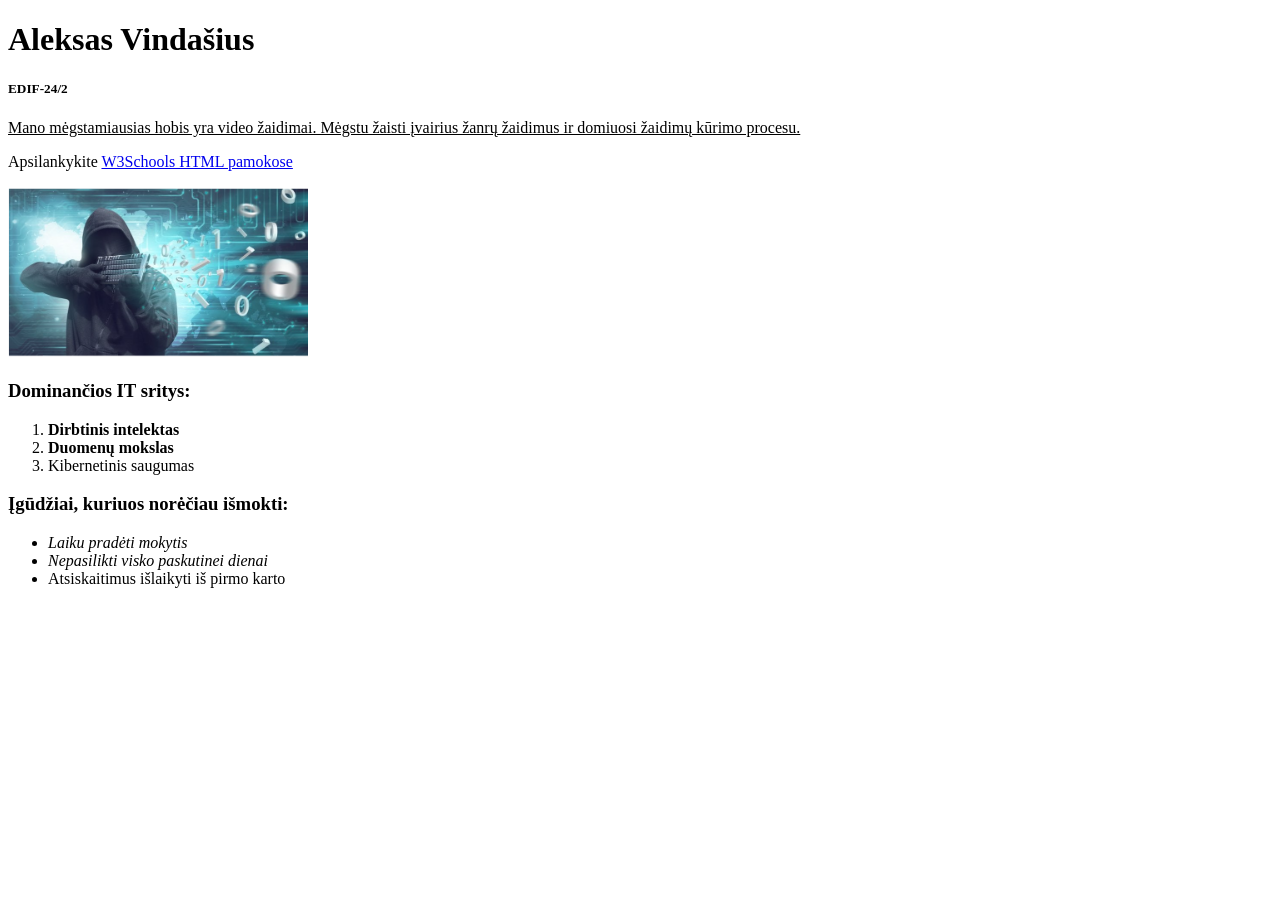
==== index.html @ 66d12e13 "lab 7" ====
<!DOCTYPE html>
<!-- Aleksas Vindašius EDIF-24/2 -->
<html lang="lt">
<head>
    <meta charset="UTF-8">
    <meta name="viewport" content="width=device-width, initial-scale=1.0">
    <title>Mano puslapis</title>
</head>
<body>
    <!-- a. Antraštės -->
    <h1>Aleksas Vindašius</h1>
    <h5>EDIF-24/2</h5>
    
    <!-- b. Pastraipa su pabraukimu -->
    <!-- u žymė vizualiai pabraukia tekstą, bet gali būti klaidinanti, nes naršyklės -->
    <!-- dažnai pabraukimą asocijuoja su nuorodomis -->
    <p><u>Mano mėgstamiausias hobis yra video žaidimai. Mėgstu žaisti įvairius žanrų žaidimus ir domiuosi žaidimų kūrimo procesu.</u></p>
    
    <!-- c. Nuoroda -->
    <p>Apsilankykite <a href="https://www.w3schools.com/html/">W3Schools HTML pamokose</a></p>
    
    <!-- d. Paveikslėlis -->
    <img src="images/Screenshot 2025-11-03 124601.png" alt="Programuotojas dirbantis prie kompiuterio" width="300">
    
    <!-- e. Sąrašai -->
    <h3>Dominančios IT sritys:</h3>
    <ol>
        <!-- strong žymė suteikia semantinę svarbos reikšmę, o b žymė tik vizualiai paryškina -->
        <li><strong>Dirbtinis intelektas</strong></li>
        <li><b>Duomenų mokslas</b></li>
        <li>Kibernetinis saugumas</li>
    </ol>
    
    <h3>Įgūdžiai, kuriuos norėčiau išmokti:</h3>
    <ul>
        <!-- em žymė suteikia semantinę pabrėžimo reikšmę, o i žymė tik vizualiai pasvėria -->
        <li><em>Laiku pradėti mokytis</em></li>
        <li><i>Nepasilikti visko paskutinei dienai</i></li>
        <li>Atsiskaitimus išlaikyti iš pirmo karto</li>
    </ul>
</body>
</html>

<!-- 
Pagrindinių HTML žymių paskirtis:

<!DOCTYPE html> - nurodo, kad tai HTML5 dokumentas
<html> - pagrindinė dokumento šaknis, apgaubia visą HTML turinį
<head> - talpina metaduomenis (pavadinimą, kodavimą, stilius, skriptus)
<meta> - pateikia papildomą informaciją apie dokumentą (kodavimą, peržiūros parametrus)
<title> - nustato puslapio pavadinimą, rodomą naršyklės skirtuke
<body> - talpina visą vartotojui matomą puslapio turinį

Žymių skirtumai:

<strong> vs <b>:
- <strong> - semantinė žymė, nurodo teksto svarbą (naršyklės, skaitytuvai pripažįsta)
- <b> - tik vizualus paryškinimas, be semantinės reikšmės

<em> vs <i>:
- <em> - semantinė žymė, nurodo teksto pabrėžimą (intonacijos pakeitimą)
- <i> - tik vizualus pasvirimas, be semantinės reikšmės

<u> - pabraukimas:
- Vizualiai pabraukia tekstą, bet gali klaidinti vartotojus
- Naršyklės dažnai pabraukimą asocijuoja su nuorodomis
- Geriau naudoti CSS text-decoration vietoj u žymės

Div konteineris - universalus konteineris elementų grupavimui ir struktūrizavimui
Live Server papildinys leidžia matyti pakeitimus realiu laiku naršyklėje.
-->
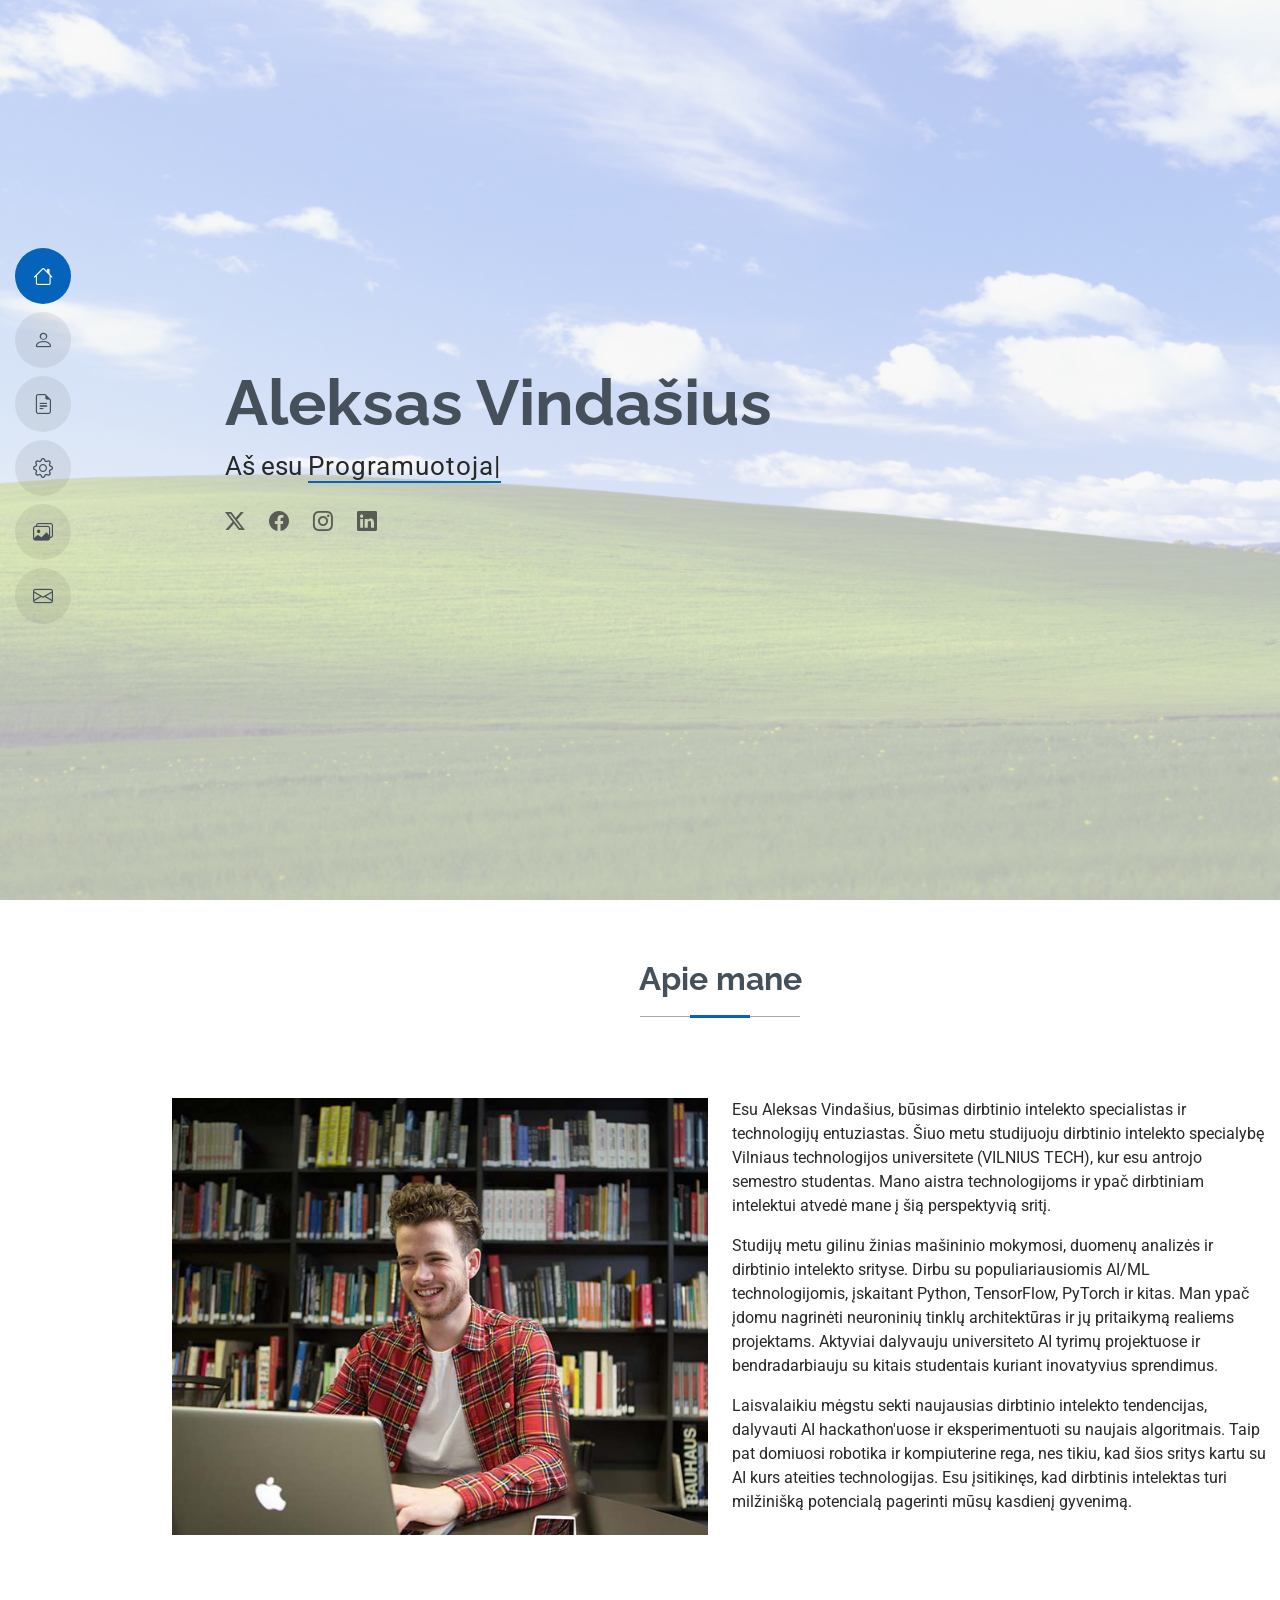
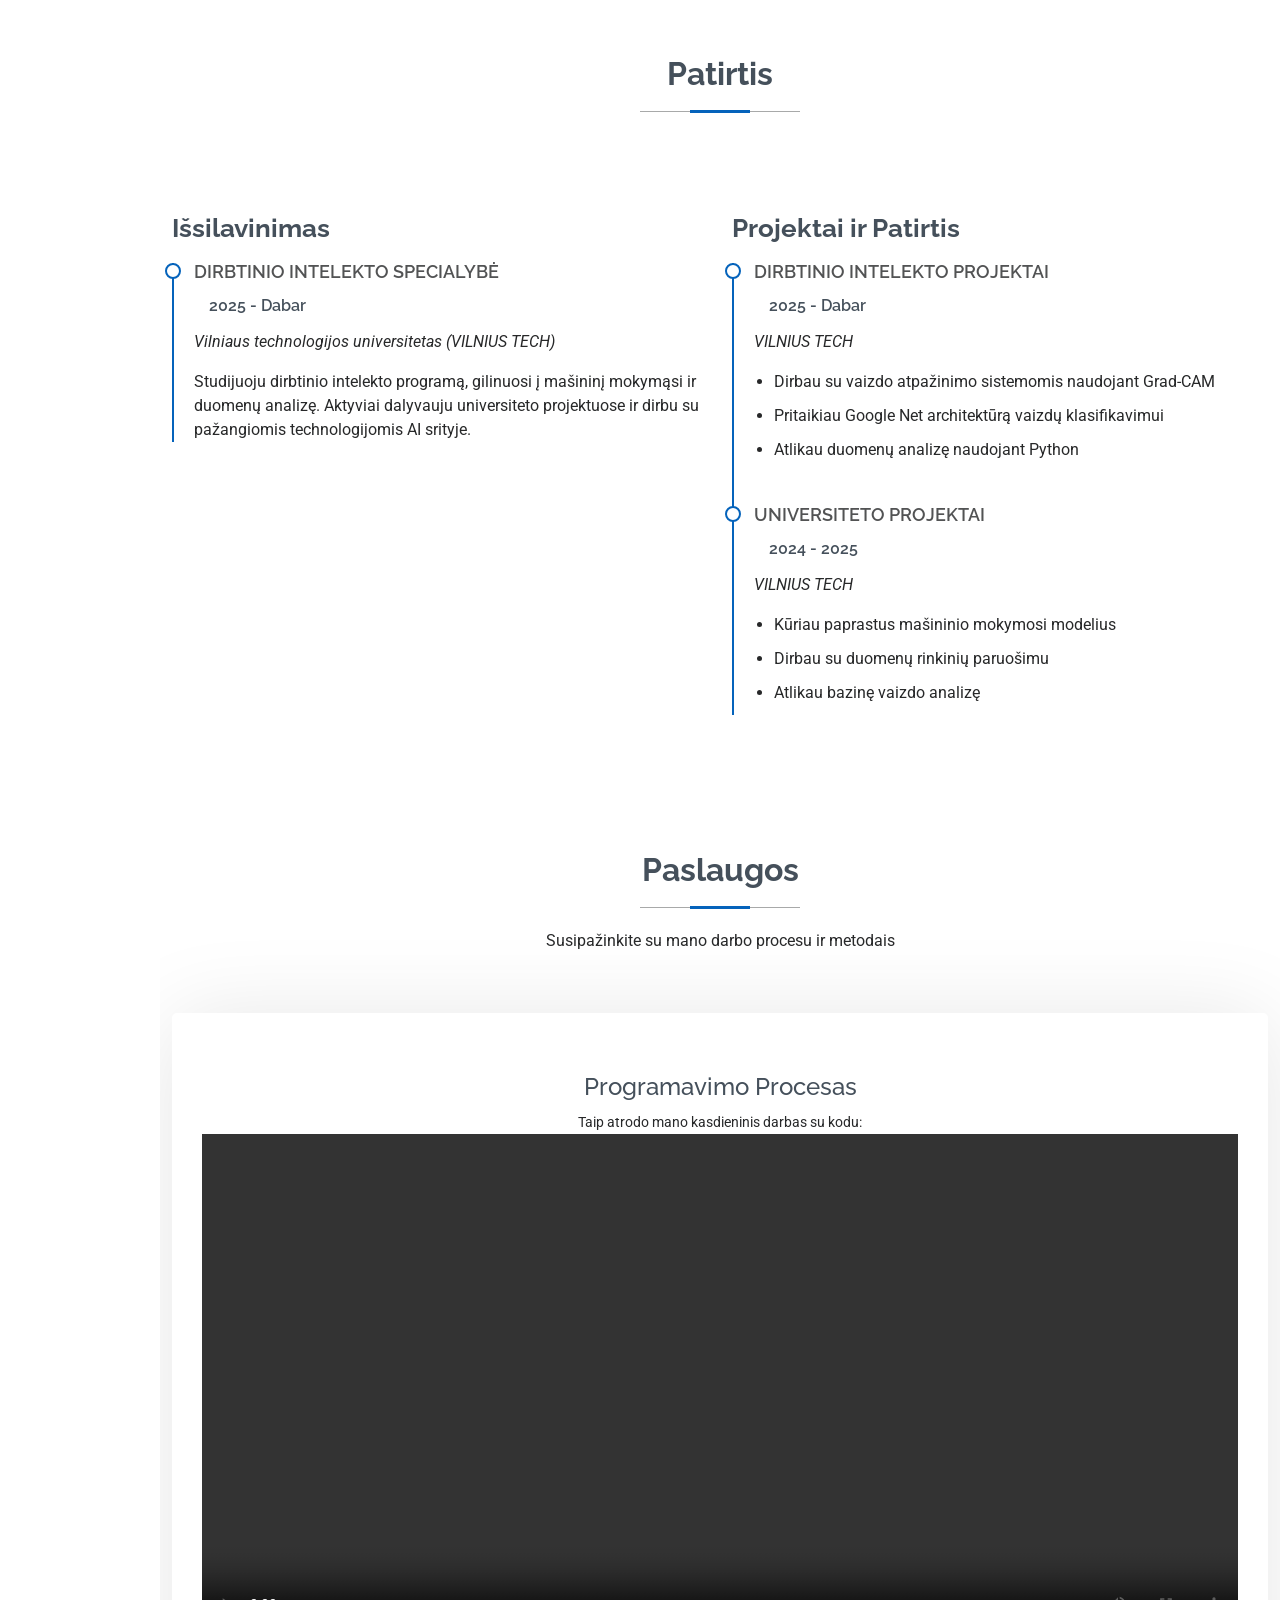
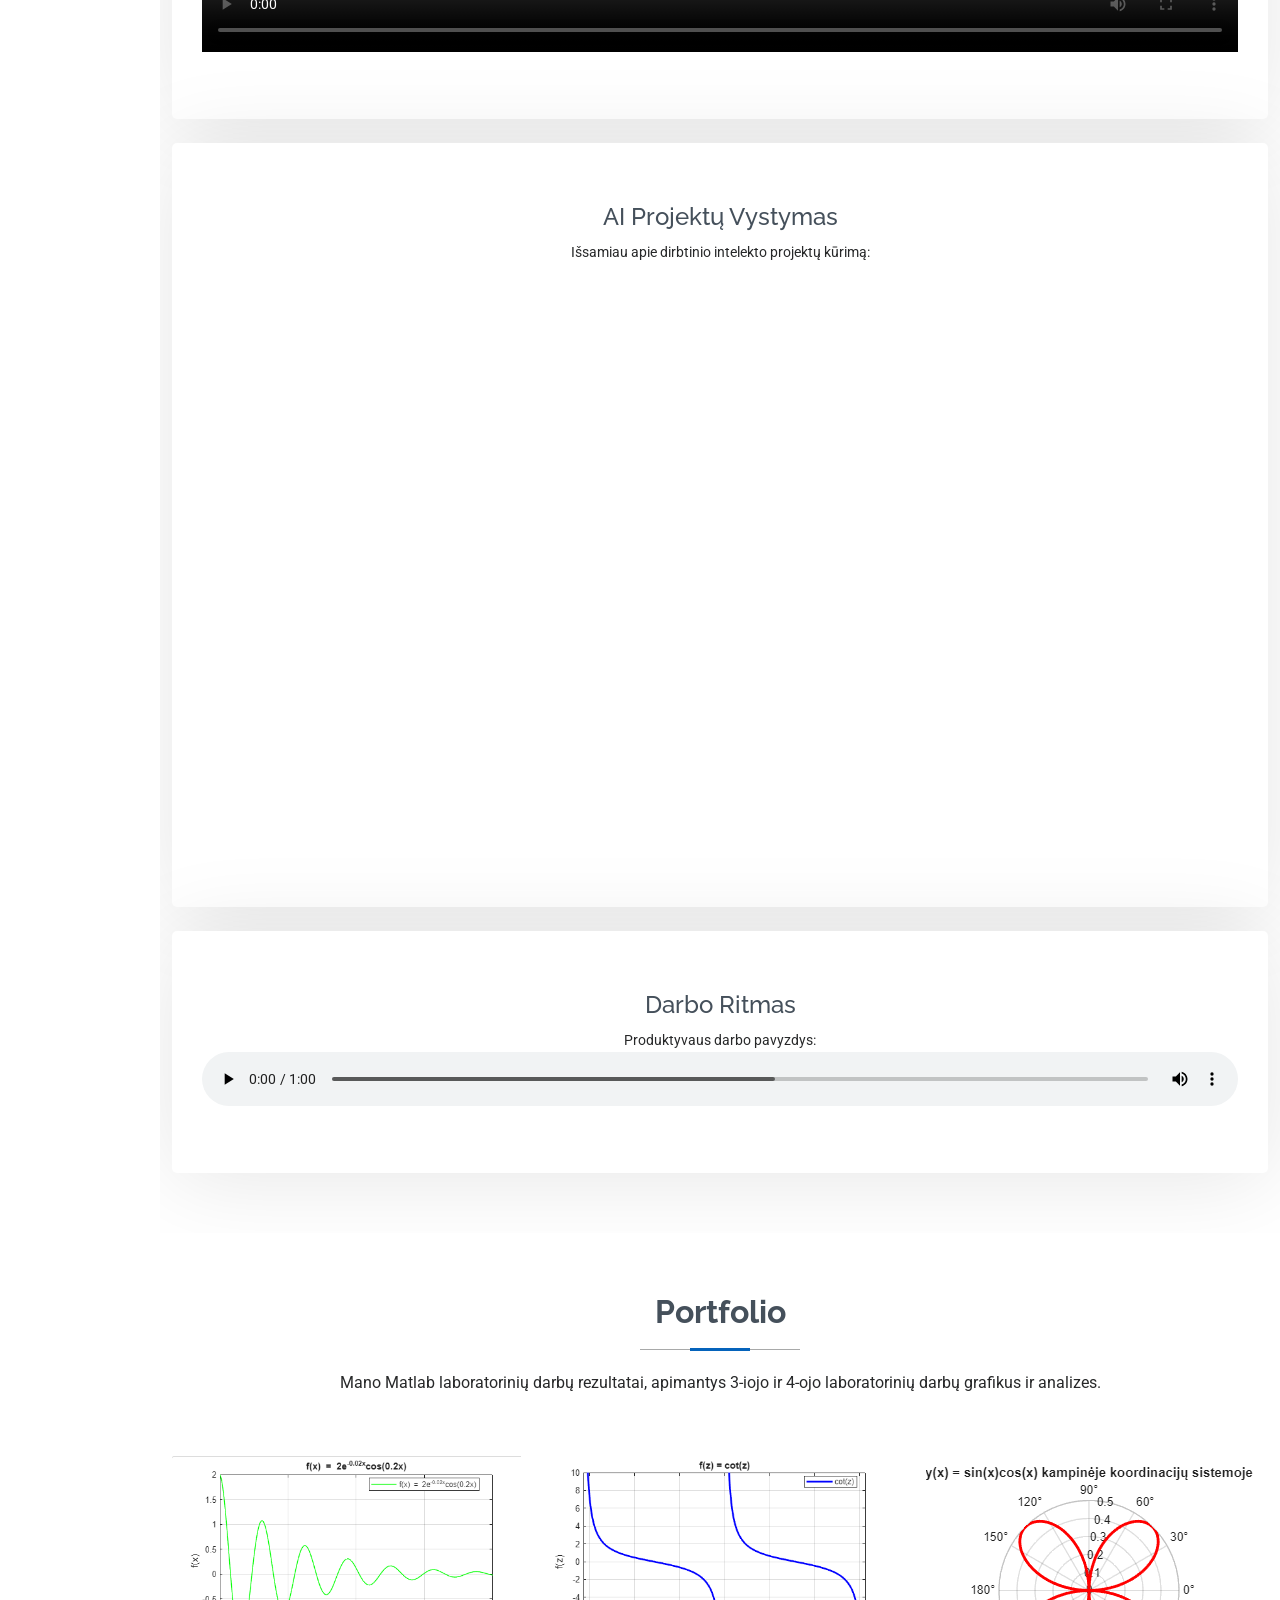
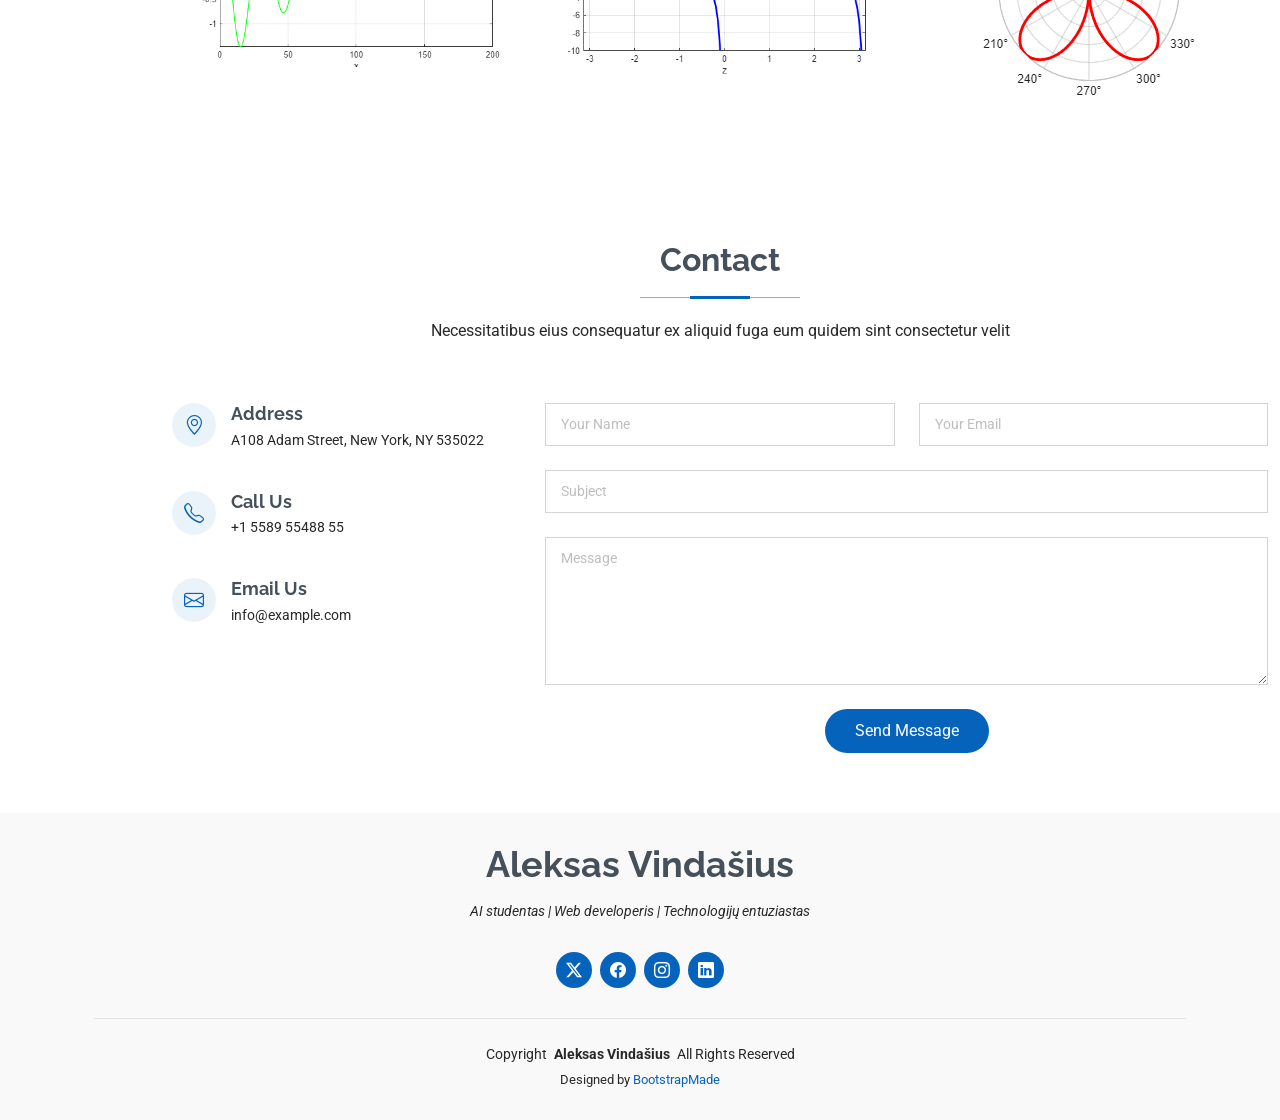
==== commit fe24f6f4: "." ====
--- a/index.html
+++ b/index.html
@@ -1,71 +1,395 @@
-<!DOCTYPE html>
-<!-- Aleksas Vindašius EDIF-24/2 -->
-<html lang="lt">
-<head>
-    <meta charset="UTF-8">
-    <meta name="viewport" content="width=device-width, initial-scale=1.0">
-    <title>Mano puslapis</title>
-</head>
-<body>
-    <!-- a. Antraštės -->
-    <h1>Aleksas Vindašius</h1>
-    <h5>EDIF-24/2</h5>
-    
-    <!-- b. Pastraipa su pabraukimu -->
-    <!-- u žymė vizualiai pabraukia tekstą, bet gali būti klaidinanti, nes naršyklės -->
-    <!-- dažnai pabraukimą asocijuoja su nuorodomis -->
-    <p><u>Mano mėgstamiausias hobis yra video žaidimai. Mėgstu žaisti įvairius žanrų žaidimus ir domiuosi žaidimų kūrimo procesu.</u></p>
-    
-    <!-- c. Nuoroda -->
-    <p>Apsilankykite <a href="https://www.w3schools.com/html/">W3Schools HTML pamokose</a></p>
-    
-    <!-- d. Paveikslėlis -->
-    <img src="images/Screenshot 2025-11-03 124601.png" alt="Programuotojas dirbantis prie kompiuterio" width="300">
-    
-    <!-- e. Sąrašai -->
-    <h3>Dominančios IT sritys:</h3>
-    <ol>
-        <!-- strong žymė suteikia semantinę svarbos reikšmę, o b žymė tik vizualiai paryškina -->
-        <li><strong>Dirbtinis intelektas</strong></li>
-        <li><b>Duomenų mokslas</b></li>
-        <li>Kibernetinis saugumas</li>
-    </ol>
-    
-    <h3>Įgūdžiai, kuriuos norėčiau išmokti:</h3>
-    <ul>
-        <!-- em žymė suteikia semantinę pabrėžimo reikšmę, o i žymė tik vizualiai pasvėria -->
-        <li><em>Laiku pradėti mokytis</em></li>
-        <li><i>Nepasilikti visko paskutinei dienai</i></li>
-        <li>Atsiskaitimus išlaikyti iš pirmo karto</li>
-    </ul>
-</body>
-</html>
-
-<!-- 
-Pagrindinių HTML žymių paskirtis:
-
-<!DOCTYPE html> - nurodo, kad tai HTML5 dokumentas
-<html> - pagrindinė dokumento šaknis, apgaubia visą HTML turinį
-<head> - talpina metaduomenis (pavadinimą, kodavimą, stilius, skriptus)
-<meta> - pateikia papildomą informaciją apie dokumentą (kodavimą, peržiūros parametrus)
-<title> - nustato puslapio pavadinimą, rodomą naršyklės skirtuke
-<body> - talpina visą vartotojui matomą puslapio turinį
-
-Žymių skirtumai:
-
-<strong> vs <b>:
-- <strong> - semantinė žymė, nurodo teksto svarbą (naršyklės, skaitytuvai pripažįsta)
-- <b> - tik vizualus paryškinimas, be semantinės reikšmės
-
-<em> vs <i>:
-- <em> - semantinė žymė, nurodo teksto pabrėžimą (intonacijos pakeitimą)
-- <i> - tik vizualus pasvirimas, be semantinės reikšmės
-
-<u> - pabraukimas:
-- Vizualiai pabraukia tekstą, bet gali klaidinti vartotojus
-- Naršyklės dažnai pabraukimą asocijuoja su nuorodomis
-- Geriau naudoti CSS text-decoration vietoj u žymės
-
-Div konteineris - universalus konteineris elementų grupavimui ir struktūrizavimui
-Live Server papildinys leidžia matyti pakeitimus realiu laiku naršyklėje.
--->+<!DOCTYPE html>
+<!-- Aleksas Vindašius EDIF-24/2 -->
+<html lang="lt">
+
+<head>
+  <meta charset="UTF-8">
+  <meta name="viewport" content="width=device-width, initial-scale=1.0">
+  <title>Mano CV</title>
+  <meta name="author" content="Aleksas Vindašius">
+  <meta name="description" content="Aleksas Vindašius CV puslapis">
+  <meta name="keywords" content="CV, Portfolio, AI, Dirbtinis intelektas, VILNIUS TECH">
+
+  <!-- Favicons -->
+  <link href="assets/img/favicon.png" rel="icon">
+  <link href="assets/img/apple-touch-icon.png" rel="apple-touch-icon">
+
+  <!-- Fonts -->
+  <link href="https://fonts.googleapis.com" rel="preconnect">
+  <link href="https://fonts.gstatic.com" rel="preconnect" crossorigin>
+  <link href="https://fonts.googleapis.com/css2?family=Roboto:ital,wght@0,100;0,300;0,400;0,500;0,700;0,900;1,100;1,300;1,400;1,500;1,700;1,900&family=Poppins:ital,wght@0,100;0,200;0,300;0,400;0,500;0,600;0,700;0,800;0,900;1,100;1,200;1,300;1,400;1,500;1,600;1,700;1,800;1,900&family=Raleway:ital,wght@0,100;0,200;0,300;0,400;0,500;0,600;0,700;0,800;0,900;1,100;1,200;1,300;1,400;1,500;1,600;1,700;1,800;1,900&display=swap" rel="stylesheet">
+
+  <!-- Vendor CSS Files -->
+  <link href="assets/vendor/bootstrap/css/bootstrap.min.css" rel="stylesheet">
+  <link href="assets/vendor/bootstrap-icons/bootstrap-icons.css" rel="stylesheet">
+  <link href="assets/vendor/aos/aos.css" rel="stylesheet">
+  <link href="assets/vendor/glightbox/css/glightbox.min.css" rel="stylesheet">
+  <link href="assets/vendor/swiper/swiper-bundle.min.css" rel="stylesheet">
+
+  <!-- Main CSS File -->
+  <link href="assets/css/main.css" rel="stylesheet">
+
+  <!-- =======================================================
+  * Template Name: MyResume
+  * Template URL: https://bootstrapmade.com/free-html-bootstrap-template-my-resume/
+  * Updated: Jun 29 2024 with Bootstrap v5.3.3
+  * Author: BootstrapMade.com
+  * License: https://bootstrapmade.com/license/
+  ======================================================== -->
+</head>
+
+<body class="index-page">
+
+  <header id="header" class="header d-flex flex-column justify-content-center">
+
+    <i class="header-toggle d-xl-none bi bi-list"></i>
+
+    <nav id="navmenu" class="navmenu">
+      <ul>
+        <li><a href="#hero" class="active"><i class="bi bi-house navicon"></i><span>Home</span></a></li>
+        <li><a href="#about"><i class="bi bi-person navicon"></i><span>About</span></a></li>
+        <li><a href="#resume"><i class="bi bi-file-earmark-text navicon"></i><span>Resume</span></a></li>
+        <li><a href="#services"><i class="bi bi-gear navicon"></i><span>Paslaugos</span></a></li>
+        <li><a href="#portfolio"><i class="bi bi-images navicon"></i><span>Portfolio</span></a></li>
+        <li><a href="#contact"><i class="bi bi-envelope navicon"></i><span>Contact</span></a></li>
+      </ul>
+    </nav>
+
+  </header>
+
+  <main class="main">
+
+    <!-- Hero Section -->
+    <section id="hero" class="hero section light-background">
+
+      <img src="assets/img/hero-bg1.png" alt="Hero Background Image - Personal Portfolio Background">
+
+      <div class="container" data-aos="zoom-out">
+        <div class="row justify-content-center">
+          <div class="col-lg-9">
+            <h2>Aleksas Vindašius</h2>
+            <p>Aš esu <span class="typed" data-typed-items="Programuotojas, Web Developeris, Studentas">Programuotojas</span><span class="typed-cursor typed-cursor--blink" aria-hidden="true"></span></p>
+            <div class="social-links">
+              <a href="#" aria-label="Twitter"><i class="bi bi-twitter-x"></i></a>
+              <a href="#" aria-label="Facebook"><i class="bi bi-facebook"></i></a>
+              <a href="#" aria-label="Instagram"><i class="bi bi-instagram"></i></a>
+              <a href="#" aria-label="LinkedIn"><i class="bi bi-linkedin"></i></a>
+            </div>
+          </div>
+        </div>
+      </div>
+
+    </section><!-- /Hero Section -->
+
+    <!-- About Section -->
+    <section id="about" class="about section">
+      <div class="container">
+
+        <div class="section-title" data-aos="fade-up">
+          <h2>Apie mane</h2>
+        </div>
+
+        <div class="row content" data-aos="fade-up">
+          <div class="col-lg-6">
+            <img src="assets/img/profile-img1.png" class="img-fluid" alt="Aleksas Vindašius - AI Student Profile Photo">
+          </div>
+          <div class="col-lg-6 pt-4 pt-lg-0">
+            <p>
+              Esu Aleksas Vindašius, būsimas dirbtinio intelekto specialistas ir technologijų entuziastas. Šiuo metu studijuoju 
+              dirbtinio intelekto specialybę Vilniaus technologijos universitete (VILNIUS TECH), kur esu antrojo semestro studentas. 
+              Mano aistra technologijoms ir ypač dirbtiniam intelektui atvedė mane į šią perspektyvią sritį.
+            </p>
+            <p>
+              Studijų metu gilinu žinias mašininio mokymosi, duomenų analizės ir dirbtinio intelekto srityse. Dirbu su 
+              populiariausiomis AI/ML technologijomis, įskaitant Python, TensorFlow, PyTorch ir kitas. Man ypač įdomu 
+              nagrinėti neuroninių tinklų architektūras ir jų pritaikymą realiems projektams. Aktyviai dalyvauju 
+              universiteto AI tyrimų projektuose ir bendradarbiauju su kitais studentais kuriant inovatyvius sprendimus.
+            </p>
+            <p>
+              Laisvalaikiu mėgstu sekti naujausias dirbtinio intelekto tendencijas, dalyvauti AI hackathon'uose ir 
+              eksperimentuoti su naujais algoritmais. Taip pat domiuosi robotika ir kompiuterine rega, nes tikiu, kad 
+              šios sritys kartu su AI kurs ateities technologijas. Esu įsitikinęs, kad dirbtinis intelektas turi milžinišką 
+              potencialą pagerinti mūsų kasdienį gyvenimą.
+            </p>
+          </div>
+        </div>
+
+      </div>
+    </section><!-- /About Section -->
+
+    <!-- Resume Section -->
+    <section id="resume" class="resume section">
+      <div class="container">
+
+        <div class="section-title" data-aos="fade-up">
+          <h2>Patirtis</h2>
+        </div>
+
+        <div class="row" data-aos="fade-up">
+          <div class="col-lg-6">
+            <h3 class="resume-title">Išsilavinimas</h3>
+            <div class="resume-item">
+              <h4>Dirbtinio Intelekto specialybė</h4>
+              <h5>2025 - Dabar</h5>
+              <p><em>Vilniaus technologijos universitetas (VILNIUS TECH)</em></p>
+              <p>Studijuoju dirbtinio intelekto programą, gilinuosi į mašininį mokymąsi ir duomenų analizę. Aktyviai dalyvauju universiteto projektuose ir dirbu su pažangiomis technologijomis AI srityje.</p>
+            </div>
+          </div>
+          <div class="col-lg-6">
+            <h3 class="resume-title">Projektai ir Patirtis</h3>
+            <div class="resume-item">
+              <h4>Dirbtinio intelekto projektai</h4>
+              <h5>2025 - Dabar</h5>
+              <p><em>VILNIUS TECH</em></p>
+              <ul>
+                <li>Dirbau su vaizdo atpažinimo sistemomis naudojant Grad-CAM</li>
+                <li>Pritaikiau Google Net architektūrą vaizdų klasifikavimui</li>
+                <li>Atlikau duomenų analizę naudojant Python</li>
+              </ul>
+            </div>
+            <div class="resume-item">
+              <h4>Universiteto projektai</h4>
+              <h5>2024 - 2025</h5>
+              <p><em>VILNIUS TECH</em></p>
+              <ul>
+                <li>Kūriau paprastus mašininio mokymosi modelius</li>
+                <li>Dirbau su duomenų rinkinių paruošimu</li>
+                <li>Atlikau bazinę vaizdo analizę</li>
+              </ul>
+            </div>
+          </div>
+        </div>
+
+      </div>
+    </section><!-- /Resume Section -->
+
+    <!-- Services Section -->
+    <section id="services" class="services section">
+      <div class="container" data-aos="fade-up">
+
+        <div class="section-title">
+          <h2>Paslaugos</h2>
+          <p>Susipažinkite su mano darbo procesu ir metodais</p>
+        </div>
+
+        <div class="row">
+          <div class="col-lg-12 mb-4">
+            <div class="service-item">
+              <h4>Programavimo Procesas</h4>
+              <p>Taip atrodo mano kasdieninis darbas su kodu:</p>
+              <video class="img-fluid w-100" controls>
+                <source src="assets/media/vidio.mp4" type="video/mp4">
+                Jūsų naršyklė nepalaiko vaizdo įrašų atkūrimo.
+              </video>
+            </div>
+          </div>
+
+          <div class="col-lg-12 mb-4">
+            <div class="service-item">
+              <h4>AI Projektų Vystymas</h4>
+              <p>Išsamiau apie dirbtinio intelekto projektų kūrimą:</p>
+              <div class="ratio ratio-16x9">
+                <iframe src="https://www.youtube.com/embed/BoUVIhtqjAw" 
+                        title="AI Projektų Vystymas" 
+                        allow="accelerometer; autoplay; clipboard-write; encrypted-media; gyroscope; picture-in-picture" 
+                        allowfullscreen>
+                </iframe>
+              </div>
+            </div>
+          </div>
+
+          <div class="col-lg-12">
+            <div class="service-item">
+              <h4>Darbo Ritmas</h4>
+              <p>Produktyvaus darbo pavyzdys:</p>
+              <audio controls class="w-100">
+                <source src="assets/media/audio.mp3" type="audio/mpeg">
+                Jūsų naršyklė nepalaiko garso įrašų atkūrimo.
+              </audio>
+            </div>
+          </div>
+        </div>
+
+      </div>
+    </section><!-- End Services Section -->
+
+    <!-- Portfolio Section -->
+    <section id="portfolio" class="portfolio section">
+
+      <!-- Section Title -->
+      <div class="container section-title" data-aos="fade-up">
+        <h2>Portfolio</h2>
+        <p>Mano Matlab laboratorinių darbų rezultatai, apimantys 3-iojo ir 4-ojo laboratorinių darbų grafikus ir analizes.</p>
+      </div><!-- End Section Title -->
+
+      <div class="container">
+        <div class="row gy-4 isotope-container" data-aos="fade-up" data-aos-delay="200">
+
+          <div class="col-lg-4 col-md-6 portfolio-item">
+            <img src="assets/img/portfolio/foto1.png" class="img-fluid" alt="Matlab Lab Work 1">
+            <div class="portfolio-info">
+              <h4>Matlab Laboratorinis 3</h4>
+              <p>Signalų analizės rezultatai</p>
+              <a href="assets/img/portfolio/foto1.png" title="Matlab Lab 3" data-gallery="portfolio-gallery" class="glightbox preview-link"><i class="bi bi-zoom-in"></i></a>
+            </div>
+          </div><!-- End Portfolio Item -->
+
+          <div class="col-lg-4 col-md-6 portfolio-item">
+            <img src="assets/img/portfolio/foto2.png" class="img-fluid" alt="Matlab Lab Work 2">
+            <div class="portfolio-info">
+              <h4>Matlab Laboratorinis 3</h4>
+              <p>Duomenų vizualizacija</p>
+              <a href="assets/img/portfolio/foto2.png" title="Matlab Lab 3" data-gallery="portfolio-gallery" class="glightbox preview-link"><i class="bi bi-zoom-in"></i></a>
+            </div>
+          </div><!-- End Portfolio Item -->
+
+          <div class="col-lg-4 col-md-6 portfolio-item">
+            <img src="assets/img/portfolio/foto3.png" class="img-fluid" alt="Matlab Lab Work 3">
+            <div class="portfolio-info">
+              <h4>Matlab Laboratorinis 4</h4>
+              <p>Signalų apdorojimo rezultatai</p>
+              <a href="assets/img/portfolio/foto3.png" title="Matlab Lab 4" data-gallery="portfolio-gallery" class="glightbox preview-link"><i class="bi bi-zoom-in"></i></a>
+            </div>
+          </div><!-- End Portfolio Item -->
+
+        </div>
+
+      </div>
+
+    </section><!-- /Portfolio Section -->
+
+
+
+    <!-- Contact Section -->
+    <section id="contact" class="contact section">
+
+      <!-- Section Title -->
+      <div class="container section-title" data-aos="fade-up">
+        <h2>Contact</h2>
+        <p>Necessitatibus eius consequatur ex aliquid fuga eum quidem sint consectetur velit</p>
+      </div><!-- End Section Title -->
+
+      <div class="container" data-aos="fade" data-aos-delay="100">
+
+        <div class="row gy-4">
+
+          <div class="col-lg-4">
+            <div class="info-item d-flex" data-aos="fade-up" data-aos-delay="200">
+              <i class="bi bi-geo-alt flex-shrink-0"></i>
+              <div>
+                <h3>Address</h3>
+                <p>A108 Adam Street, New York, NY 535022</p>
+              </div>
+            </div><!-- End Info Item -->
+
+            <div class="info-item d-flex" data-aos="fade-up" data-aos-delay="300">
+              <i class="bi bi-telephone flex-shrink-0"></i>
+              <div>
+                <h3>Call Us</h3>
+                <p>+1 5589 55488 55</p>
+              </div>
+            </div><!-- End Info Item -->
+
+            <div class="info-item d-flex" data-aos="fade-up" data-aos-delay="400">
+              <i class="bi bi-envelope flex-shrink-0"></i>
+              <div>
+                <h3>Email Us</h3>
+                <p>info@example.com</p>
+              </div>
+            </div><!-- End Info Item -->
+
+          </div>
+
+          <div class="col-lg-8">
+            <form action="forms/contact.php" method="post" class="php-email-form" data-aos="fade-up" data-aos-delay="200">
+              <div class="row gy-4">
+
+                <div class="col-md-6">
+                  <label for="name" class="visually-hidden">Your Name</label>
+                  <input type="text" id="name" name="name" class="form-control" placeholder="Your Name" required>
+                </div>
+
+                <div class="col-md-6">
+                  <label for="email" class="visually-hidden">Your Email</label>
+                  <input type="email" id="email" class="form-control" name="email" placeholder="Your Email" required>
+                </div>
+
+                <div class="col-md-12">
+                  <label for="subject" class="visually-hidden">Subject</label>
+                  <input type="text" id="subject" class="form-control" name="subject" placeholder="Subject" required>
+                </div>
+
+                <div class="col-md-12">
+                  <label for="message" class="visually-hidden">Message</label>
+                  <textarea id="message" class="form-control" name="message" rows="6" placeholder="Message" required></textarea>
+                </div>
+
+                <div class="col-md-12 text-center">
+                  <div class="loading">Loading</div>
+                  <div class="error-message"></div>
+                  <div class="sent-message">Your message has been sent. Thank you!</div>
+
+                  <button type="submit">Send Message</button>
+                </div>
+
+              </div>
+            </form>
+          </div><!-- End Contact Form -->
+
+        </div>
+
+      </div>
+
+    </section><!-- /Contact Section -->
+
+  </main>
+
+  <footer id="footer" class="footer position-relative light-background">
+    <div class="container">
+      <h3 class="sitename">Aleksas Vindašius</h3>
+      <p>AI studentas | Web developeris | Technologijų entuziastas</p>
+      <div class="social-links d-flex justify-content-center">
+        <a href="#" aria-label="Twitter"><i class="bi bi-twitter-x"></i></a>
+        <a href="#" aria-label="Facebook"><i class="bi bi-facebook"></i></a>
+        <a href="#" aria-label="Instagram"><i class="bi bi-instagram"></i></a>
+        <a href="#" aria-label="LinkedIn"><i class="bi bi-linkedin"></i></a>
+      </div>
+      <div class="container">
+        <div class="copyright">
+          <span>Copyright</span> <strong class="px-1 sitename">Aleksas Vindašius</strong> <span>All Rights Reserved</span>
+        </div>
+        <div class="credits">
+          <!-- All the links in the footer should remain intact. -->
+          <!-- You can delete the links only if you've purchased the pro version. -->
+          <!-- Licensing information: https://bootstrapmade.com/license/ -->
+          <!-- Purchase the pro version with working PHP/AJAX contact form: [buy-url] -->
+          Designed by <a href="https://bootstrapmade.com/">BootstrapMade</a>
+        </div>
+      </div>
+    </div>
+  </footer>
+
+  <!-- Scroll Top -->
+  <a href="#" id="scroll-top" class="scroll-top d-flex align-items-center justify-content-center"><i class="bi bi-arrow-up-short"></i></a>
+
+  <!-- Preloader -->
+  <div id="preloader"></div>
+
+  <!-- Vendor JS Files -->
+  <script src="assets/vendor/bootstrap/js/bootstrap.bundle.min.js"></script>
+  <script src="assets/vendor/php-email-form/validate.js"></script>
+  <script src="assets/vendor/aos/aos.js"></script>
+  <script src="assets/vendor/typed.js/typed.umd.js"></script>
+  <script src="assets/vendor/purecounter/purecounter_vanilla.js"></script>
+  <script src="assets/vendor/waypoints/noframework.waypoints.js"></script>
+  <script src="assets/vendor/glightbox/js/glightbox.min.js"></script>
+  <script src="assets/vendor/imagesloaded/imagesloaded.pkgd.min.js"></script>
+  <script src="assets/vendor/isotope-layout/isotope.pkgd.min.js"></script>
+  <script src="assets/vendor/swiper/swiper-bundle.min.js"></script>
+
+  <!-- Main JS File -->
+  <script src="assets/js/main.js"></script>
+
+</body>
+
+</html>
--- a/assets/css/main.css
+++ b/assets/css/main.css
@@ -0,0 +1,1460 @@
+/**
+* Template Name: MyResume
+* Template URL: https://bootstrapmade.com/free-html-bootstrap-template-my-resume/
+* Updated: Jun 29 2024 with Bootstrap v5.3.3
+* Author: BootstrapMade.com
+* License: https://bootstrapmade.com/license/
+*/
+
+/*--------------------------------------------------------------
+# Font & Color Variables
+# Help: https://bootstrapmade.com/color-system/
+--------------------------------------------------------------*/
+/* Fonts */
+:root {
+  --default-font: "Roboto",  system-ui, -apple-system, "Segoe UI", Roboto, "Helvetica Neue", Arial, "Noto Sans", "Liberation Sans", sans-serif, "Apple Color Emoji", "Segoe UI Emoji", "Segoe UI Symbol", "Noto Color Emoji";
+  --heading-font: "Raleway",  sans-serif;
+  --nav-font: "Poppins",  sans-serif;
+}
+
+/* Global Colors - The following color variables are used throughout the website. Updating them here will change the color scheme of the entire website */
+:root { 
+  --background-color: #ffffff; /* Background color for the entire website, including individual sections */
+  --default-color: #272829; /* Default color used for the majority of the text content across the entire website */
+  --heading-color: #45505b; /* Color for headings, subheadings and title throughout the website */
+  --accent-color: #0563bb; /* Accent color that represents your brand on the website. It's used for buttons, links, and other elements that need to stand out */
+  --surface-color: #ffffff; /* The surface color is used as a background of boxed elements within sections, such as cards, icon boxes, or other elements that require a visual separation from the global background. */
+  --contrast-color: #ffffff; /* Contrast color for text, ensuring readability against backgrounds of accent, heading, or default colors. */
+}
+
+/* Nav Menu Colors - The following color variables are used specifically for the navigation menu. They are separate from the global colors to allow for more customization options */
+:root {
+  --nav-color: #45505b;  /* The default color of the main navmenu links */
+  --nav-hover-color: #0563bb; /* Applied to main navmenu links when they are hovered over or active */
+  --nav-mobile-background-color: #ffffff; /* Used as the background color for mobile navigation menu */
+  --nav-dropdown-background-color: #ffffff; /* Used as the background color for dropdown items that appear when hovering over primary navigation items */
+  --nav-dropdown-color: #212529; /* Used for navigation links of the dropdown items in the navigation menu. */
+  --nav-dropdown-hover-color: #0563bb; /* Similar to --nav-hover-color, this color is applied to dropdown navigation links when they are hovered over. */
+}
+
+/* Color Presets - These classes override global colors when applied to any section or element, providing reuse of the sam color scheme. */
+
+.light-background {
+  --background-color: #f9f9f9;
+  --surface-color: #ffffff;
+}
+
+.dark-background {
+  --background-color: #060606;
+  --default-color: #ffffff;
+  --heading-color: #ffffff;
+  --surface-color: #252525;
+  --contrast-color: #ffffff;
+}
+
+/* Smooth scroll */
+:root {
+  scroll-behavior: smooth;
+}
+
+/*--------------------------------------------------------------
+# General Styling & Shared Classes
+--------------------------------------------------------------*/
+body {
+  color: var(--default-color);
+  background-color: var(--background-color);
+  font-family: var(--default-font);
+}
+
+a {
+  color: var(--accent-color);
+  text-decoration: none;
+  transition: 0.3s;
+}
+
+a:hover {
+  color: color-mix(in srgb, var(--accent-color), transparent 25%);
+  text-decoration: none;
+}
+
+h1,
+h2,
+h3,
+h4,
+h5,
+h6 {
+  color: var(--heading-color);
+  font-family: var(--heading-font);
+}
+
+/* PHP Email Form Messages
+------------------------------*/
+.php-email-form .error-message {
+  display: none;
+  background: #df1529;
+  color: #ffffff;
+  text-align: left;
+  padding: 15px;
+  margin-bottom: 24px;
+  font-weight: 600;
+}
+
+.php-email-form .sent-message {
+  display: none;
+  color: #ffffff;
+  background: #059652;
+  text-align: center;
+  padding: 15px;
+  margin-bottom: 24px;
+  font-weight: 600;
+}
+
+.php-email-form .loading {
+  display: none;
+  background: var(--surface-color);
+  text-align: center;
+  padding: 15px;
+  margin-bottom: 24px;
+}
+
+.php-email-form .loading:before {
+  content: "";
+  display: inline-block;
+  border-radius: 50%;
+  width: 24px;
+  height: 24px;
+  margin: 0 10px -6px 0;
+  border: 3px solid var(--accent-color);
+  border-top-color: var(--surface-color);
+  animation: php-email-form-loading 1s linear infinite;
+}
+
+@keyframes php-email-form-loading {
+  0% {
+    transform: rotate(0deg);
+  }
+
+  100% {
+    transform: rotate(360deg);
+  }
+}
+
+/*--------------------------------------------------------------
+# Global Header
+--------------------------------------------------------------*/
+.header {
+  color: var(--default-color);
+  position: fixed;
+  top: 0;
+  left: 0;
+  bottom: 0;
+  padding: 0 15px;
+  transition: all ease-in-out 0.3s;
+  overflow-y: auto;
+  z-index: 997;
+  min-width: 200px;
+}
+
+@media (max-width: 1199px) {
+  .header {
+    background-color: var(--background-color);
+    border-right: 1px solid color-mix(in srgb, var(--default-color), transparent 90%);
+    width: 300px;
+    left: -100%;
+  }
+}
+
+@media (min-width: 1200px) and (max-width: 1600px) {
+  .header~main {
+    margin-left: 160px;
+  }
+
+  .header~main .hero {
+    margin-left: -160px;
+    width: 100vw;
+  }
+}
+
+.header.header-show {
+  left: 0;
+}
+
+.header .header-toggle {
+  color: var(--contrast-color);
+  background-color: var(--accent-color);
+  font-size: 22px;
+  display: flex;
+  align-items: center;
+  justify-content: center;
+  width: 40px;
+  height: 40px;
+  border-radius: 50%;
+  cursor: pointer;
+  position: fixed;
+  top: 15px;
+  right: 15px;
+  z-index: 9999;
+  transition: background-color 0.3s;
+}
+
+.header .header-toggle:hover {
+  color: var(--contrast-color);
+  background-color: color-mix(in srgb, var(--accent-color) 90%, white 15%);
+}
+
+/*--------------------------------------------------------------
+# Navigation Menu
+--------------------------------------------------------------*/
+.navmenu {
+  padding: 0;
+  z-index: 9997;
+}
+
+.navmenu ul {
+  list-style: none;
+  padding: 0 0 20px 0;
+  margin: 0;
+  width: 140px;
+}
+
+.navmenu a,
+.navmenu a:focus {
+  color: var(--nav-color);
+  font-family: var(--nav-font);
+  display: flex;
+  align-items: center;
+  padding: 10px 18px;
+  margin-bottom: 8px;
+  font-size: 15px;
+  border-radius: 50px;
+  background: color-mix(in srgb, var(--default-color), transparent 92%);
+  height: 56px;
+  width: 100%;
+  overflow: hidden;
+  transition: 0.3s;
+}
+
+.navmenu a i,
+.navmenu a:focus i {
+  font-size: 20px;
+}
+
+.navmenu a span,
+.navmenu a:focus span {
+  padding: 0 5px 0 7px;
+}
+
+@media (min-width: 992px) {
+
+  .navmenu a,
+  .navmenu a:focus {
+    max-width: 56px;
+  }
+
+  .navmenu a span,
+  .navmenu a:focus span {
+    display: none;
+  }
+}
+
+.navmenu a:hover,
+.navmenu .active,
+.navmenu .active:focus,
+.navmenu li:hover>a {
+  color: var(--contrast-color);
+  background: var(--nav-hover-color);
+}
+
+.navmenu a:hover,
+.navmenu li:hover>a {
+  max-width: 100%;
+  color: var(--contrast-color);
+}
+
+.navmenu a:hover span,
+.navmenu li:hover>a span {
+  display: block;
+}
+
+/*--------------------------------------------------------------
+# Global Footer
+--------------------------------------------------------------*/
+.footer {
+  color: var(--default-color);
+  background-color: var(--background-color);
+  font-size: 14px;
+  text-align: center;
+  padding: 30px 0;
+  position: relative;
+}
+
+.footer h3 {
+  font-size: 36px;
+  font-weight: 700;
+  position: relative;
+  padding: 0;
+  margin: 0 0 15px 0;
+}
+
+.footer p {
+  font-size: 15;
+  font-style: italic;
+  padding: 0;
+  margin: 0 0 30px 0;
+}
+
+.footer .social-links {
+  margin: 0 0 30px 0;
+}
+
+.footer .social-links a {
+  font-size: 16px;
+  display: flex;
+  align-items: center;
+  justify-content: center;
+  background: var(--accent-color);
+  color: var(--contrast-color);
+  line-height: 1;
+  margin: 0 4px;
+  border-radius: 50%;
+  text-align: center;
+  width: 36px;
+  height: 36px;
+  transition: 0.3s;
+}
+
+.footer .social-links a:hover {
+  background: color-mix(in srgb, var(--accent-color), transparent 20%);
+  text-decoration: none;
+}
+
+.footer .copyright {
+  padding-top: 25px;
+  border-top: 1px solid color-mix(in srgb, var(--default-color), transparent 90%);
+}
+
+.footer .credits {
+  font-size: 13px;
+  padding-top: 5px;
+}
+
+/*--------------------------------------------------------------
+# Preloader
+--------------------------------------------------------------*/
+#preloader {
+  position: fixed;
+  inset: 0;
+  z-index: 999999;
+  overflow: hidden;
+  background: var(--background-color);
+  transition: all 0.6s ease-out;
+}
+
+#preloader:before {
+  content: "";
+  position: fixed;
+  top: calc(50% - 30px);
+  left: calc(50% - 30px);
+  border: 6px solid #ffffff;
+  border-color: var(--accent-color) transparent var(--accent-color) transparent;
+  border-radius: 50%;
+  width: 60px;
+  height: 60px;
+  animation: animate-preloader 1.5s linear infinite;
+}
+
+@keyframes animate-preloader {
+  0% {
+    transform: rotate(0deg);
+  }
+
+  100% {
+    transform: rotate(360deg);
+  }
+}
+
+/*--------------------------------------------------------------
+# Scroll Top Button
+--------------------------------------------------------------*/
+.scroll-top {
+  position: fixed;
+  visibility: hidden;
+  opacity: 0;
+  right: 15px;
+  bottom: -15px;
+  z-index: 99999;
+  background-color: var(--accent-color);
+  width: 44px;
+  height: 44px;
+  border-radius: 50px;
+  transition: all 0.4s;
+}
+
+.scroll-top i {
+  font-size: 24px;
+  color: var(--contrast-color);
+  line-height: 0;
+}
+
+.scroll-top:hover {
+  background-color: color-mix(in srgb, var(--accent-color), transparent 20%);
+  color: var(--contrast-color);
+}
+
+.scroll-top.active {
+  visibility: visible;
+  opacity: 1;
+  bottom: 15px;
+}
+
+/*--------------------------------------------------------------
+# Disable aos animation delay on mobile devices
+--------------------------------------------------------------*/
+@media screen and (max-width: 768px) {
+  [data-aos-delay] {
+    transition-delay: 0 !important;
+  }
+}
+
+/*--------------------------------------------------------------
+# Global Page Titles & Breadcrumbs
+--------------------------------------------------------------*/
+.page-title {
+  --background-color: color-mix(in srgb, var(--default-color), transparent 96%);
+  color: var(--default-color);
+  background-color: var(--background-color);
+  padding: 20px 0;
+  position: relative;
+}
+
+.page-title h1 {
+  font-size: 28px;
+  font-weight: 700;
+  margin: 0;
+}
+
+.page-title .breadcrumbs ol {
+  display: flex;
+  flex-wrap: wrap;
+  list-style: none;
+  padding: 0 0 10px 0;
+  margin: 0;
+  font-size: 14px;
+  font-weight: 400;
+}
+
+.page-title .breadcrumbs ol li+li {
+  padding-left: 10px;
+}
+
+.page-title .breadcrumbs ol li+li::before {
+  content: "/";
+  display: inline-block;
+  padding-right: 10px;
+  color: color-mix(in srgb, var(--default-color), transparent 70%);
+}
+
+/*--------------------------------------------------------------
+# Global Sections
+--------------------------------------------------------------*/
+section,
+.section {
+  color: var(--default-color);
+  background-color: var(--background-color);
+  padding: 60px 0;
+  overflow: clip;
+}
+
+/*--------------------------------------------------------------
+# Global Section Titles
+--------------------------------------------------------------*/
+.section-title {
+  text-align: center;
+  padding-bottom: 60px;
+  position: relative;
+}
+
+.section-title h2 {
+  font-size: 32px;
+  font-weight: 700;
+  margin-bottom: 20px;
+  padding-bottom: 20px;
+  position: relative;
+}
+
+.section-title h2:before {
+  content: "";
+  position: absolute;
+  display: block;
+  width: 160px;
+  height: 1px;
+  background: color-mix(in srgb, var(--default-color), transparent 60%);
+  left: 0;
+  right: 0;
+  bottom: 1px;
+  margin: auto;
+}
+
+.section-title h2::after {
+  content: "";
+  position: absolute;
+  display: block;
+  width: 60px;
+  height: 3px;
+  background: var(--accent-color);
+  left: 0;
+  right: 0;
+  bottom: 0;
+  margin: auto;
+}
+
+.section-title p {
+  margin-bottom: 0;
+}
+
+/*--------------------------------------------------------------
+# Hero Section
+--------------------------------------------------------------*/
+.hero {
+  width: 100%;
+  min-height: 100vh;
+  position: relative;
+  padding: 80px 0;
+  display: flex;
+  align-items: center;
+  justify-content: center;
+}
+
+.hero img {
+  position: absolute;
+  inset: 0;
+  display: block;
+  width: 100%;
+  height: 100%;
+  object-fit: cover;
+  z-index: 1;
+}
+
+.hero:before {
+  content: "";
+  background: color-mix(in srgb, var(--background-color), transparent 30%);
+  position: absolute;
+  inset: 0;
+  z-index: 2;
+}
+
+.hero .container {
+  position: relative;
+  z-index: 3;
+}
+
+.hero h2 {
+  margin: 0;
+  font-size: 64px;
+  font-weight: 700;
+}
+
+.hero p {
+  margin: 5px 0 0 0;
+  font-size: 26px;
+}
+
+.hero p span {
+  letter-spacing: 1px;
+  border-bottom: 2px solid var(--accent-color);
+}
+
+.hero .social-links {
+  margin-top: 25px;
+}
+
+.hero .social-links a {
+  font-size: 20px;
+  display: inline-block;
+  color: color-mix(in srgb, var(--default-color), transparent 30%);
+  line-height: 1;
+  margin-right: 20px;
+  transition: 0.3s;
+}
+
+.hero .social-links a:hover {
+  color: var(--accent-color);
+}
+
+@media (max-width: 768px) {
+  .hero h2 {
+    font-size: 32px;
+  }
+
+  .hero p {
+    font-size: 20px;
+  }
+}
+
+/*--------------------------------------------------------------
+# About Section
+--------------------------------------------------------------*/
+.about .content h2 {
+  font-weight: 700;
+  font-size: 24px;
+}
+
+.about .content ul {
+  list-style: none;
+  padding: 0;
+}
+
+.about .content ul li {
+  margin-bottom: 20px;
+  display: flex;
+  align-items: center;
+}
+
+.about .content ul strong {
+  margin-right: 10px;
+}
+
+.about .content ul i {
+  font-size: 16px;
+  margin-right: 5px;
+  color: var(--accent-color);
+  line-height: 0;
+}
+
+/*--------------------------------------------------------------
+# Stats Section
+--------------------------------------------------------------*/
+.stats i {
+  background-color: var(--accent-color);
+  color: var(--contrast-color);
+  width: 54px;
+  height: 54px;
+  font-size: 24px;
+  border-radius: 50px;
+  display: inline-flex;
+  align-items: center;
+  justify-content: center;
+  position: relative;
+  z-index: 1;
+}
+
+.stats .stats-item {
+  margin-top: 10px;
+  width: 100%;
+  position: relative;
+  text-align: center;
+  z-index: 0;
+}
+
+.stats .stats-item span {
+  font-size: 36px;
+  display: block;
+  font-weight: 700;
+  color: color-mix(in srgb, var(--default-color), transparent 20%);
+}
+
+.stats .stats-item p {
+  padding: 0;
+  margin: 0;
+  color: color-mix(in srgb, var(--default-color), transparent 50%);
+  font-size: 16px;
+}
+
+/*--------------------------------------------------------------
+# Skills Section
+--------------------------------------------------------------*/
+.skills .progress {
+  height: 60px;
+  display: block;
+  background: none;
+  border-radius: 0;
+}
+
+.skills .progress .skill {
+  color: var(--heading-color);
+  padding: 0;
+  margin: 0 0 6px 0;
+  text-transform: uppercase;
+  display: block;
+  font-weight: 600;
+  font-family: var(--heading-font);
+}
+
+.skills .progress .skill .val {
+  float: right;
+  font-style: normal;
+}
+
+.skills .progress-bar-wrap {
+  background: color-mix(in srgb, var(--default-color), transparent 90%);
+  height: 10px;
+}
+
+.skills .progress-bar {
+  width: 1px;
+  height: 10px;
+  transition: 0.9s;
+  background-color: var(--accent-color);
+}
+
+/*--------------------------------------------------------------
+# Resume Section
+--------------------------------------------------------------*/
+.resume .resume-title {
+  color: var(--heading-color);
+  font-size: 26px;
+  font-weight: 700;
+  margin-top: 20px;
+  margin-bottom: 20px;
+}
+
+.resume .resume-item {
+  padding: 0 0 20px 20px;
+  margin-top: -2px;
+  border-left: 2px solid var(--accent-color);
+  position: relative;
+}
+
+.resume .resume-item h4 {
+  line-height: 18px;
+  font-size: 18px;
+  font-weight: 600;
+  text-transform: uppercase;
+  color: color-mix(in srgb, var(--default-color), transparent 20%);
+  margin-bottom: 10px;
+}
+
+.resume .resume-item h5 {
+  font-size: 16px;
+  padding: 5px 15px;
+  display: inline-block;
+  font-weight: 600;
+  margin-bottom: 10px;
+}
+
+.resume .resume-item ul {
+  padding-left: 20px;
+}
+
+.resume .resume-item ul li {
+  padding-bottom: 10px;
+}
+
+.resume .resume-item:last-child {
+  padding-bottom: 0;
+}
+
+.resume .resume-item::before {
+  content: "";
+  position: absolute;
+  width: 16px;
+  height: 16px;
+  border-radius: 50px;
+  left: -9px;
+  top: 0;
+  background: var(--background-color);
+  border: 2px solid var(--accent-color);
+}
+
+/*--------------------------------------------------------------
+# Portfolio Section
+--------------------------------------------------------------*/
+.portfolio .portfolio-filters {
+  padding: 0;
+  margin: 0 auto 20px auto;
+  list-style: none;
+  text-align: center;
+}
+
+.portfolio .portfolio-filters li {
+  cursor: pointer;
+  display: inline-block;
+  padding: 8px 20px 10px 20px;
+  margin: 0;
+  font-size: 15px;
+  font-weight: 500;
+  line-height: 1;
+  margin-bottom: 5px;
+  border-radius: 50px;
+  transition: all 0.3s ease-in-out;
+  font-family: var(--heading-font);
+}
+
+.portfolio .portfolio-filters li:hover,
+.portfolio .portfolio-filters li.filter-active {
+  color: var(--contrast-color);
+  background-color: var(--accent-color);
+}
+
+.portfolio .portfolio-filters li:first-child {
+  margin-left: 0;
+}
+
+.portfolio .portfolio-filters li:last-child {
+  margin-right: 0;
+}
+
+@media (max-width: 575px) {
+  .portfolio .portfolio-filters li {
+    font-size: 14px;
+    margin: 0 0 10px 0;
+  }
+}
+
+.portfolio .portfolio-item {
+  position: relative;
+  overflow: hidden;
+}
+
+.portfolio .portfolio-item .portfolio-info {
+  opacity: 0;
+  position: absolute;
+  left: 12px;
+  right: 12px;
+  bottom: -100%;
+  z-index: 3;
+  transition: all ease-in-out 0.5s;
+  background: color-mix(in srgb, var(--background-color), transparent 10%);
+  padding: 15px;
+}
+
+.portfolio .portfolio-item .portfolio-info h4 {
+  font-size: 18px;
+  font-weight: 600;
+  padding-right: 50px;
+}
+
+.portfolio .portfolio-item .portfolio-info p {
+  color: color-mix(in srgb, var(--default-color), transparent 30%);
+  font-size: 14px;
+  margin-bottom: 0;
+  padding-right: 50px;
+}
+
+.portfolio .portfolio-item .portfolio-info .preview-link,
+.portfolio .portfolio-item .portfolio-info .details-link {
+  position: absolute;
+  right: 50px;
+  font-size: 24px;
+  top: calc(50% - 14px);
+  color: color-mix(in srgb, var(--default-color), transparent 30%);
+  transition: 0.3s;
+  line-height: 0;
+}
+
+.portfolio .portfolio-item .portfolio-info .preview-link:hover,
+.portfolio .portfolio-item .portfolio-info .details-link:hover {
+  color: var(--accent-color);
+}
+
+.portfolio .portfolio-item .portfolio-info .details-link {
+  right: 14px;
+  font-size: 28px;
+}
+
+.portfolio .portfolio-item:hover .portfolio-info {
+  opacity: 1;
+  bottom: 0;
+}
+
+/*--------------------------------------------------------------
+# Services Section
+--------------------------------------------------------------*/
+.services .service-item {
+  background-color: var(--surface-color);
+  box-shadow: 0px 5px 90px 0px rgba(0, 0, 0, 0.1);
+  height: 100%;
+  padding: 60px 30px;
+  text-align: center;
+  transition: 0.3s;
+  border-radius: 5px;
+}
+
+.services .service-item .icon {
+  margin: 0 auto;
+  width: 100px;
+  height: 100px;
+  display: flex;
+  align-items: center;
+  justify-content: center;
+  transition: ease-in-out 0.3s;
+  position: relative;
+}
+
+.services .service-item .icon i {
+  font-size: 36px;
+  transition: 0.5s;
+  position: relative;
+}
+
+.services .service-item .icon svg {
+  position: absolute;
+  top: 0;
+  left: 0;
+}
+
+.services .service-item .icon svg path {
+  transition: 0.5s;
+  fill: color-mix(in srgb, var(--default-color), transparent 95%);
+}
+
+.services .service-item h3 {
+  font-weight: 700;
+  margin: 10px 0 15px 0;
+  font-size: 22px;
+}
+
+.services .service-item p {
+  line-height: 24px;
+  font-size: 14px;
+  margin-bottom: 0;
+}
+
+.services .service-item:hover {
+  box-shadow: 0px 5px 35px 0px rgba(0, 0, 0, 0.1);
+}
+
+.services .service-item.item-cyan i {
+  color: #0dcaf0;
+}
+
+.services .service-item.item-cyan:hover .icon i {
+  color: #fff;
+}
+
+.services .service-item.item-cyan:hover .icon path {
+  fill: #0dcaf0;
+}
+
+.services .service-item.item-orange i {
+  color: #fd7e14;
+}
+
+.services .service-item.item-orange:hover .icon i {
+  color: #fff;
+}
+
+.services .service-item.item-orange:hover .icon path {
+  fill: #fd7e14;
+}
+
+.services .service-item.item-teal i {
+  color: #20c997;
+}
+
+.services .service-item.item-teal:hover .icon i {
+  color: #fff;
+}
+
+.services .service-item.item-teal:hover .icon path {
+  fill: #20c997;
+}
+
+.services .service-item.item-red i {
+  color: #df1529;
+}
+
+.services .service-item.item-red:hover .icon i {
+  color: #fff;
+}
+
+.services .service-item.item-red:hover .icon path {
+  fill: #df1529;
+}
+
+.services .service-item.item-indigo i {
+  color: #6610f2;
+}
+
+.services .service-item.item-indigo:hover .icon i {
+  color: #fff;
+}
+
+.services .service-item.item-indigo:hover .icon path {
+  fill: #6610f2;
+}
+
+.services .service-item.item-pink i {
+  color: #f3268c;
+}
+
+.services .service-item.item-pink:hover .icon i {
+  color: #fff;
+}
+
+.services .service-item.item-pink:hover .icon path {
+  fill: #f3268c;
+}
+
+/*--------------------------------------------------------------
+# Testimonials Section
+--------------------------------------------------------------*/
+.testimonials .testimonials-carousel,
+.testimonials .testimonials-slider {
+  overflow: hidden;
+}
+
+.testimonials .testimonial-item .testimonial-content {
+  border-left: 3px solid var(--accent-color);
+  padding-left: 30px;
+}
+
+.testimonials .testimonial-item .testimonial-img {
+  border-radius: 50%;
+  border: 4px solid var(--background-color);
+  margin: 0 auto;
+}
+
+.testimonials .testimonial-item h3 {
+  font-size: 20px;
+  font-weight: bold;
+  margin: 10px 0 5px 0;
+}
+
+.testimonials .testimonial-item h4 {
+  font-size: 14px;
+  color: color-mix(in srgb, var(--default-color), transparent 40%);
+  margin: 0 0 10px 0;
+}
+
+.testimonials .testimonial-item .stars i {
+  color: #ffc107;
+  margin: 0 1px;
+}
+
+.testimonials .testimonial-item .quote-icon-left,
+.testimonials .testimonial-item .quote-icon-right {
+  color: color-mix(in srgb, var(--accent-color), transparent 50%);
+  font-size: 26px;
+  line-height: 0;
+}
+
+.testimonials .testimonial-item .quote-icon-left {
+  display: inline-block;
+  left: -5px;
+  position: relative;
+}
+
+.testimonials .testimonial-item .quote-icon-right {
+  display: inline-block;
+  right: -5px;
+  position: relative;
+  top: 10px;
+  transform: scale(-1, -1);
+}
+
+.testimonials .testimonial-item p {
+  font-style: italic;
+}
+
+.testimonials .swiper-wrapper {
+  height: auto;
+}
+
+.testimonials .swiper-pagination {
+  margin-top: 30px;
+  position: relative;
+}
+
+.testimonials .swiper-pagination .swiper-pagination-bullet {
+  width: 12px;
+  height: 12px;
+  background-color: color-mix(in srgb, var(--default-color), transparent 85%);
+  opacity: 1;
+}
+
+.testimonials .swiper-pagination .swiper-pagination-bullet-active {
+  background-color: var(--accent-color);
+}
+
+/*--------------------------------------------------------------
+# Contact Section
+--------------------------------------------------------------*/
+.contact .info-item+.info-item {
+  margin-top: 40px;
+}
+
+.contact .info-item i {
+  color: var(--accent-color);
+  background: color-mix(in srgb, var(--accent-color), transparent 92%);
+  font-size: 20px;
+  width: 44px;
+  height: 44px;
+  display: flex;
+  justify-content: center;
+  align-items: center;
+  border-radius: 50px;
+  transition: all 0.3s ease-in-out;
+  margin-right: 15px;
+}
+
+.contact .info-item h3 {
+  padding: 0;
+  font-size: 18px;
+  font-weight: 700;
+  margin-bottom: 5px;
+}
+
+.contact .info-item p {
+  padding: 0;
+  margin-bottom: 0;
+  font-size: 14px;
+}
+
+.contact .info-item:hover i {
+  background: var(--accent-color);
+  color: var(--contrast-color);
+}
+
+.contact .php-email-form {
+  height: 100%;
+}
+
+.contact .php-email-form input[type=text],
+.contact .php-email-form input[type=email],
+.contact .php-email-form textarea {
+  font-size: 14px;
+  padding: 10px 15px;
+  box-shadow: none;
+  border-radius: 0;
+  color: var(--default-color);
+  background-color: color-mix(in srgb, var(--background-color), transparent 50%);
+  border-color: color-mix(in srgb, var(--default-color), transparent 80%);
+}
+
+.contact .php-email-form input[type=text]:focus,
+.contact .php-email-form input[type=email]:focus,
+.contact .php-email-form textarea:focus {
+  border-color: var(--accent-color);
+}
+
+.contact .php-email-form input[type=text]::placeholder,
+.contact .php-email-form input[type=email]::placeholder,
+.contact .php-email-form textarea::placeholder {
+  color: color-mix(in srgb, var(--default-color), transparent 70%);
+}
+
+.contact .php-email-form button[type=submit] {
+  color: var(--contrast-color);
+  background: var(--accent-color);
+  border: 0;
+  padding: 10px 30px;
+  transition: 0.4s;
+  border-radius: 50px;
+}
+
+.contact .php-email-form button[type=submit]:hover {
+  background: color-mix(in srgb, var(--accent-color), transparent 25%);
+}
+
+/*--------------------------------------------------------------
+# Portfolio Details Section
+--------------------------------------------------------------*/
+.portfolio-details .portfolio-details-slider img {
+  width: 100%;
+}
+
+.portfolio-details .swiper-wrapper {
+  height: auto;
+}
+
+.portfolio-details .swiper-button-prev,
+.portfolio-details .swiper-button-next {
+  width: 48px;
+  height: 48px;
+}
+
+.portfolio-details .swiper-button-prev:after,
+.portfolio-details .swiper-button-next:after {
+  color: rgba(255, 255, 255, 0.8);
+  background-color: rgba(0, 0, 0, 0.15);
+  font-size: 24px;
+  border-radius: 50%;
+  width: 48px;
+  height: 48px;
+  display: flex;
+  align-items: center;
+  justify-content: center;
+  transition: 0.3s;
+}
+
+.portfolio-details .swiper-button-prev:hover:after,
+.portfolio-details .swiper-button-next:hover:after {
+  background-color: rgba(0, 0, 0, 0.3);
+}
+
+@media (max-width: 575px) {
+
+  .portfolio-details .swiper-button-prev,
+  .portfolio-details .swiper-button-next {
+    display: none;
+  }
+}
+
+.portfolio-details .swiper-pagination {
+  margin-top: 20px;
+  position: relative;
+}
+
+.portfolio-details .swiper-pagination .swiper-pagination-bullet {
+  width: 10px;
+  height: 10px;
+  background-color: color-mix(in srgb, var(--default-color), transparent 85%);
+  opacity: 1;
+}
+
+.portfolio-details .swiper-pagination .swiper-pagination-bullet-active {
+  background-color: var(--accent-color);
+}
+
+.portfolio-details .portfolio-info h3 {
+  font-size: 22px;
+  font-weight: 700;
+  margin-bottom: 20px;
+  padding-bottom: 20px;
+  position: relative;
+}
+
+.portfolio-details .portfolio-info h3:after {
+  content: "";
+  position: absolute;
+  display: block;
+  width: 50px;
+  height: 3px;
+  background: var(--accent-color);
+  left: 0;
+  bottom: 0;
+}
+
+.portfolio-details .portfolio-info ul {
+  list-style: none;
+  padding: 0;
+  font-size: 15px;
+}
+
+.portfolio-details .portfolio-info ul li {
+  display: flex;
+  flex-direction: column;
+  padding-bottom: 15px;
+}
+
+.portfolio-details .portfolio-info ul strong {
+  text-transform: uppercase;
+  font-weight: 400;
+  color: color-mix(in srgb, var(--default-color), transparent 50%);
+  font-size: 14px;
+}
+
+.portfolio-details .portfolio-info .btn-visit {
+  padding: 8px 40px;
+  background: var(--accent-color);
+  color: var(--contrast-color);
+  border-radius: 50px;
+  transition: 0.3s;
+}
+
+.portfolio-details .portfolio-info .btn-visit:hover {
+  background: color-mix(in srgb, var(--accent-color), transparent 20%);
+}
+
+.portfolio-details .portfolio-description h2 {
+  font-size: 26px;
+  font-weight: 700;
+  margin-bottom: 20px;
+}
+
+.portfolio-details .portfolio-description p {
+  padding: 0;
+}
+
+.portfolio-details .portfolio-description .testimonial-item {
+  padding: 30px 30px 0 30px;
+  position: relative;
+  background: color-mix(in srgb, var(--default-color), transparent 97%);
+  margin-bottom: 50px;
+}
+
+.portfolio-details .portfolio-description .testimonial-item .testimonial-img {
+  width: 90px;
+  border-radius: 50px;
+  border: 6px solid var(--background-color);
+  float: left;
+  margin: 0 10px 0 0;
+}
+
+.portfolio-details .portfolio-description .testimonial-item h3 {
+  font-size: 18px;
+  font-weight: bold;
+  margin: 15px 0 5px 0;
+  padding-top: 20px;
+}
+
+.portfolio-details .portfolio-description .testimonial-item h4 {
+  font-size: 14px;
+  color: #6c757d;
+  margin: 0;
+}
+
+.portfolio-details .portfolio-description .testimonial-item .quote-icon-left,
+.portfolio-details .portfolio-description .testimonial-item .quote-icon-right {
+  color: color-mix(in srgb, var(--accent-color), transparent 50%);
+  font-size: 26px;
+  line-height: 0;
+}
+
+.portfolio-details .portfolio-description .testimonial-item .quote-icon-left {
+  display: inline-block;
+  left: -5px;
+  position: relative;
+}
+
+.portfolio-details .portfolio-description .testimonial-item .quote-icon-right {
+  display: inline-block;
+  right: -5px;
+  position: relative;
+  top: 10px;
+  transform: scale(-1, -1);
+}
+
+.portfolio-details .portfolio-description .testimonial-item p {
+  font-style: italic;
+  margin: 0 0 15px 0 0 0;
+  padding: 0;
+}
+
+/*--------------------------------------------------------------
+# Service Details Section
+--------------------------------------------------------------*/
+.service-details .service-box {
+  padding: 20px;
+  box-shadow: 0px 2px 20px rgba(0, 0, 0, 0.1);
+}
+
+.service-details .service-box+.service-box {
+  margin-top: 30px;
+}
+
+.service-details .service-box h4 {
+  font-size: 20px;
+  font-weight: 700;
+  border-bottom: 2px solid color-mix(in srgb, var(--default-color), transparent 92%);
+  padding-bottom: 15px;
+  margin-bottom: 15px;
+}
+
+.service-details .services-list a {
+  color: color-mix(in srgb, var(--default-color), transparent 20%);
+  background-color: color-mix(in srgb, var(--default-color), transparent 96%);
+  display: flex;
+  align-items: center;
+  padding: 12px 15px;
+  margin-top: 15px;
+  transition: 0.3s;
+}
+
+.service-details .services-list a:first-child {
+  margin-top: 0;
+}
+
+.service-details .services-list a i {
+  font-size: 16px;
+  margin-right: 8px;
+  color: var(--accent-color);
+}
+
+.service-details .services-list a.active {
+  color: var(--contrast-color);
+  background-color: var(--accent-color);
+}
+
+.service-details .services-list a.active i {
+  color: var(--contrast-color);
+}
+
+.service-details .services-list a:hover {
+  background-color: color-mix(in srgb, var(--accent-color), transparent 95%);
+  color: var(--accent-color);
+}
+
+.service-details .download-catalog a {
+  color: var(--default-color);
+  display: flex;
+  align-items: center;
+  padding: 10px 0;
+  transition: 0.3s;
+  border-top: 1px solid color-mix(in srgb, var(--default-color), transparent 90%);
+}
+
+.service-details .download-catalog a:first-child {
+  border-top: 0;
+  padding-top: 0;
+}
+
+.service-details .download-catalog a:last-child {
+  padding-bottom: 0;
+}
+
+.service-details .download-catalog a i {
+  font-size: 24px;
+  margin-right: 8px;
+  color: var(--accent-color);
+}
+
+.service-details .download-catalog a:hover {
+  color: var(--accent-color);
+}
+
+.service-details .help-box {
+  background-color: var(--accent-color);
+  color: var(--contrast-color);
+  margin-top: 30px;
+  padding: 30px 15px;
+}
+
+.service-details .help-box .help-icon {
+  font-size: 48px;
+}
+
+.service-details .help-box h4,
+.service-details .help-box a {
+  color: var(--contrast-color);
+}
+
+.service-details .services-img {
+  margin-bottom: 20px;
+}
+
+.service-details h3 {
+  font-size: 26px;
+  font-weight: 700;
+}
+
+.service-details p {
+  font-size: 15px;
+}
+
+.service-details ul {
+  list-style: none;
+  padding: 0;
+  font-size: 15px;
+}
+
+.service-details ul li {
+  padding: 5px 0;
+  display: flex;
+  align-items: center;
+}
+
+.service-details ul i {
+  font-size: 20px;
+  margin-right: 8px;
+  color: var(--accent-color);
+}
+
+/*--------------------------------------------------------------
+# Starter Section Section
+--------------------------------------------------------------*/
+.starter-section {
+  /* Add your styles here */
+}
+
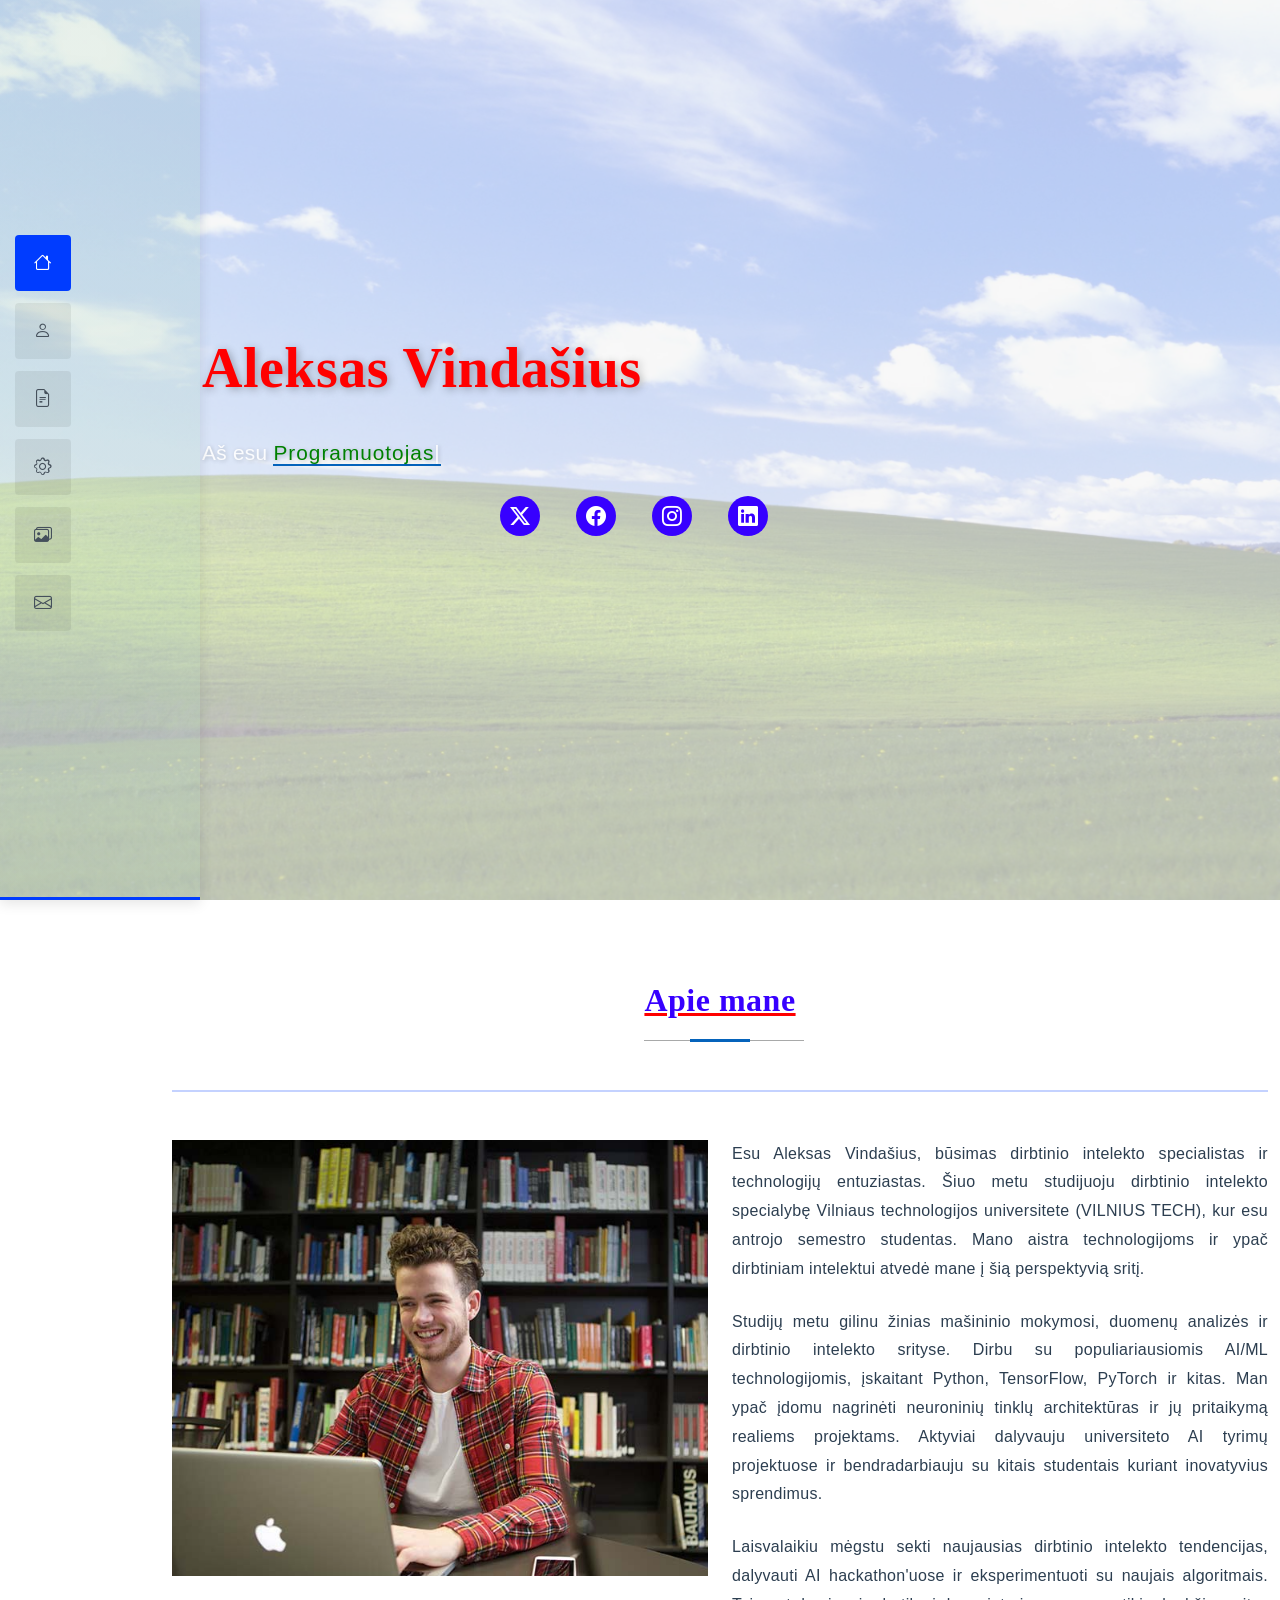
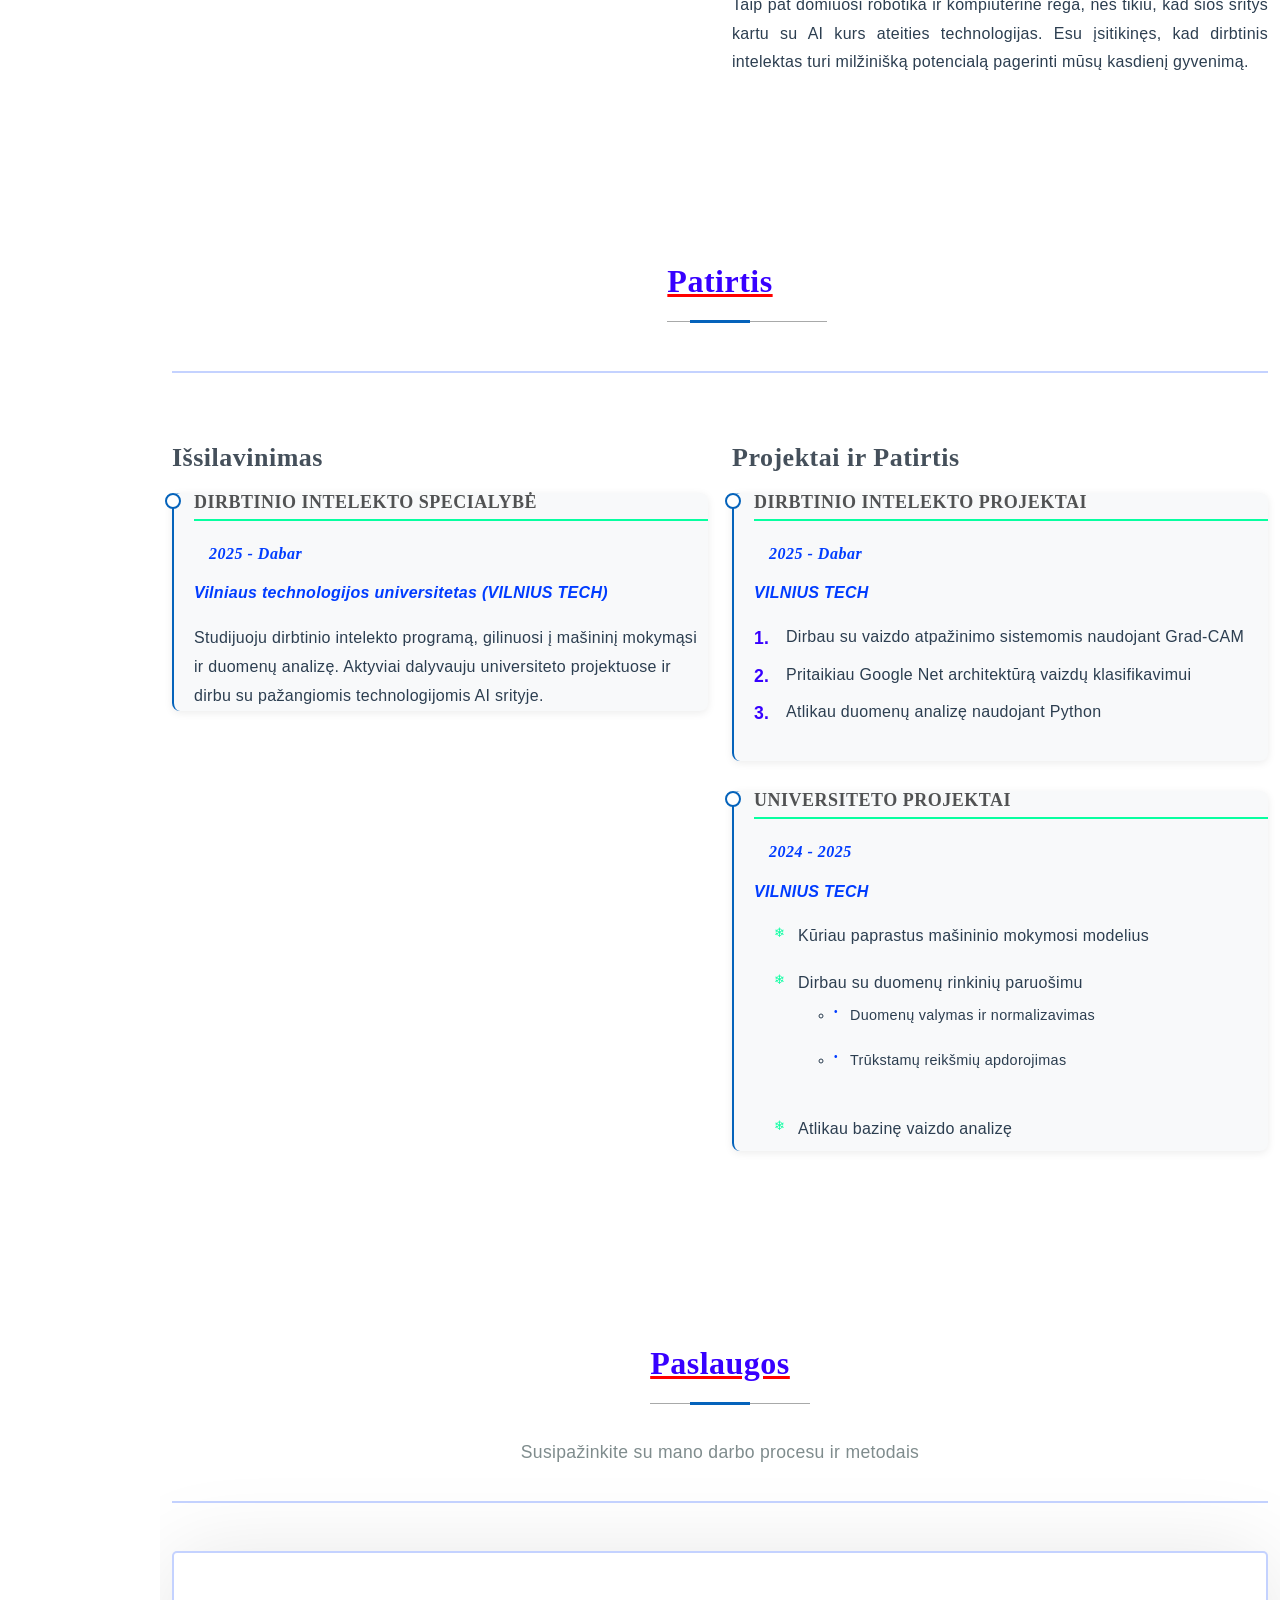
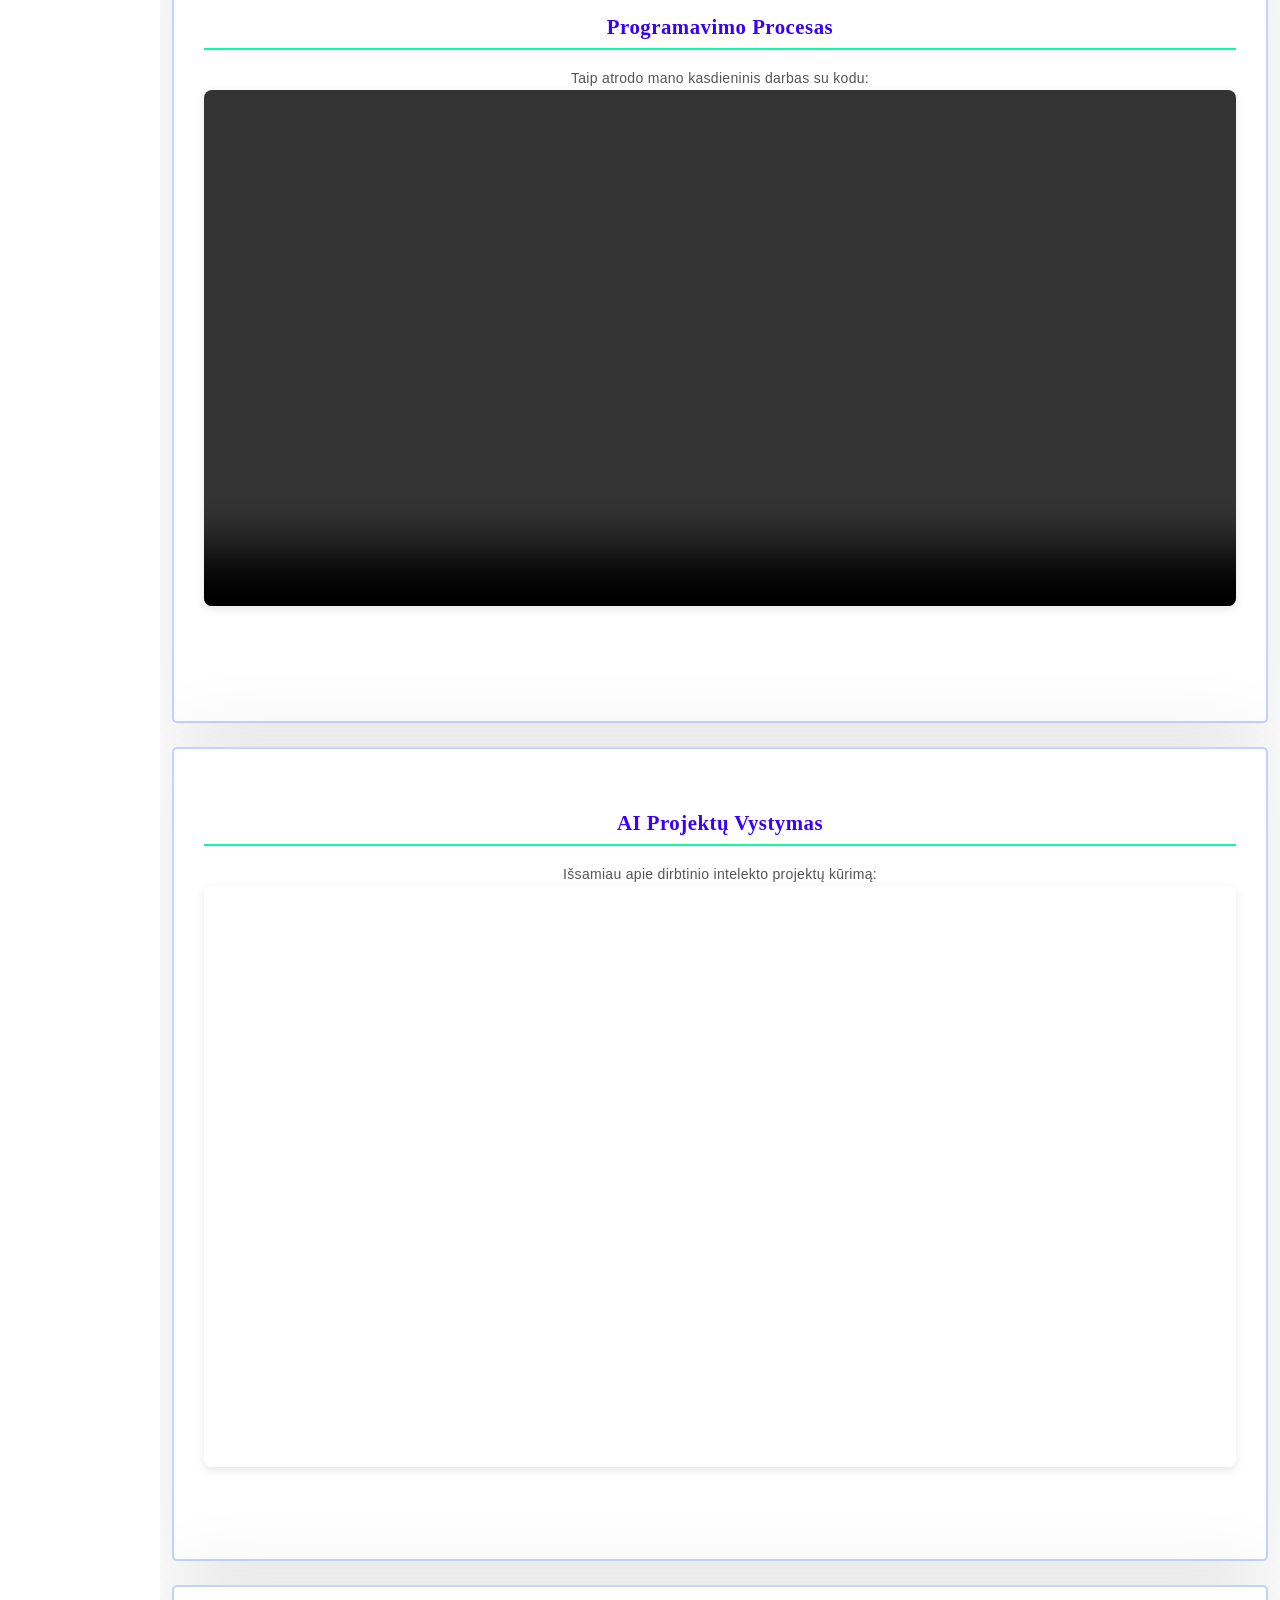
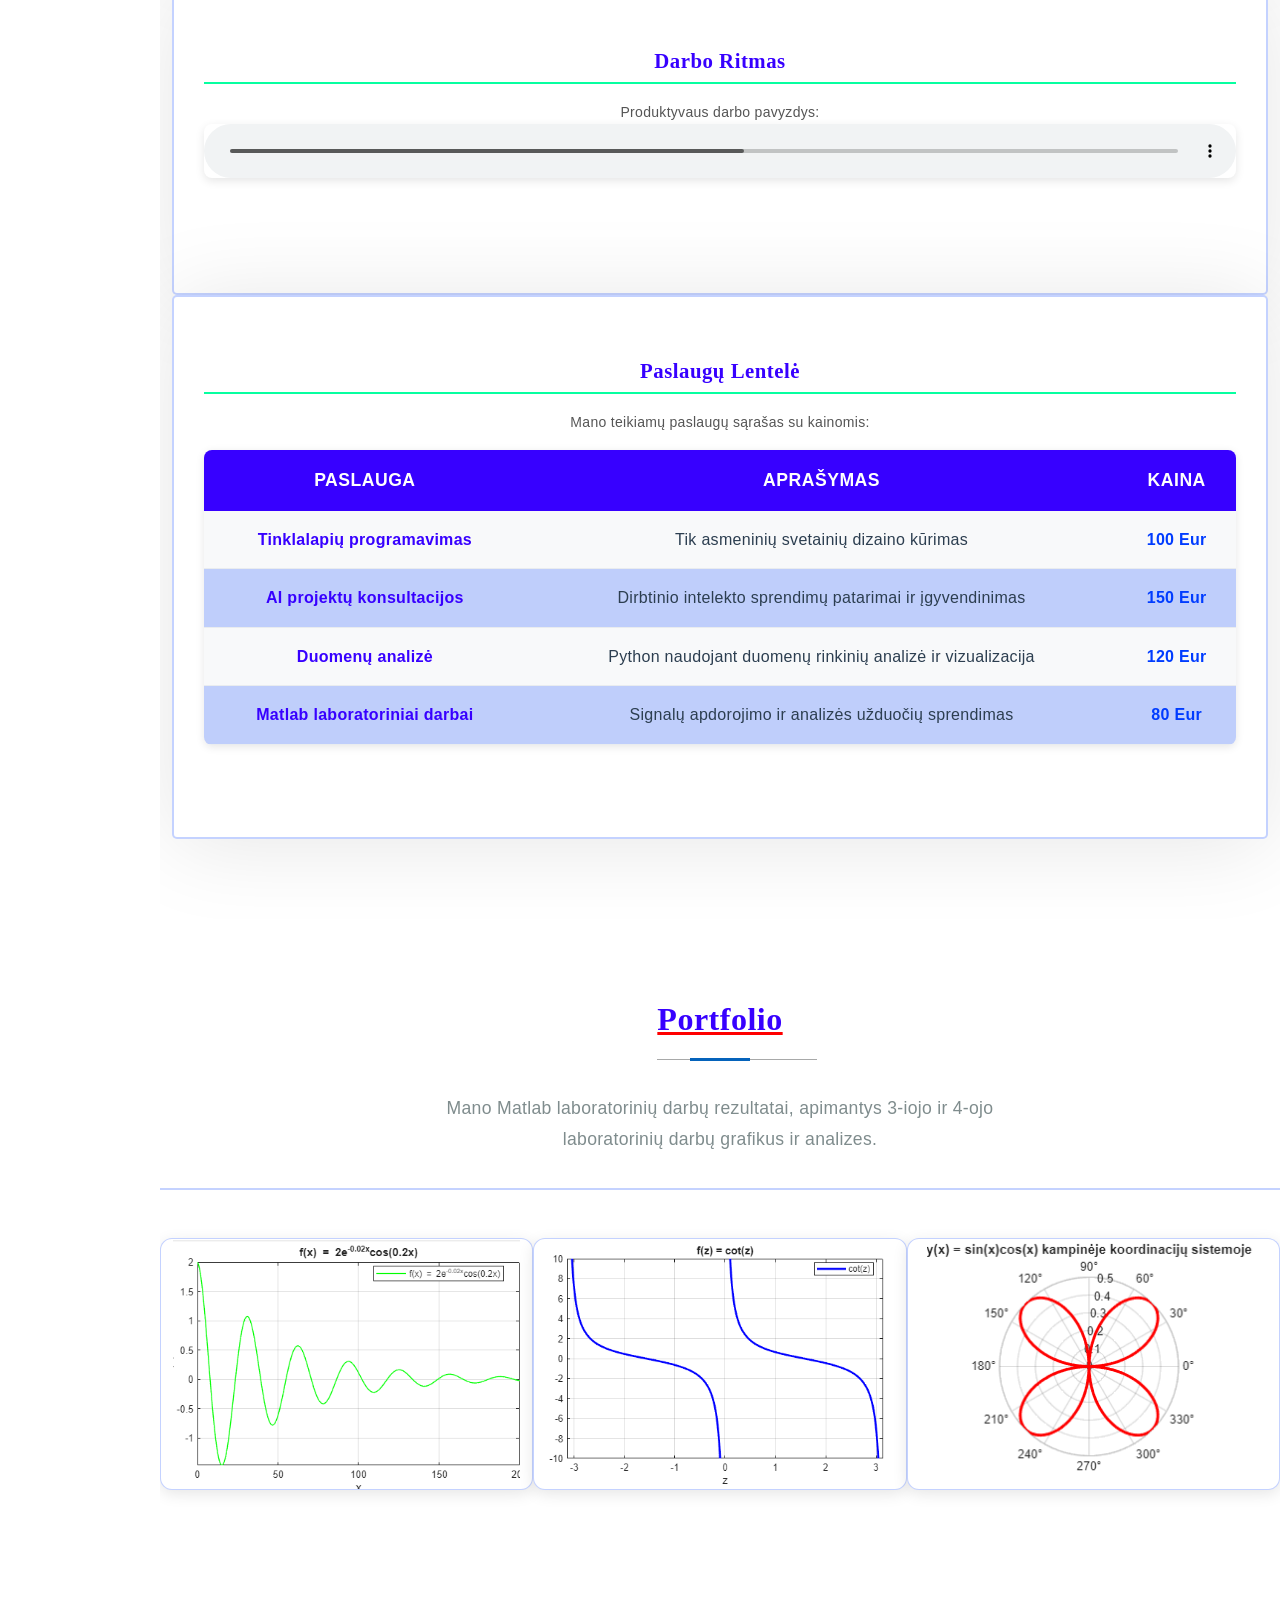
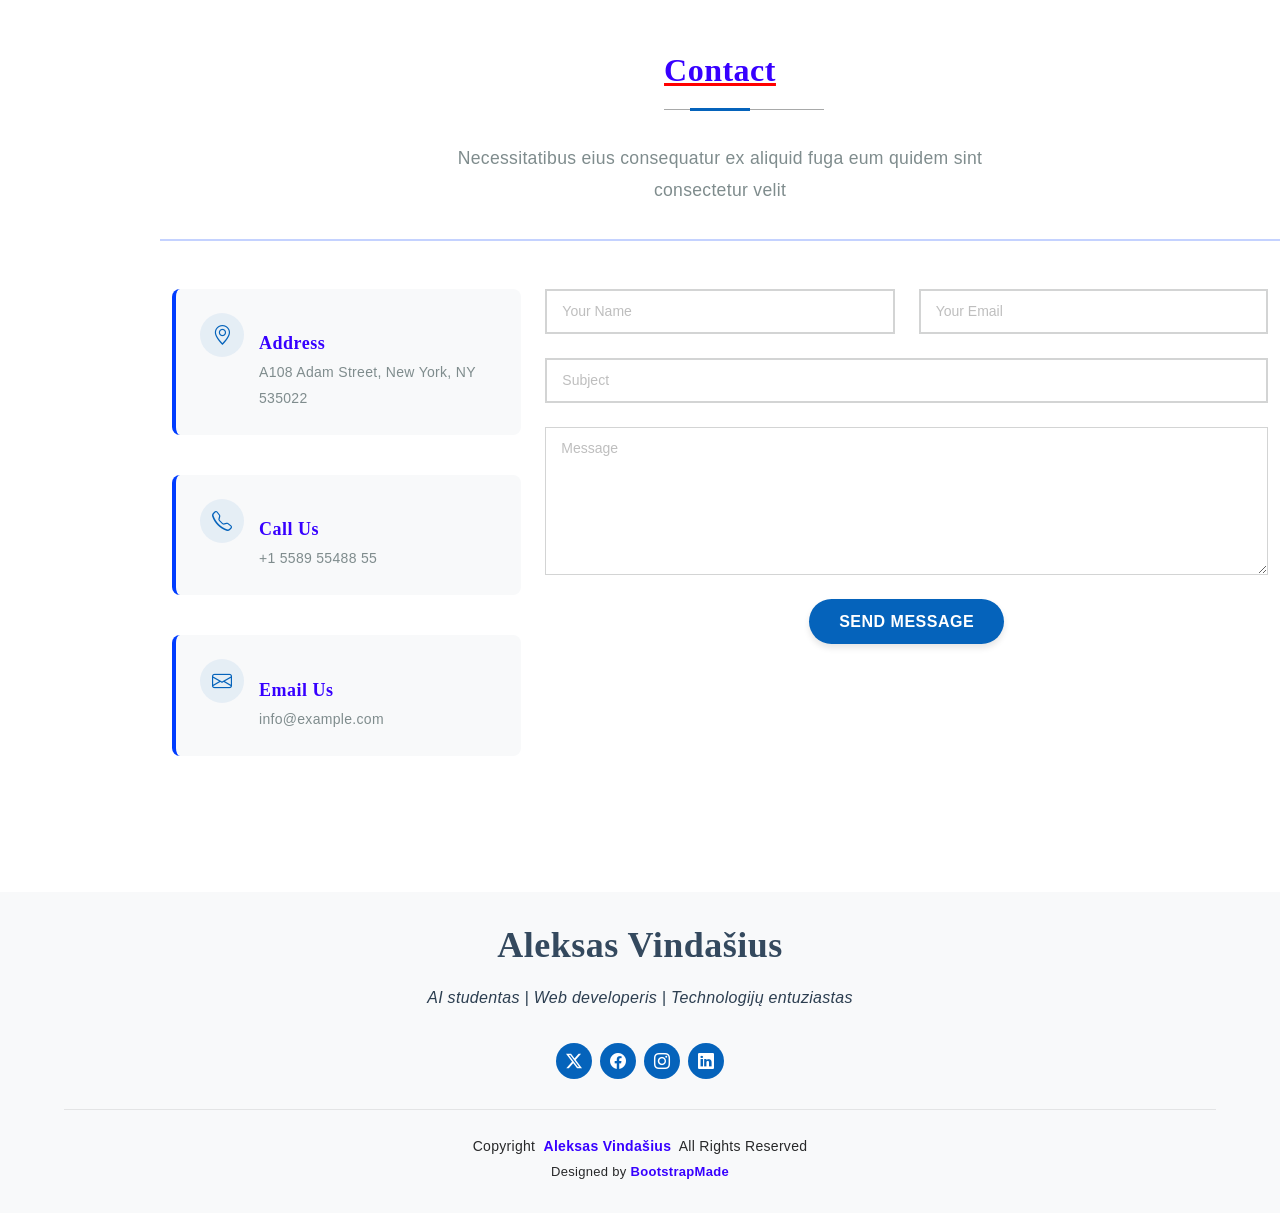
==== commit fb760789: "lab_9" ====
--- a/index.html
+++ b/index.html
@@ -28,6 +28,11 @@
 
   <!-- Main CSS File -->
   <link href="assets/css/main.css" rel="stylesheet">
+
+  <!-- Custom CSS File -->
+  <link href="assets/css/custom.css" rel="stylesheet">
+
+  
 
   <!-- =======================================================
   * Template Name: MyResume
@@ -67,8 +72,8 @@
       <div class="container" data-aos="zoom-out">
         <div class="row justify-content-center">
           <div class="col-lg-9">
-            <h2>Aleksas Vindašius</h2>
-            <p>Aš esu <span class="typed" data-typed-items="Programuotojas, Web Developeris, Studentas">Programuotojas</span><span class="typed-cursor typed-cursor--blink" aria-hidden="true"></span></p>
+            <h2 class="red-name">Aleksas Vindašius</h2>
+            <p>Aš esu <span class="typed green-typed" data-typed-items="Programuotojas, Web Developeris, Studentas">Programuotojas</span><span class="typed-cursor typed-cursor--blink" aria-hidden="true"></span></p>
             <div class="social-links">
               <a href="#" aria-label="Twitter"><i class="bi bi-twitter-x"></i></a>
               <a href="#" aria-label="Facebook"><i class="bi bi-facebook"></i></a>
@@ -141,19 +146,24 @@
               <h4>Dirbtinio intelekto projektai</h4>
               <h5>2025 - Dabar</h5>
               <p><em>VILNIUS TECH</em></p>
-              <ul>
+              <ol class="custom-ordered-list">
                 <li>Dirbau su vaizdo atpažinimo sistemomis naudojant Grad-CAM</li>
                 <li>Pritaikiau Google Net architektūrą vaizdų klasifikavimui</li>
                 <li>Atlikau duomenų analizę naudojant Python</li>
-              </ul>
+              </ol>
             </div>
             <div class="resume-item">
               <h4>Universiteto projektai</h4>
               <h5>2024 - 2025</h5>
               <p><em>VILNIUS TECH</em></p>
-              <ul>
+              <ul class="custom-unordered-list">
                 <li>Kūriau paprastus mašininio mokymosi modelius</li>
-                <li>Dirbau su duomenų rinkinių paruošimu</li>
+                <li>Dirbau su duomenų rinkinių paruošimu
+                  <ul>
+                    <li>Duomenų valymas ir normalizavimas</li>
+                    <li>Trūkstamų reikšmių apdorojimas</li>
+                  </ul>
+                </li>
                 <li>Atlikau bazinę vaizdo analizę</li>
               </ul>
             </div>
@@ -208,6 +218,44 @@
               </audio>
             </div>
           </div>
+
+          <div class="col-lg-12">
+            <div class="service-item">
+              <h4>Paslaugų Lentelė</h4>
+              <p>Mano teikiamų paslaugų sąrašas su kainomis:</p>
+              <table class="services-table">
+                <thead>
+                  <tr>
+                    <th>Paslauga</th>
+                    <th>Aprašymas</th>
+                    <th>Kaina</th>
+                  </tr>
+                </thead>
+                <tbody>
+                  <tr>
+                    <td>Tinklalapių programavimas</td>
+                    <td>Tik asmeninių svetainių dizaino kūrimas</td>
+                    <td>100 Eur</td>
+                  </tr>
+                  <tr>
+                    <td>AI projektų konsultacijos</td>
+                    <td>Dirbtinio intelekto sprendimų patarimai ir įgyvendinimas</td>
+                    <td>150 Eur</td>
+                  </tr>
+                  <tr>
+                    <td>Duomenų analizė</td>
+                    <td>Python naudojant duomenų rinkinių analizė ir vizualizacija</td>
+                    <td>120 Eur</td>
+                  </tr>
+                  <tr>
+                    <td>Matlab laboratoriniai darbai</td>
+                    <td>Signalų apdorojimo ir analizės užduočių sprendimas</td>
+                    <td>80 Eur</td>
+                  </tr>
+                </tbody>
+              </table>
+            </div>
+          </div>
         </div>
 
       </div>
--- a/assets/css/main.css
+++ b/assets/css/main.css
@@ -1455,6 +1455,8 @@
 # Starter Section Section
 --------------------------------------------------------------*/
 .starter-section {
-  /* Add your styles here */
-}
-
+
+  padding: 60px 0;
+
+}
+
--- a/assets/css/custom.css
+++ b/assets/css/custom.css
@@ -0,0 +1,930 @@
+/* ============================================
+   CUSTOM CSS STYLES FOR ALEKSAS VINDAŠIUS CV
+   ============================================ */
+
+/* ============================================
+   1. TYPOGRAPHY STYLES
+   ============================================ */
+
+/* Font Family Override */
+:root {
+  --font-primary: 'Segoe UI', Tahoma, Geneva, Verdana, sans-serif;
+  --font-secondary: 'Georgia', serif;
+  --color-primary: #3700ff;
+  --color-secondary: #003cff;
+  --color-accent: #07ffa0;
+  --color-text: #2c3e50;
+  --color-light: #003cff3b;
+  --spacing-unit: 1rem;
+}
+
+/* Global Typography */
+body {
+  font-family: var(--font-primary);
+  color: var(--color-text);
+  line-height: 1.6;
+  letter-spacing: 0.3px;
+}
+
+/* Headings Styling */
+h1, h2, h3, h4, h5, h6 {
+  font-family: var(--font-secondary);
+  font-weight: 700;
+  color: var(--color-primary);
+  letter-spacing: 0.5px;
+  margin-bottom: calc(var(--spacing-unit) * 0.8);
+  line-height: 1.3;
+}
+
+/* H1 - Main Title */
+h1 {
+  font-size: 3.5rem;
+  color: #0a1aa5;
+  font-weight: 800;
+  text-shadow: 2px 2px 4px rgba(0, 0, 0, 0.1);
+  letter-spacing: 1px;
+}
+
+/* H2 - Section Titles */
+h2 {
+  font-size: 2.5rem;
+  color: var(--color-primary);
+  border-bottom: 3px solid var(--color-secondary);
+  padding-bottom: 0.5rem;
+  display: inline-block;
+  font-weight: 800;
+}
+
+/* H3 - Subsection Titles */
+h3 {
+  font-size: 1.8rem;
+  color: #34495e;
+  font-weight: 700;
+  margin-top: calc(var(--spacing-unit) * 1.2);
+}
+
+/* H4 - Item Titles */
+h4 {
+  font-size: 1.3rem;
+  color: var(--color-primary);
+  font-weight: 700;
+  margin-bottom: 0.5rem;
+}
+
+/* H5 - Dates and Meta */
+h5 {
+  font-size: 1rem;
+  color: var(--color-secondary);
+  font-weight: 600;
+  font-style: italic;
+  margin-bottom: 0.3rem;
+}
+
+/* H6 - Small Headings */
+h6 {
+  font-size: 0.95rem;
+  color: #7f8c8d;
+  font-weight: 600;
+  text-transform: uppercase;
+  letter-spacing: 1px;
+}
+
+/* Paragraphs */
+p {
+  font-size: 1rem;
+  color: var(--color-text);
+  line-height: 1.8;
+  margin-bottom: 1rem;
+  font-family: var(--font-primary);
+}
+
+/* Emphasized Text */
+em {
+  font-style: italic;
+  color: var(--color-secondary);
+  font-weight: 600;
+}
+
+/* Strong Text */
+strong {
+  font-weight: 700;
+  color: var(--color-primary);
+}
+
+/* ============================================
+   2. BUTTON STYLES
+   ============================================ */
+
+/* Primary Buttons */
+button,
+.btn,
+input[type="submit"] {
+  font-family: var(--font-primary);
+  font-size: 1rem;
+  font-weight: 600;
+  padding: 0.75rem 1.5rem;
+  border: 2px solid var(--color-primary);
+  background-color: var(--color-primary);
+  color: white;
+  border-radius: 8px;
+  cursor: pointer;
+  transition: all 0.3s ease;
+  text-transform: uppercase;
+  letter-spacing: 0.5px;
+  box-shadow: 0 4px 6px rgba(0, 0, 0, 0.1);
+}
+
+button:hover,
+.btn:hover,
+input[type="submit"]:hover {
+  background-color: #003d82;
+  border-color: #003d82;
+  transform: translateY(-2px);
+  box-shadow: 0 6px 12px rgba(0, 0, 0, 0.15);
+}
+
+button:active,
+.btn:active,
+input[type="submit"]:active {
+  transform: translateY(0);
+  box-shadow: 0 2px 4px rgba(0, 0, 0, 0.1);
+}
+
+/* Secondary Button Style */
+.btn-secondary {
+  background-color: var(--color-secondary);
+  border-color: var(--color-secondary);
+}
+
+.btn-secondary:hover {
+  background-color: #1e7e34;
+  border-color: #1e7e34;
+}
+
+/* ============================================
+   3. LINK STYLES
+   ============================================ */
+
+/* Links */
+a {
+  color: var(--color-primary);
+  text-decoration: none;
+  font-weight: 600;
+  transition: all 0.3s ease;
+  position: relative;
+}
+
+a:hover {
+  color: var(--color-secondary);
+  text-decoration: underline;
+}
+
+a:active {
+  color: #003d82;
+}
+
+/* Link with underline effect */
+a::after {
+  content: '';
+  position: absolute;
+  width: 0;
+  height: 2px;
+  bottom: -2px;
+  left: 0;
+  background-color: var(--color-secondary);
+  transition: width 0.3s ease;
+}
+
+a:hover::after {
+  width: 100%;
+}
+
+/* Navigation Links */
+nav a {
+  color: white;
+  font-weight: 600;
+  text-transform: uppercase;
+  letter-spacing: 0.3px;
+}
+
+nav a:hover {
+  color: var(--color-accent);
+}
+
+nav a::after {
+  background-color: var(--color-accent);
+}
+
+/* Social Links */
+.social-links a {
+  display: flex;
+  align-items: center;
+  justify-content: center;
+  width: 40px;
+  height: 40px;
+  border-radius: 50%;
+  background-color: var(--color-primary);
+  color: white;
+  transition: all 0.3s ease;
+  margin: 0 0.5rem;
+  position: relative;
+}
+
+.social-links a i {
+  display: flex;
+  align-items: center;
+  justify-content: center;
+}
+
+.social-links a:hover {
+  background-color: var(--color-secondary);
+  transform: scale(1.1);
+  color: white;
+  text-decoration: none;
+}
+
+.social-links a::after {
+  display: none;
+}
+
+/* ============================================
+   4. LAYOUT & SPACING
+   ============================================ */
+
+/* Section Padding */
+section {
+  padding: 4rem 0;
+  margin-bottom: 2rem;
+}
+
+section.section {
+  padding-top: 3rem;
+  padding-bottom: 3rem;
+}
+
+/* Container Styling */
+.container {
+  max-width: 1200px;
+  margin-left: auto;
+  margin-right: auto;
+}
+
+/* Section Title */
+.section-title {
+  text-align: center;
+  margin-bottom: 3rem;
+  padding-bottom: 2rem;
+  border-bottom: 2px solid var(--color-light);
+}
+
+.section-title h2 {
+  margin-bottom: 1rem;
+}
+
+.section-title p {
+  font-size: 1.1rem;
+  color: #7f8c8d;
+  max-width: 600px;
+  margin: 1rem auto 0;
+}
+
+/* Row Spacing */
+.row {
+  margin-bottom: 2rem;
+}
+
+/* Content Blocks */
+.content {
+  line-height: 1.8;
+}
+
+.content p {
+  margin-bottom: 1.5rem;
+  text-align: justify;
+}
+
+/* ============================================
+   5. COMPONENT STYLING - CARDS & CONTAINERS
+   ============================================ */
+
+/* Resume Items */
+.resume-item {
+  background-color: #f8f9fa;
+  padding: 1.5rem;
+  margin-bottom: 2rem;
+  border-left: 5px solid var(--color-secondary);
+  border-radius: 8px;
+  box-shadow: 0 2px 8px rgba(0, 0, 0, 0.08);
+  transition: all 0.3s ease;
+}
+
+.resume-item:hover {
+  box-shadow: 0 4px 12px rgba(0, 0, 0, 0.12);
+  transform: translateX(5px);
+}
+
+.resume-item h4 {
+  margin-top: 0;
+  color: var(--color-primary);
+  border-bottom: 2px solid var(--color-accent);
+  padding-bottom: 0.5rem;
+}
+
+.resume-item h5 {
+  margin-top: 0.5rem;
+}
+
+.resume-item ul {
+  margin-top: 0.75rem;
+  padding-left: 1.5rem;
+}
+
+.resume-item li {
+  margin-bottom: 0.5rem;
+  color: var(--color-text);
+}
+
+/* Portfolio Items */
+.portfolio-item {
+  border-radius: 12px;
+  overflow: hidden;
+  box-shadow: 0 4px 15px rgba(0, 0, 0, 0.1);
+  transition: all 0.3s ease;
+  background-color: white;
+  border: 1px solid var(--color-light);
+}
+
+.portfolio-item:hover {
+  box-shadow: 0 8px 25px rgba(0, 0, 0, 0.15);
+  transform: translateY(-5px);
+}
+
+.portfolio-item img {
+  width: 100%;
+  height: 250px;
+  object-fit: cover;
+  display: block;
+}
+
+.portfolio-info {
+  padding: 1.5rem;
+  background-color: white;
+}
+
+.portfolio-info h4 {
+  margin-top: 0;
+  margin-bottom: 0.5rem;
+}
+
+.portfolio-info p {
+  font-size: 0.95rem;
+  color: #7f8c8d;
+  margin-bottom: 1rem;
+}
+
+/* Service Items */
+.service-item {
+  background-color: #f8f9fa;
+  padding: 2rem;
+  margin-bottom: 2rem;
+  border-radius: 10px;
+  border: 2px solid var(--color-light);
+  box-shadow: 0 3px 10px rgba(0, 0, 0, 0.08);
+  transition: all 0.3s ease;
+}
+
+.service-item:hover {
+  border-color: var(--color-secondary);
+  box-shadow: 0 5px 20px rgba(40, 167, 69, 0.15);
+}
+
+.service-item h4 {
+  color: var(--color-primary);
+  margin-top: 0;
+  margin-bottom: 1rem;
+  padding-bottom: 0.5rem;
+  border-bottom: 2px solid var(--color-accent);
+}
+
+.service-item p {
+  color: #555;
+  margin-bottom: 1rem;
+}
+
+/* Info Items in Contact Section */
+.info-item {
+  background-color: #f8f9fa;
+  padding: 1.5rem;
+  margin-bottom: 1.5rem;
+  border-radius: 8px;
+  border-left: 4px solid var(--color-secondary);
+  transition: all 0.3s ease;
+}
+
+.info-item:hover {
+  box-shadow: 0 4px 12px rgba(40, 167, 69, 0.1);
+  transform: translateX(5px);
+}
+
+.info-item i {
+  color: var(--color-secondary);
+  font-size: 1.8rem;
+  margin-right: 1rem;
+}
+
+.info-item h3 {
+  color: var(--color-primary);
+  margin-bottom: 0.5rem;
+  font-size: 1.2rem;
+}
+
+.info-item p {
+  margin: 0;
+  color: #7f8c8d;
+}
+
+/* ============================================
+   6. FORM STYLING
+   ============================================ */
+
+/* Form Controls */
+input[type="text"],
+input[type="email"],
+textarea,
+select {
+  font-family: var(--font-primary);
+  font-size: 1rem;
+  padding: 0.75rem 1rem;
+  border: 2px solid var(--color-light);
+  border-radius: 6px;
+  background-color: white;
+  color: var(--color-text);
+  transition: all 0.3s ease;
+  width: 100%;
+}
+
+input[type="text"]:focus,
+input[type="email"]:focus,
+textarea:focus,
+select:focus {
+  outline: none;
+  border-color: var(--color-primary);
+  box-shadow: 0 0 0 3px rgba(0, 86, 179, 0.1);
+  background-color: #f0f4f8;
+}
+
+textarea {
+  resize: vertical;
+  min-height: 150px;
+}
+
+/* Form Loading and Messages */
+.loading {
+  display: none;
+  color: var(--color-primary);
+}
+
+.error-message {
+  display: none;
+  color: #dc3545;
+  font-weight: 600;
+}
+
+.sent-message {
+  display: none;
+  color: var(--color-secondary);
+  font-weight: 600;
+}
+
+/* ============================================
+   7. CUSTOM COMPONENTS - SCROLL TOP BUTTON
+   ============================================ */
+
+#scroll-top {
+  background-color: var(--color-primary);
+  color: white;
+  border-radius: 50%;
+  width: 50px;
+  height: 50px;
+  font-size: 1.2rem;
+  transition: all 0.3s ease;
+  box-shadow: 0 4px 12px rgba(0, 0, 0, 0.15);
+}
+
+#scroll-top:hover {
+  background-color: var(--color-secondary);
+  transform: translateY(-3px);
+  box-shadow: 0 6px 16px rgba(0, 0, 0, 0.2);
+}
+
+/* ============================================
+   8. CUSTOM COMPONENTS - NAVIGATION BAR
+   ============================================ */
+
+#header {
+  background: linear-gradient(135deg, #a9d4b633 0%, #a9d4b633 100%);
+  box-shadow: 0 4px 12px rgba(0, 0, 0, 0.1);
+  border-bottom: 3px solid var(--color-secondary);
+}
+
+.navmenu ul li a {
+  position: relative;
+  padding: 0.75rem 0.9rem;
+  transition: all 0.3s ease;
+  border-radius: 4px;
+  display: flex;
+  align-items: center;
+  justify-content: center;
+  gap: 0;
+  white-space: nowrap;
+}
+
+.navmenu ul li a i {
+  display: flex;
+  align-items: center;
+  justify-content: center;
+  font-size: 1.1rem;
+}
+
+.navmenu ul li a span {
+  display: none !important;
+  visibility: hidden !important;
+}
+
+.navmenu ul li a.active {
+  background-color: var(--color-secondary);
+  color: white;
+}
+
+.navmenu ul li a:hover:not(.active) {
+  background-color: rgba(0, 0, 0, 0.08);
+}
+
+/* ============================================
+   9. HERO SECTION ENHANCEMENTS
+   ============================================ */
+
+.hero {
+  position: relative;
+  background: linear-gradient(rgba(26, 58, 82, 0.85), rgba(44, 90, 160, 0.85)), url('../img/hero-bg1.png') center/cover;
+  min-height: 100vh;
+  display: flex;
+  align-items: center;
+  justify-content: center;
+}
+
+.hero h2 {
+  font-size: 3.5rem;
+  color: white;
+  text-shadow: 2px 2px 8px rgba(0, 0, 0, 0.3);
+  border: none;
+  margin-bottom: 1rem;
+}
+
+.hero p {
+  color: rgba(255, 255, 255, 0.9);
+  font-size: 1.3rem;
+  text-shadow: 1px 1px 4px rgba(0, 0, 0, 0.2);
+}
+
+.hero .social-links {
+  display: flex;
+  justify-content: center;
+  gap: 0.5rem;
+}
+
+.hero .social-links a {
+  display: flex;
+  align-items: center;
+  justify-content: center;
+  width: 40px;
+  height: 40px;
+  border-radius: 50%;
+  background-color: var(--color-primary);
+  color: white;
+}
+
+/* ============================================
+   10. COLOR CONTRAST & ACCESSIBILITY
+   ============================================ */
+
+/* Ensure proper contrast ratios */
+body {
+  background-color: #ffffff;
+  color: #2c3e50;
+}
+
+.light-background {
+  background-color: #f8f9fa;
+}
+
+/* List Styling */
+ul, ol {
+  padding-left: 2rem;
+}
+
+ul li, ol li {
+  margin-bottom: 0.75rem;
+  color: var(--color-text);
+}
+
+/* ============================================
+   11. RESPONSIVE ADJUSTMENTS
+   ============================================ */
+
+@media (max-width: 1024px) {
+  .navmenu ul li a span {
+    display: none !important;
+    visibility: hidden !important;
+  }
+
+  .navmenu ul li a {
+    padding: 0.75rem 0.8rem;
+  }
+}
+
+@media (max-width: 768px) {
+  h1 {
+    font-size: 2.5rem;
+  }
+
+  h2 {
+    font-size: 2rem;
+  }
+
+  h3 {
+    font-size: 1.5rem;
+  }
+
+  section {
+    padding: 2.5rem 0;
+  }
+
+  .section-title {
+    margin-bottom: 2rem;
+  }
+
+  .hero h2 {
+    font-size: 2.5rem;
+  }
+
+  .hero p {
+    font-size: 1.1rem;
+  }
+
+  button,
+  .btn,
+  input[type="submit"] {
+    padding: 0.6rem 1.2rem;
+    font-size: 0.9rem;
+  }
+
+  .portfolio-item img {
+    height: 200px;
+  }
+
+  .resume-item {
+    padding: 1rem;
+  }
+
+  .service-item {
+    padding: 1.5rem;
+  }
+
+  .navmenu ul {
+    flex-wrap: wrap;
+    gap: 0.3rem;
+  }
+
+  .navmenu ul li a {
+    padding: 0.6rem 0.9rem;
+    font-size: 0.85rem;
+    gap: 0.3rem;
+  }
+
+  .navmenu ul li a span {
+    display: none !important;
+    visibility: hidden !important;
+  }
+
+  .navmenu ul li a i::before {
+    margin: 0;
+  }
+}
+
+@media (max-width: 480px) {
+  h1 {
+    font-size: 2rem;
+  }
+
+  h2 {
+    font-size: 1.5rem;
+  }
+
+  h3 {
+    font-size: 1.2rem;
+  }
+
+  p {
+    font-size: 0.95rem;
+  }
+
+  section {
+    padding: 2rem 0;
+  }
+
+  button,
+  .btn,
+  input[type="submit"] {
+    padding: 0.5rem 1rem;
+    font-size: 0.85rem;
+  }
+
+  .social-links a {
+    width: 35px;
+    height: 35px;
+  }
+
+  .navmenu ul li a {
+    padding: 0.5rem 0.7rem;
+    font-size: 0.75rem;
+  }
+
+  .navmenu ul li a span {
+    display: none !important;
+    visibility: hidden !important;
+  }
+
+  .navmenu ul li a i {
+    font-size: 1rem;
+  }
+}
+
+/* ============================================
+   12. VIDEO & AUDIO ELEMENTS
+   ============================================ */
+
+video,
+audio {
+  border-radius: 8px;
+  box-shadow: 0 3px 10px rgba(0, 0, 0, 0.1);
+  margin-bottom: 1rem;
+}
+
+.ratio {
+  border-radius: 8px;
+  overflow: hidden;
+  box-shadow: 0 3px 10px rgba(0, 0, 0, 0.1);
+}
+
+/* ============================================
+   13. RED NAME STYLING
+   ============================================ */
+
+.red-name {
+  color: red !important;
+}
+
+/* ============================================
+   14. GREEN TYPED TEXT STYLING
+   ============================================ */
+
+.green-typed {
+  color: green !important;
+}
+
+/* ============================================
+   15. SECTION TITLE UNDERLINE STYLING
+   ============================================ */
+
+.section-title h2 {
+  text-decoration: underline;
+  text-decoration-color: red;
+  border-bottom: none;
+}
+
+/* ============================================
+   16. LIST STYLING
+   ============================================ */
+
+/* Custom Ordered List Styling */
+.custom-ordered-list {
+  counter-reset: custom-counter;
+  list-style: none;
+  padding-left: 0;
+}
+
+.custom-ordered-list li {
+  counter-increment: custom-counter;
+  position: relative;
+  padding-left: 2rem;
+  margin-bottom: 0.75rem;
+  color: var(--color-text);
+}
+
+.custom-ordered-list li::before {
+  content: counter(custom-counter) ".";
+  position: absolute;
+  left: 0;
+  top: 0;
+  color: var(--color-primary);
+  font-weight: bold;
+  font-size: 1.1em;
+}
+
+/* Custom Unordered List Styling */
+.custom-unordered-list {
+  list-style: none;
+  padding-left: 0;
+}
+
+.custom-unordered-list li {
+  position: relative;
+  padding-left: 1.5rem;
+  margin-bottom: 0.75rem;
+  color: var(--color-text);
+}
+
+.custom-unordered-list li::before {
+  content: "❄";
+  position: absolute;
+  left: 0;
+  top: 0;
+  color: var(--color-accent);
+  font-size: 0.8em;
+}
+
+/* Nested List Styling */
+.custom-unordered-list li ul {
+  margin-top: 0.5rem;
+  margin-left: 1rem;
+}
+
+.custom-unordered-list li ul li {
+  padding-left: 1rem;
+  font-size: 0.9em;
+}
+
+.custom-unordered-list li ul li::before {
+  content: "•";
+  color: var(--color-secondary);
+  font-size: 0.7em;
+}
+
+/* ============================================
+   17. SERVICES TABLE STYLING
+   ============================================ */
+
+.services-table {
+  width: 100%;
+  border-collapse: collapse;
+  margin-top: 1rem;
+  background-color: #f8f9fa;
+  border-radius: 8px;
+  overflow: hidden;
+  box-shadow: 0 2px 8px rgba(0, 0, 0, 0.1);
+}
+
+.services-table thead {
+  background-color: var(--color-primary);
+  color: white;
+}
+
+.services-table thead th {
+  padding: 1rem;
+  text-align: center;
+  font-weight: 700;
+  font-size: 1.1rem;
+  text-transform: uppercase;
+  letter-spacing: 0.5px;
+}
+
+.services-table tbody tr:nth-child(even) {
+  background-color: var(--color-light);
+}
+
+.services-table tbody tr:hover {
+  background-color: rgba(70, 130, 180, 0.1);
+  transition: background-color 0.3s ease;
+}
+
+.services-table td {
+  padding: 1rem;
+  text-align: center;
+  border-bottom: 1px solid #e9ecef;
+  color: var(--color-text);
+}
+
+.services-table td:first-child {
+  font-weight: 600;
+  color: var(--color-primary);
+}
+
+.services-table td:last-child {
+  font-weight: bold;
+  color: var(--color-secondary);
+}
+
+/* ============================================
+   END OF CUSTOM CSS
+   ============================================ */
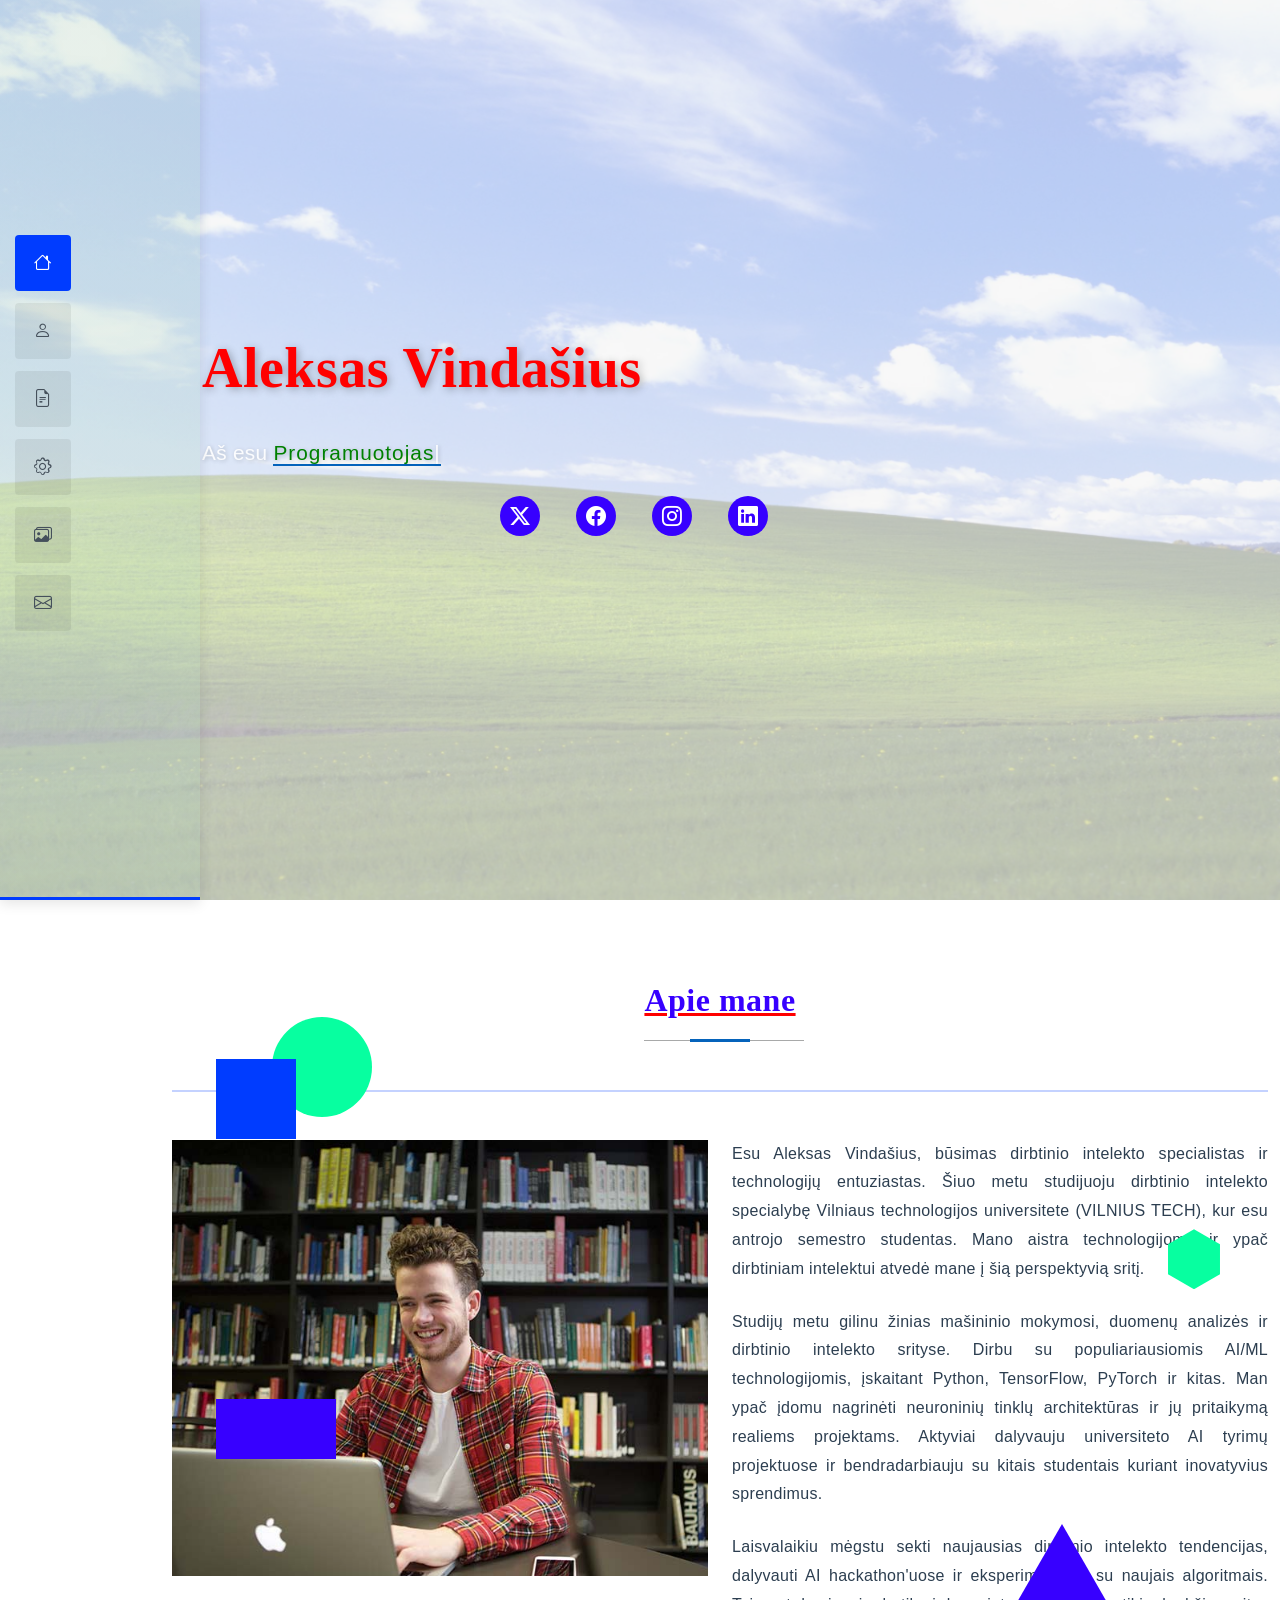
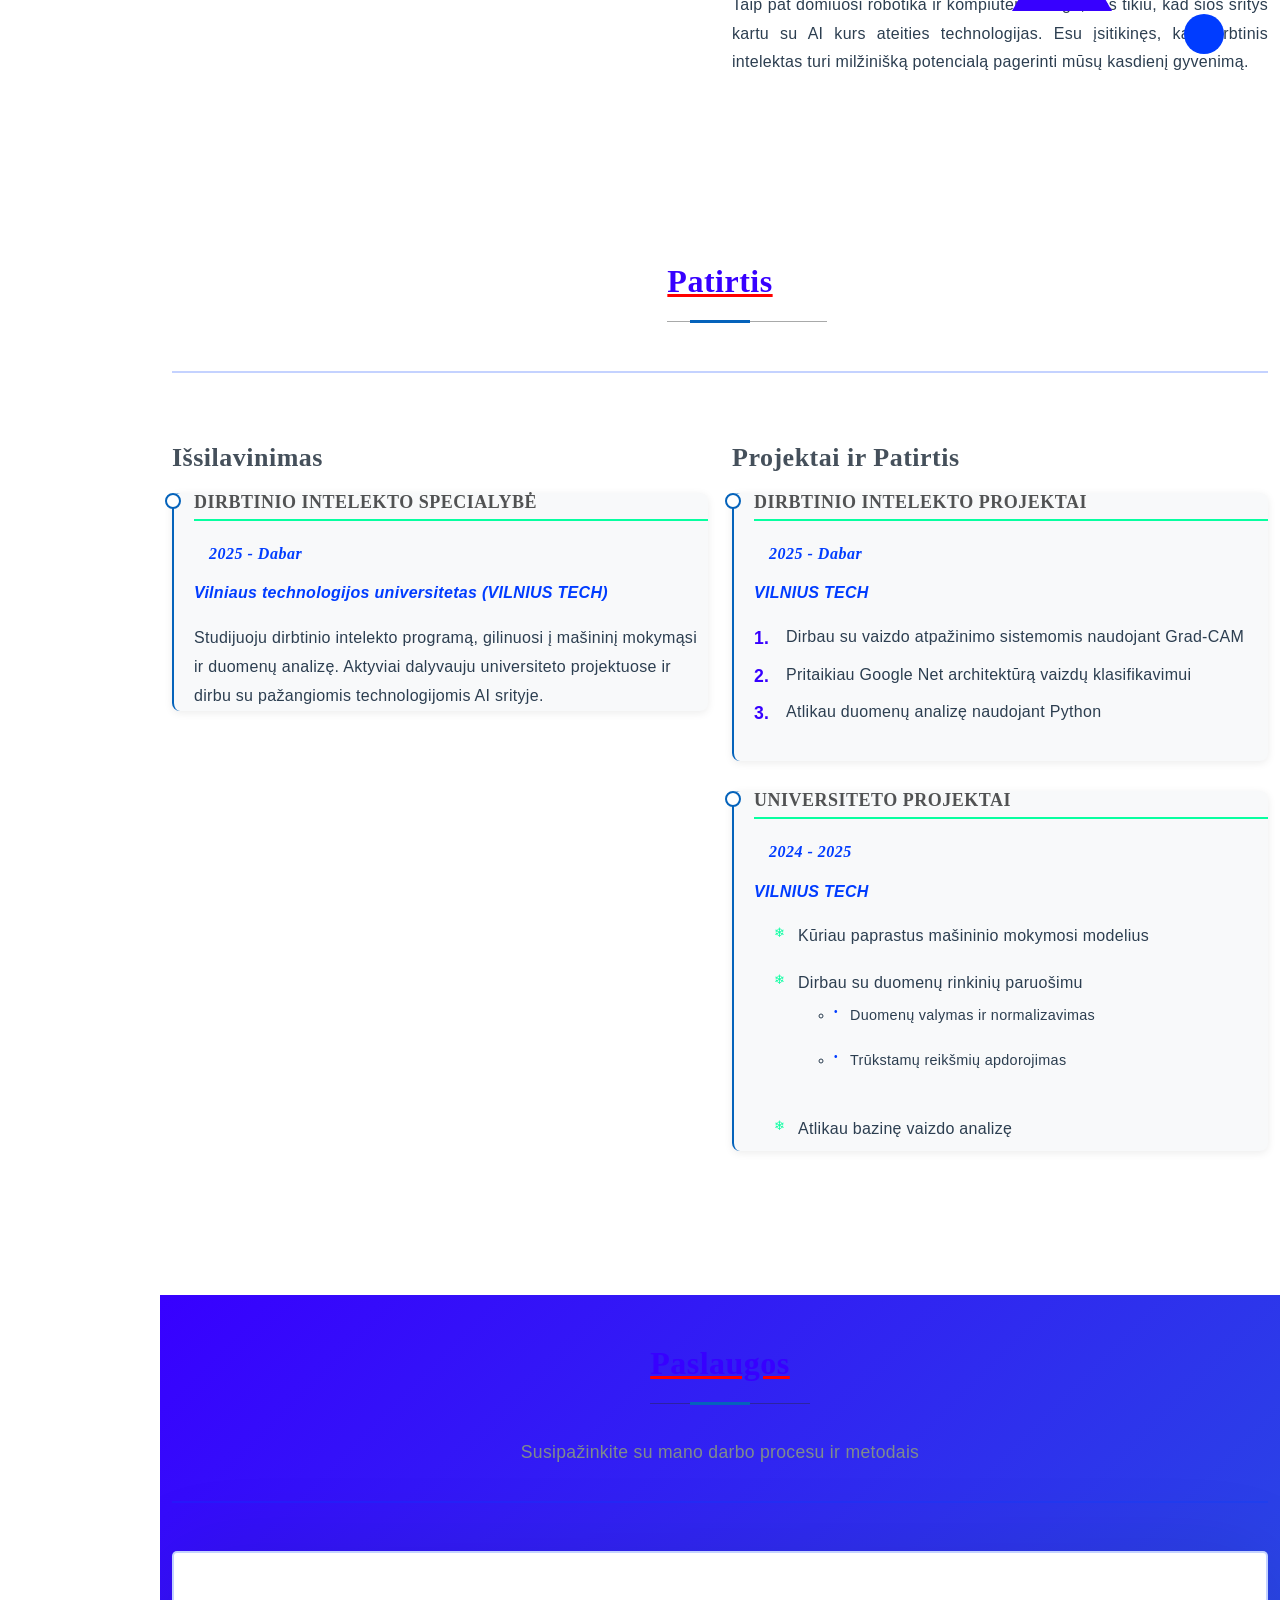
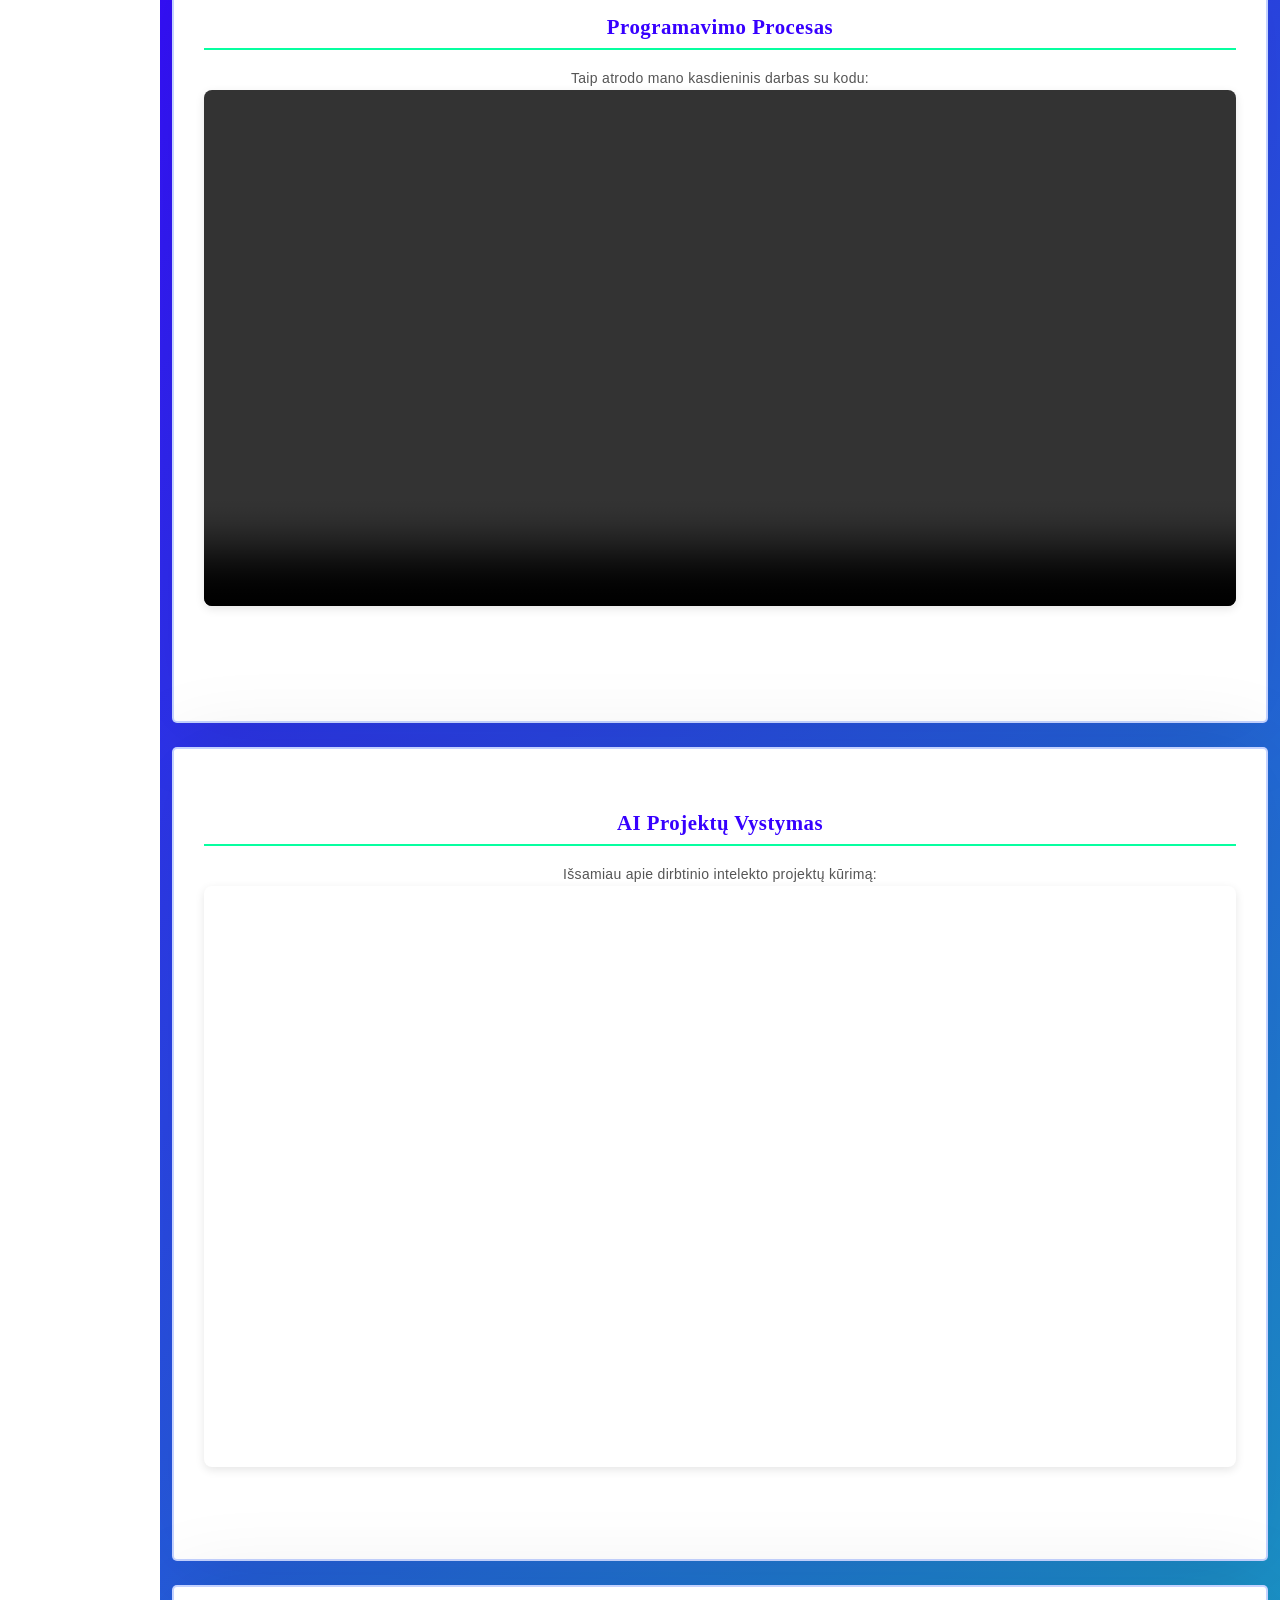
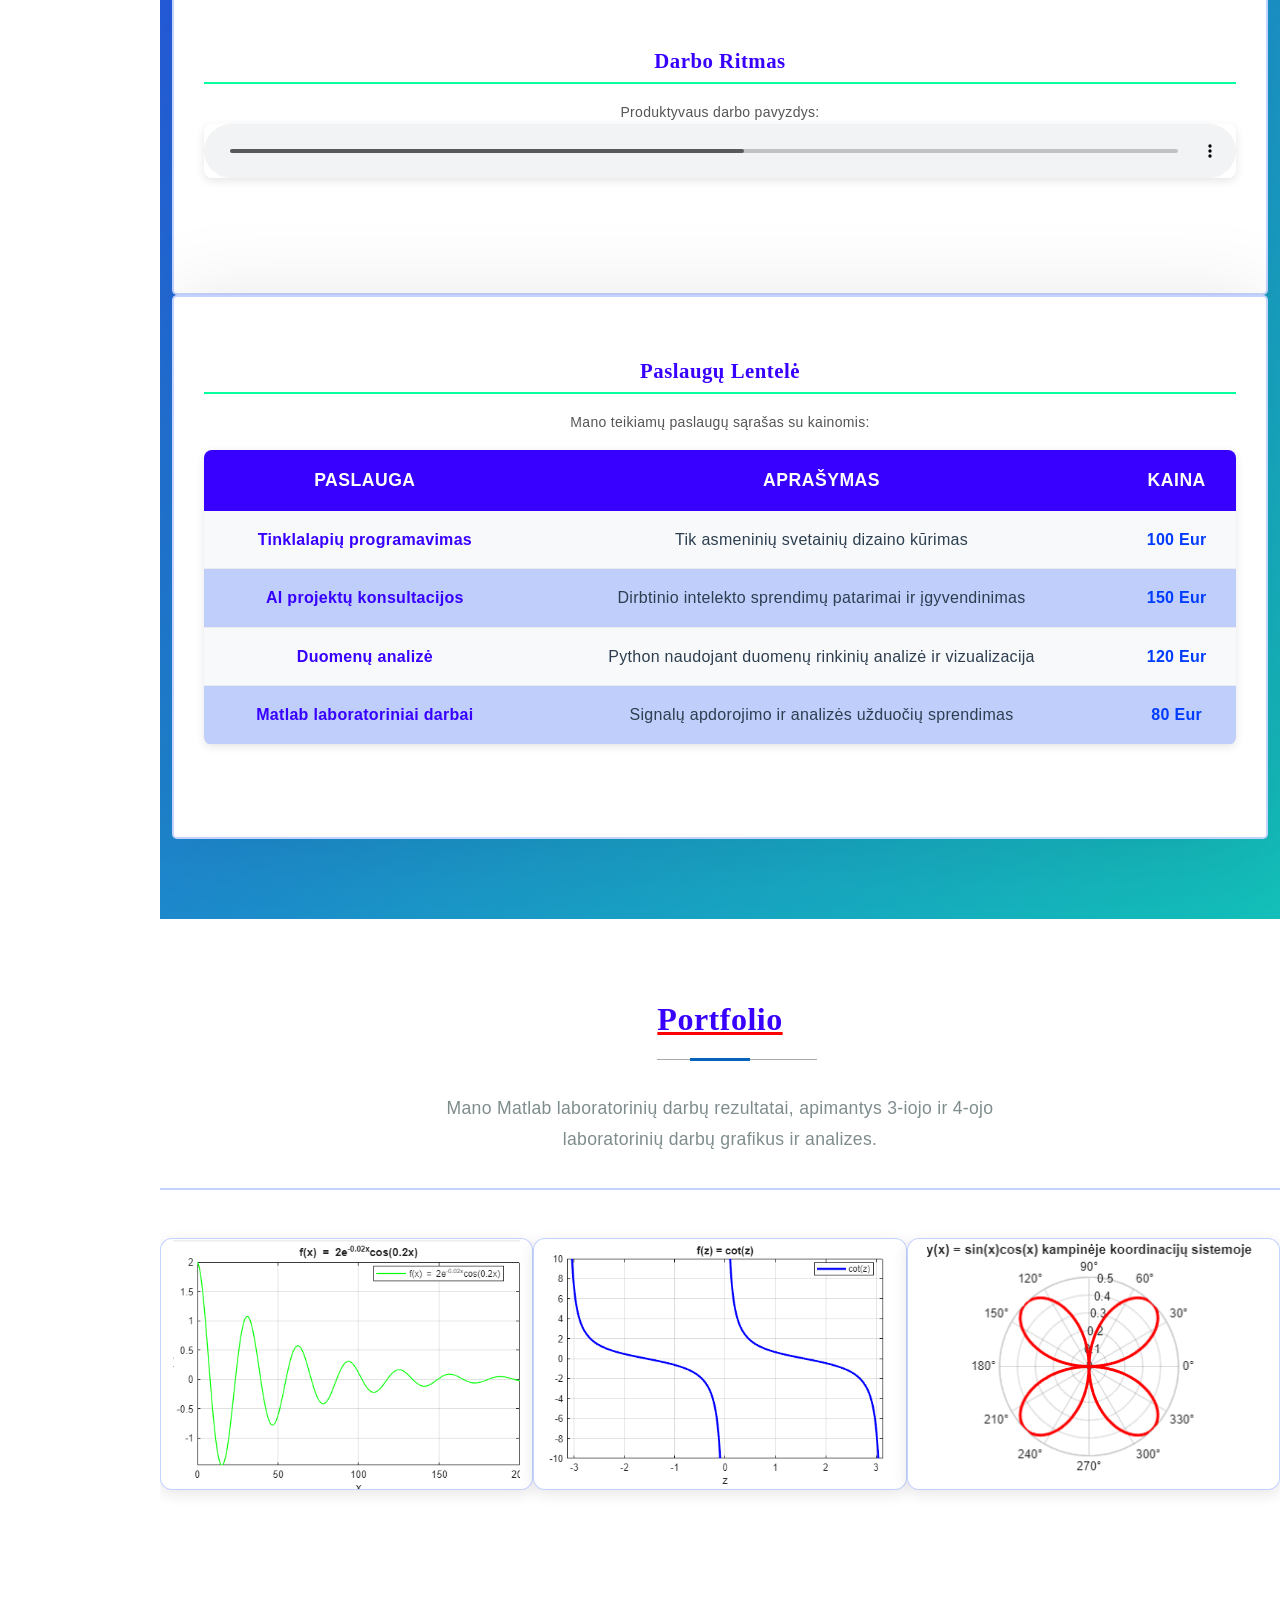
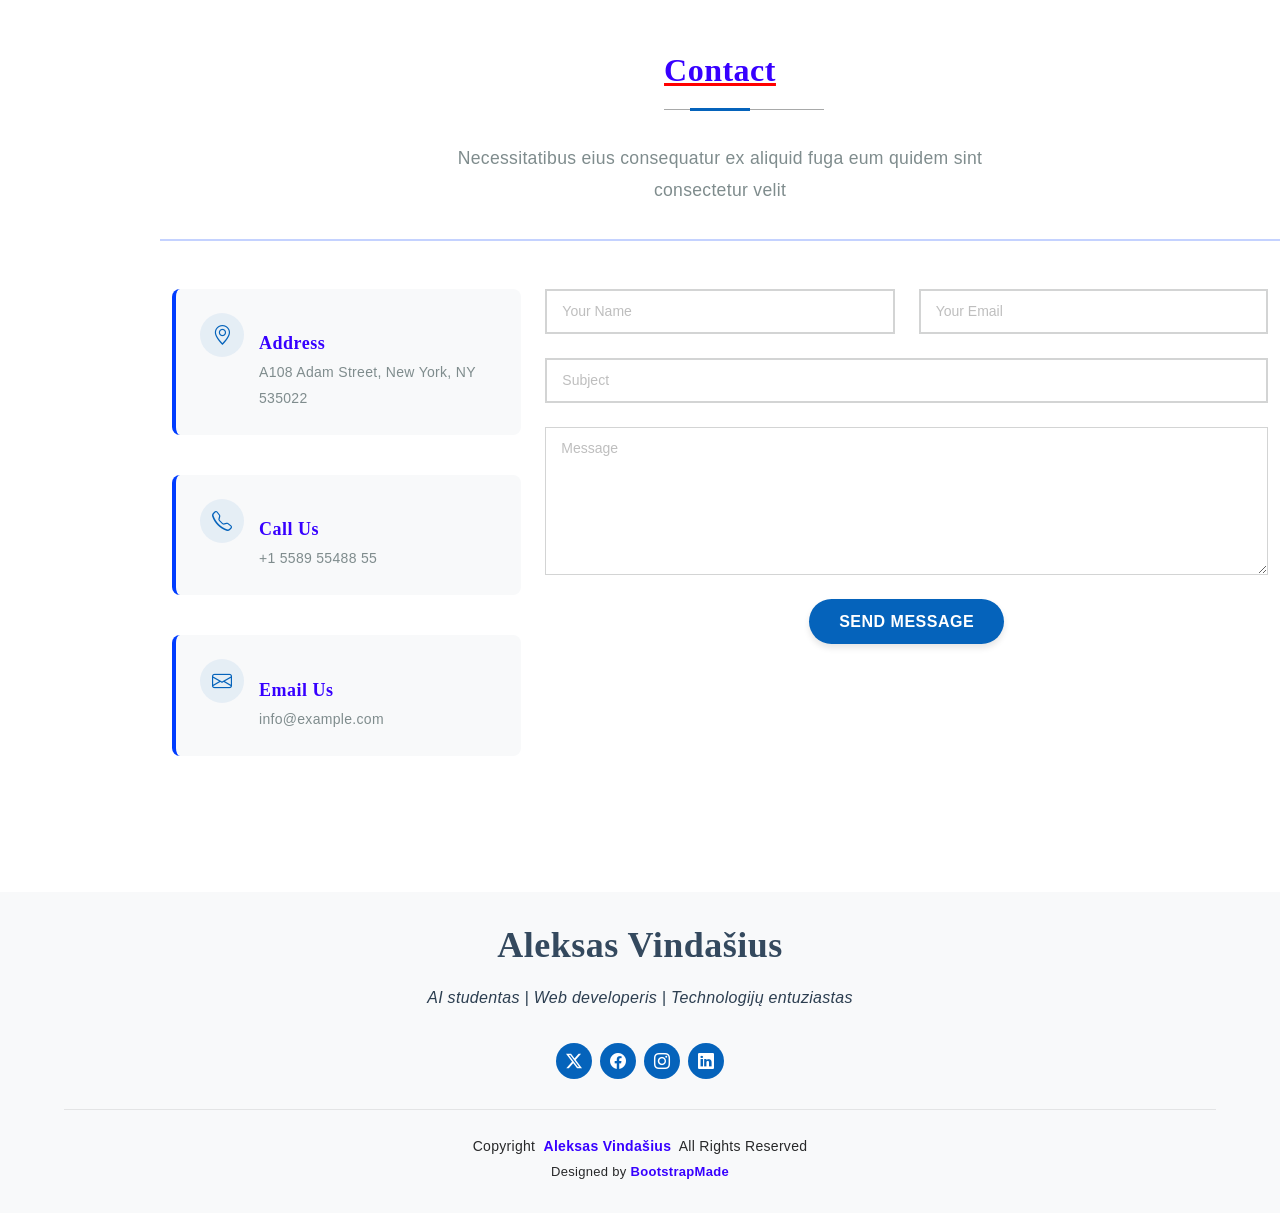
==== commit 8ffb1add: "10 lab" ====
--- a/index.html
+++ b/index.html
@@ -88,6 +88,12 @@
 
     <!-- About Section -->
     <section id="about" class="about section">
+      <!-- Animated Shapes -->
+      <div class="shape-square"></div>
+      <div class="shape-hexagon"></div>
+      <div class="shape-rectangle"></div>
+      <div class="shape-circle-small"></div>
+
       <div class="container">
 
         <div class="section-title" data-aos="fade-up">
@@ -100,20 +106,20 @@
           </div>
           <div class="col-lg-6 pt-4 pt-lg-0">
             <p>
-              Esu Aleksas Vindašius, būsimas dirbtinio intelekto specialistas ir technologijų entuziastas. Šiuo metu studijuoju 
-              dirbtinio intelekto specialybę Vilniaus technologijos universitete (VILNIUS TECH), kur esu antrojo semestro studentas. 
+              Esu Aleksas Vindašius, būsimas dirbtinio intelekto specialistas ir technologijų entuziastas. Šiuo metu studijuoju
+              dirbtinio intelekto specialybę Vilniaus technologijos universitete (VILNIUS TECH), kur esu antrojo semestro studentas.
               Mano aistra technologijoms ir ypač dirbtiniam intelektui atvedė mane į šią perspektyvią sritį.
             </p>
             <p>
-              Studijų metu gilinu žinias mašininio mokymosi, duomenų analizės ir dirbtinio intelekto srityse. Dirbu su 
-              populiariausiomis AI/ML technologijomis, įskaitant Python, TensorFlow, PyTorch ir kitas. Man ypač įdomu 
-              nagrinėti neuroninių tinklų architektūras ir jų pritaikymą realiems projektams. Aktyviai dalyvauju 
+              Studijų metu gilinu žinias mašininio mokymosi, duomenų analizės ir dirbtinio intelekto srityse. Dirbu su
+              populiariausiomis AI/ML technologijomis, įskaitant Python, TensorFlow, PyTorch ir kitas. Man ypač įdomu
+              nagrinėti neuroninių tinklų architektūras ir jų pritaikymą realiems projektams. Aktyviai dalyvauju
               universiteto AI tyrimų projektuose ir bendradarbiauju su kitais studentais kuriant inovatyvius sprendimus.
             </p>
             <p>
-              Laisvalaikiu mėgstu sekti naujausias dirbtinio intelekto tendencijas, dalyvauti AI hackathon'uose ir 
-              eksperimentuoti su naujais algoritmais. Taip pat domiuosi robotika ir kompiuterine rega, nes tikiu, kad 
-              šios sritys kartu su AI kurs ateities technologijas. Esu įsitikinęs, kad dirbtinis intelektas turi milžinišką 
+              Laisvalaikiu mėgstu sekti naujausias dirbtinio intelekto tendencijas, dalyvauti AI hackathon'uose ir
+              eksperimentuoti su naujais algoritmais. Taip pat domiuosi robotika ir kompiuterine rega, nes tikiu, kad
+              šios sritys kartu su AI kurs ateities technologijas. Esu įsitikinęs, kad dirbtinis intelektas turi milžinišką
               potencialą pagerinti mūsų kasdienį gyvenimą.
             </p>
           </div>
--- a/assets/css/custom.css
+++ b/assets/css/custom.css
@@ -928,3 +928,407 @@
 /* ============================================
    END OF CUSTOM CSS
    ============================================ */
+
+/* ============================================
+   18. CSS ANIMATIONS - @KEYFRAMES
+   ============================================ */
+
+/* Animation 1: Fade-in Section Animation */
+@keyframes fadeInSection {
+  from {
+    opacity: 0;
+    transform: translateY(30px);
+  }
+  to {
+    opacity: 1;
+    transform: translateY(0);
+  }
+}
+
+/* Apply fade-in animation to sections */
+section {
+  animation: fadeInSection 0.8s ease-in-out forwards;
+  animation-fill-mode: backwards;
+  opacity: 1;
+}
+
+section:nth-child(1) {
+  animation-delay: 0.1s;
+}
+
+section:nth-child(2) {
+  animation-delay: 0.2s;
+}
+
+section:nth-child(3) {
+  animation-delay: 0.3s;
+}
+
+section:nth-child(4) {
+  animation-delay: 0.4s;
+}
+
+section:nth-child(5) {
+  animation-delay: 0.5s;
+}
+
+section:nth-child(6) {
+  animation-delay: 0.6s;
+}
+
+section:nth-child(7) {
+  animation-delay: 0.7s;
+}
+
+/* Animation 2: Social Icons Float Animation */
+@keyframes socialIconFloat {
+  0%, 100% {
+    transform: translateY(0px) scale(1);
+  }
+  50% {
+    transform: translateY(-8px) scale(1.05);
+  }
+}
+
+.social-links a {
+  animation: socialIconFloat 2s ease-in-out infinite;
+}
+
+.social-links a:nth-child(1) {
+  animation-delay: 0s;
+}
+
+.social-links a:nth-child(2) {
+  animation-delay: 0.2s;
+}
+
+.social-links a:nth-child(3) {
+  animation-delay: 0.4s;
+}
+
+.social-links a:nth-child(4) {
+  animation-delay: 0.6s;
+}
+
+/* ============================================
+   19. PAGE LOADER ANIMATIONS
+   ============================================ */
+
+/* Animation 3: Spinning Loader Animation */
+@keyframes spin {
+  0% {
+    transform: rotate(0deg);
+  }
+  100% {
+    transform: rotate(360deg);
+  }
+}
+
+/* Spinner Preloader Style */
+.preloader-spinner {
+  position: fixed;
+  top: 50%;
+  left: 50%;
+  transform: translate(-50%, -50%);
+  z-index: 9999;
+  display: flex;
+  align-items: center;
+  justify-content: center;
+}
+
+.spinner {
+  border: 6px solid rgba(55, 0, 255, 0.1);
+  border-top: 6px solid var(--color-primary);
+  border-radius: 50%;
+  width: 60px;
+  height: 60px;
+  animation: spin 1.2s linear infinite;
+  box-shadow: 0 0 20px rgba(55, 0, 255, 0.3);
+}
+
+/* Animation 4: Pulsing Dots Animation */
+@keyframes pulse {
+  0%, 100% {
+    opacity: 0.3;
+    transform: scale(0.8);
+  }
+  50% {
+    opacity: 1;
+    transform: scale(1);
+  }
+}
+
+/* Pulsing Dots Preloader Style */
+.preloader-dots {
+  position: fixed;
+  top: 50%;
+  left: 50%;
+  transform: translate(-50%, -50%);
+  z-index: 9999;
+  display: flex;
+  align-items: center;
+  justify-content: center;
+  gap: 0.75rem;
+}
+
+.dot {
+  width: 14px;
+  height: 14px;
+  border-radius: 50%;
+  background-color: var(--color-primary);
+  animation: pulse 1.4s ease-in-out infinite;
+}
+
+.dot:nth-child(1) {
+  animation-delay: 0s;
+}
+
+.dot:nth-child(2) {
+  animation-delay: 0.2s;
+}
+
+.dot:nth-child(3) {
+  animation-delay: 0.4s;
+}
+
+/* Decorative Loader - Alternative Style */
+.loader-circle {
+  position: relative;
+  width: 80px;
+  height: 80px;
+}
+
+.loader-circle::before {
+  content: '';
+  position: absolute;
+  top: 0;
+  left: 0;
+  width: 100%;
+  height: 100%;
+  border: 4px solid transparent;
+  border-top-color: var(--color-primary);
+  border-right-color: var(--color-secondary);
+  border-radius: 50%;
+  animation: spin 2s linear infinite;
+}
+
+.loader-circle::after {
+  content: '';
+  position: absolute;
+  top: 50%;
+  left: 50%;
+  transform: translate(-50%, -50%);
+  width: 50px;
+  height: 50px;
+  border: 3px solid var(--color-accent);
+  border-radius: 50%;
+  animation: spin 3s linear infinite reverse;
+}
+
+/* Hide loader when page is loaded */
+.preloader-spinner.hidden,
+.preloader-dots.hidden {
+  display: none !important;
+}
+
+/* Optional: Fade out animation for loader */
+@keyframes fadeOut {
+  from {
+    opacity: 1;
+    visibility: visible;
+  }
+  to {
+    opacity: 0;
+    visibility: hidden;
+  }
+}
+
+.preloader-spinner.fade-out,
+.preloader-dots.fade-out {
+  animation: fadeOut 0.5s ease-out forwards;
+}
+
+/* ============================================
+   20. DECORATOR LOADER IN SECTIONS
+   ============================================ */
+
+/* Decorative loader for sections */
+.section-loader {
+  display: flex;
+  align-items: center;
+  justify-content: center;
+  padding: 3rem 0;
+}
+
+.section-loader .spinner {
+  width: 50px;
+  height: 50px;
+  border-width: 4px;
+}
+
+/* ============================================
+   21. ANIMATED GRADIENT IN SERVICES SECTION
+   ============================================ */
+
+#services {
+  background: linear-gradient(-45deg, #3700ff, #003cff, #07ffa0, #3700ff);
+  background-size: 400% 400%;
+  animation: gradientShift 8s ease infinite;
+  position: relative;
+}
+
+@keyframes gradientShift {
+  0% {
+    background-position: 0% 50%;
+  }
+  50% {
+    background-position: 100% 50%;
+  }
+  100% {
+    background-position: 0% 50%;
+  }
+}
+
+/* ============================================
+   22. CSS SHAPES IN ABOUT SECTION
+   ============================================ */
+
+#about {
+  position: relative;
+  overflow: hidden;
+}
+
+#about::before {
+  content: '';
+  position: absolute;
+  top: 10%;
+  left: 10%;
+  width: 100px;
+  height: 100px;
+  background-color: var(--color-accent);
+  border-radius: 50%;
+  animation: floatCircle 6s ease-in-out infinite;
+  z-index: 1;
+}
+
+#about::after {
+  content: '';
+  position: absolute;
+  bottom: 20%;
+  right: 15%;
+  width: 0;
+  height: 0;
+  border-left: 50px solid transparent;
+  border-right: 50px solid transparent;
+  border-bottom: 87px solid var(--color-primary);
+  animation: rotateTriangle 10s linear infinite;
+  z-index: 1;
+}
+
+@keyframes floatCircle {
+  0%, 100% {
+    transform: translateY(0) scale(1);
+  }
+  50% {
+    transform: translateY(-20px) scale(1.2);
+  }
+}
+
+@keyframes rotateTriangle {
+  0% {
+    transform: rotate(0deg);
+  }
+  100% {
+    transform: rotate(360deg);
+  }
+}
+
+/* Additional CSS Shapes */
+#about .shape-square {
+  position: absolute;
+  top: 15%;
+  left: 5%;
+  width: 80px;
+  height: 80px;
+  background-color: var(--color-secondary);
+  animation: scaleSquare 2s ease-in-out infinite;
+  z-index: 1;
+}
+
+@keyframes scaleSquare {
+  0%, 100% {
+    transform: scale(1);
+  }
+  50% {
+    transform: scale(1.3);
+  }
+}
+
+#about .shape-hexagon {
+  position: absolute;
+  top: 35%;
+  right: 5%;
+  width: 60px;
+  height: 60px;
+  background-color: var(--color-accent);
+  clip-path: polygon(50% 0%, 93.3% 25%, 93.3% 75%, 50% 100%, 6.7% 75%, 6.7% 25%);
+  animation: floatHexagon 3s ease-in-out infinite;
+  z-index: 1;
+}
+
+@keyframes floatHexagon {
+  0%, 100% {
+    transform: translateX(0) translateY(0);
+  }
+  25% {
+    transform: translateX(10px) translateY(-5px);
+  }
+  50% {
+    transform: translateX(0) translateY(-10px);
+  }
+  75% {
+    transform: translateX(-10px) translateY(-5px);
+  }
+}
+
+#about .shape-rectangle {
+  position: absolute;
+  top: 55%;
+  left: 5%;
+  width: 120px;
+  height: 60px;
+  background-color: var(--color-primary);
+  animation: rotateRectangle 4s linear infinite;
+  z-index: 1;
+}
+
+@keyframes rotateRectangle {
+  0% {
+    transform: rotate(0deg);
+  }
+  100% {
+    transform: rotate(360deg);
+  }
+}
+
+#about .shape-circle-small {
+  position: absolute;
+  bottom: 15%;
+  right: 5%;
+  width: 40px;
+  height: 40px;
+  background-color: var(--color-secondary);
+  border-radius: 50%;
+  animation: bounceCircle 2s ease-in-out infinite;
+  z-index: 1;
+}
+
+@keyframes bounceCircle {
+  0%, 100% {
+    transform: translateY(0);
+  }
+  50% {
+    transform: translateY(-20px);
+  }
+}
+
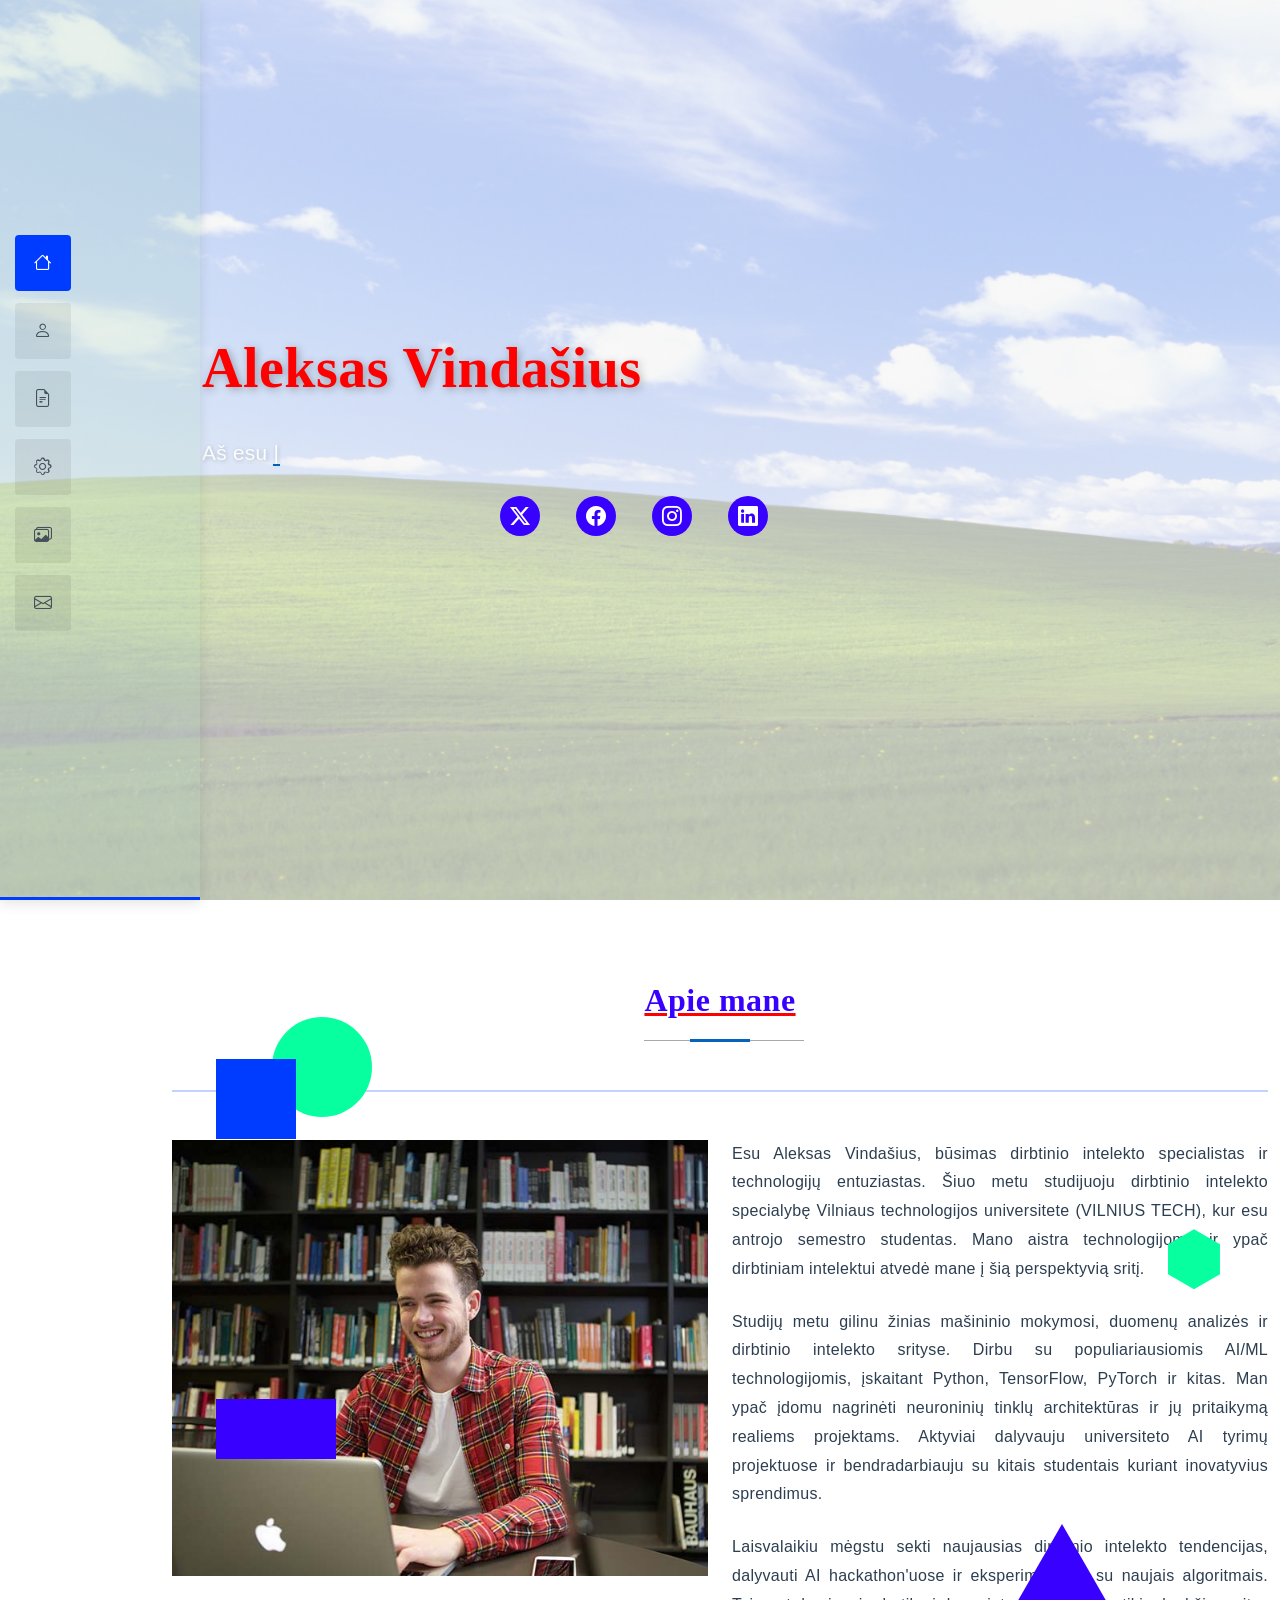
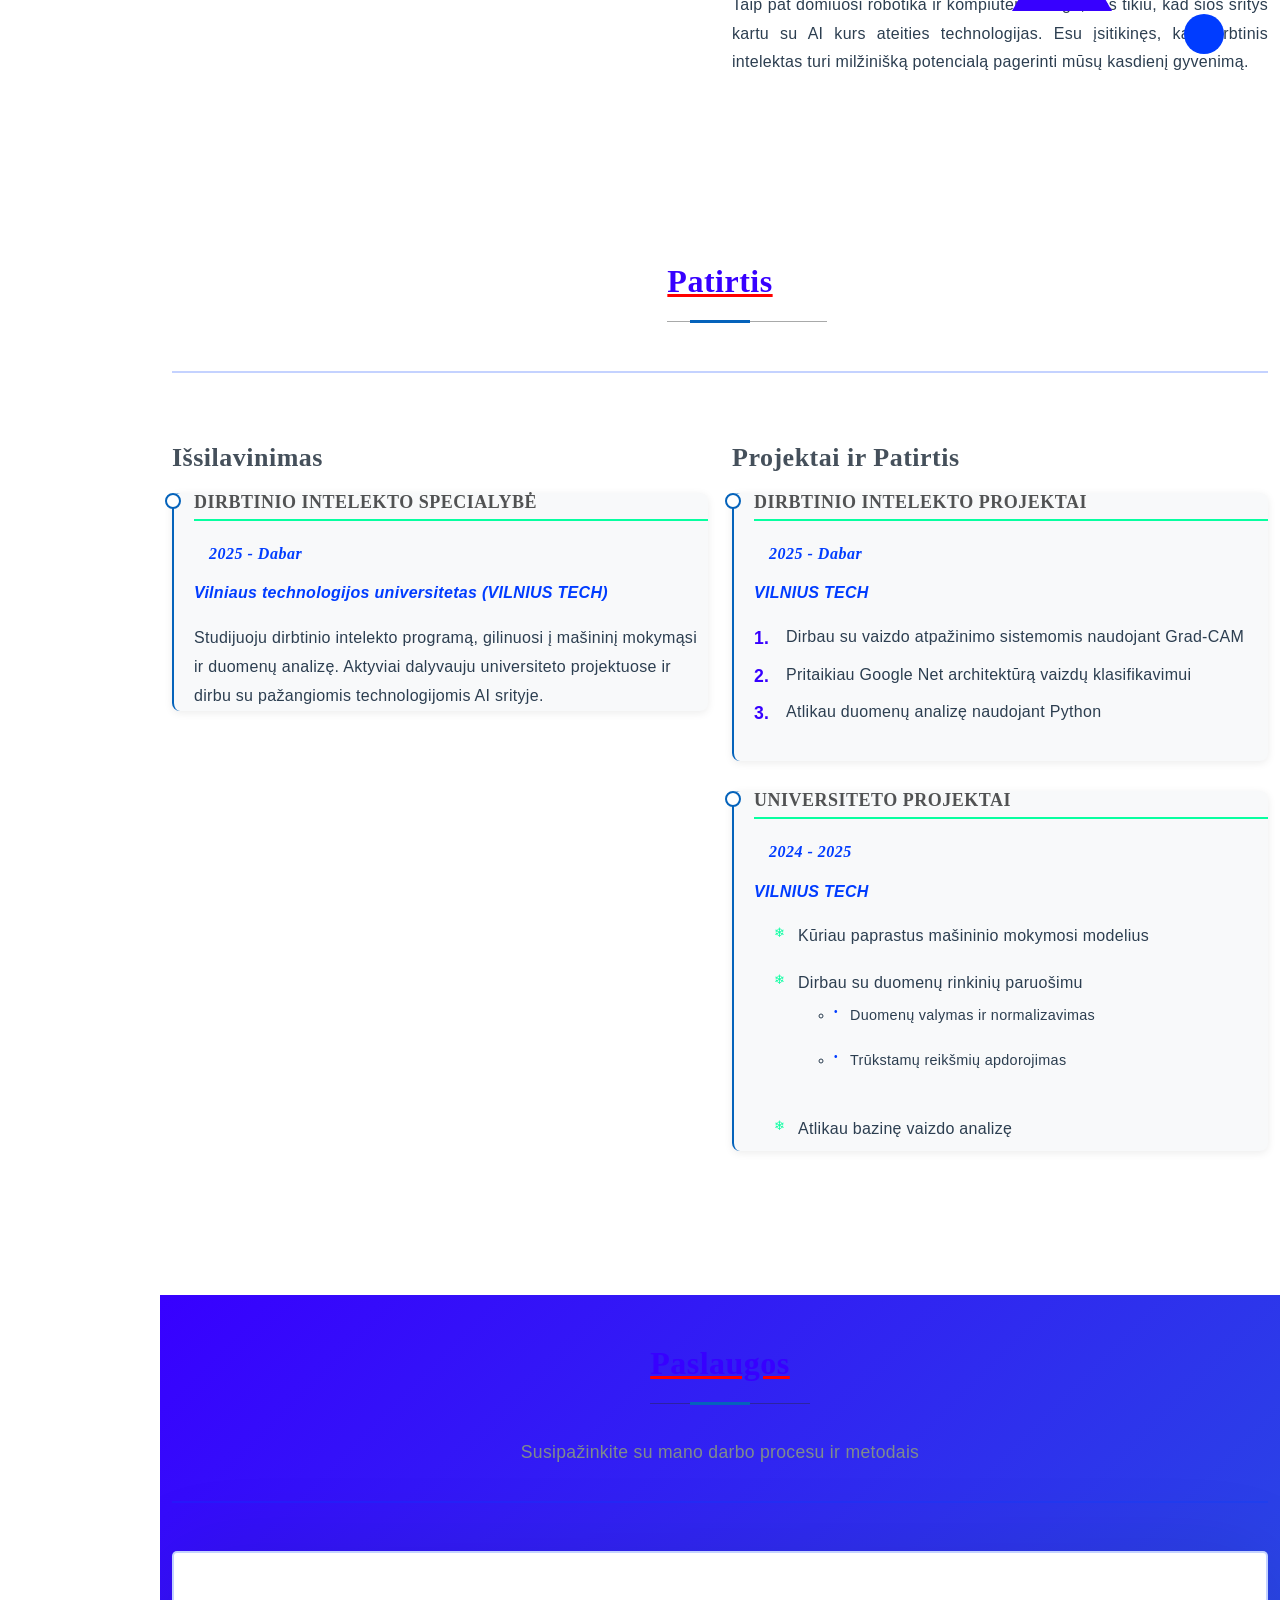
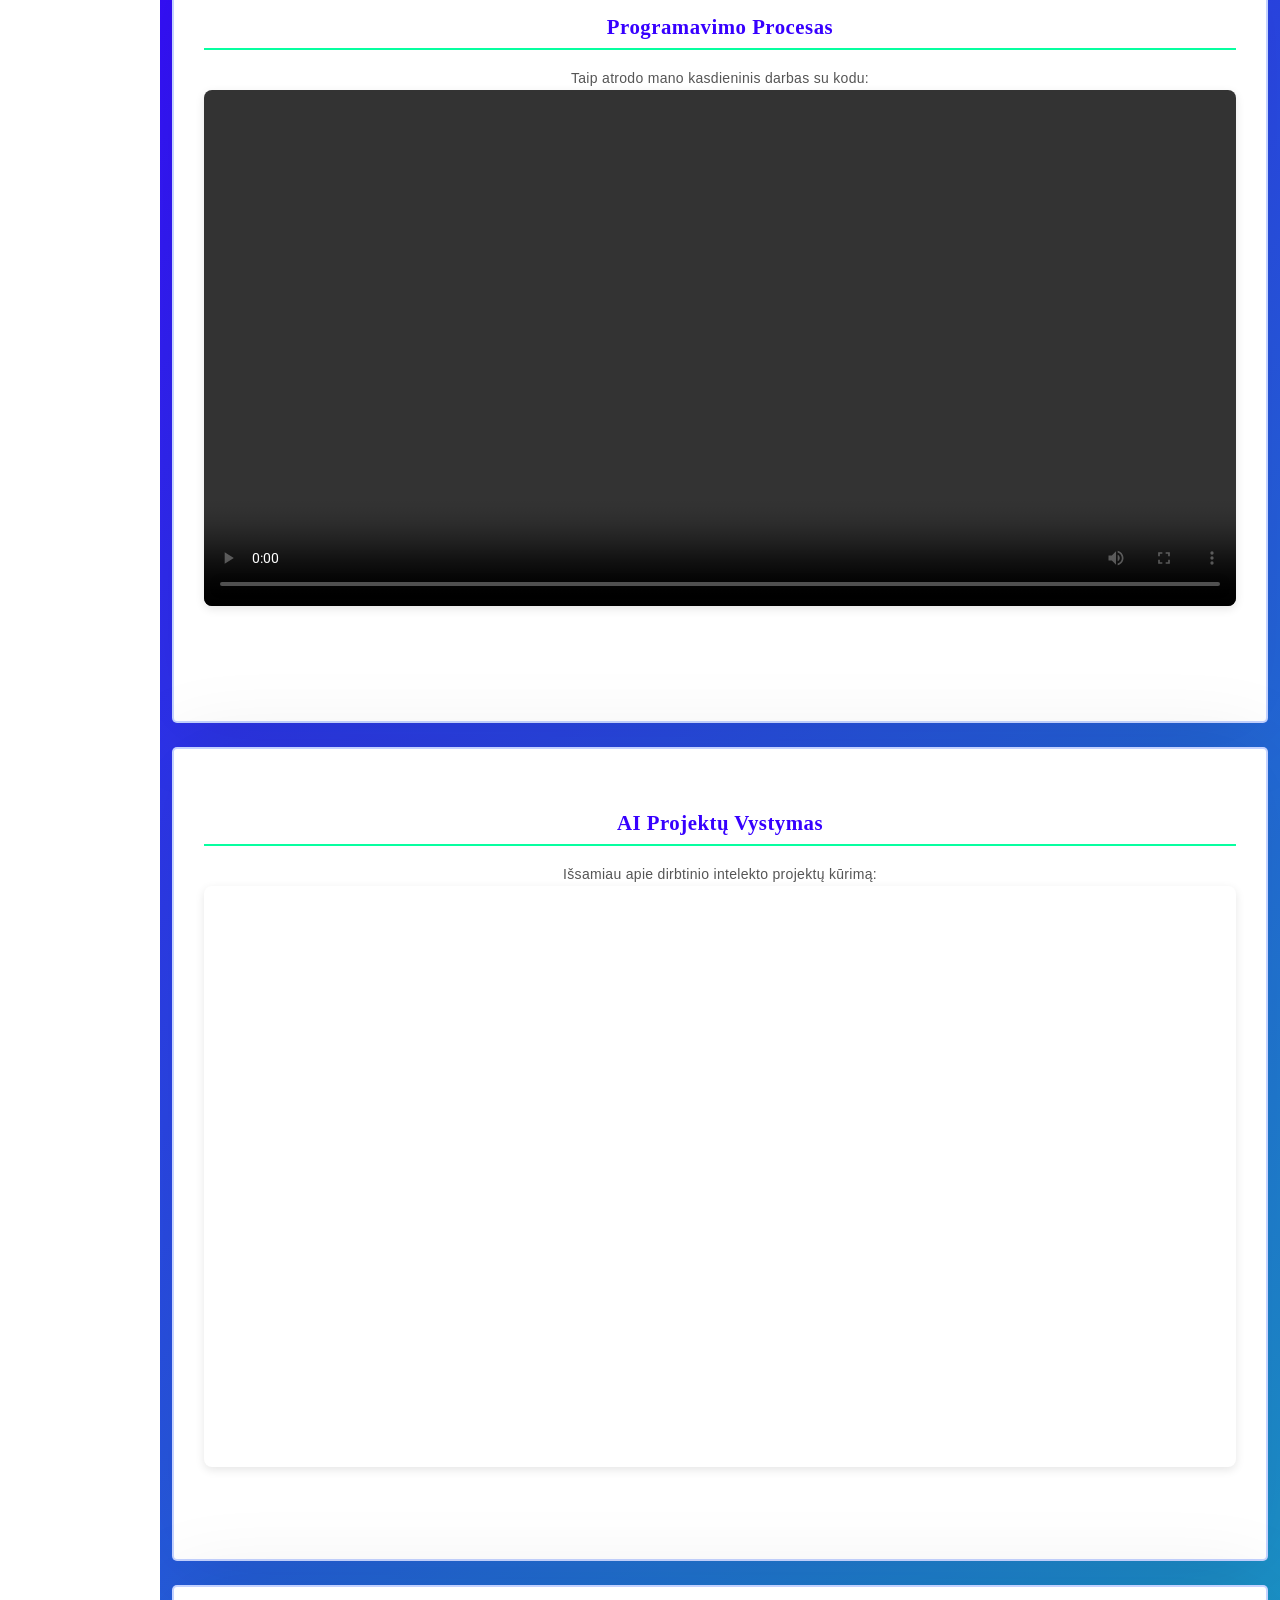
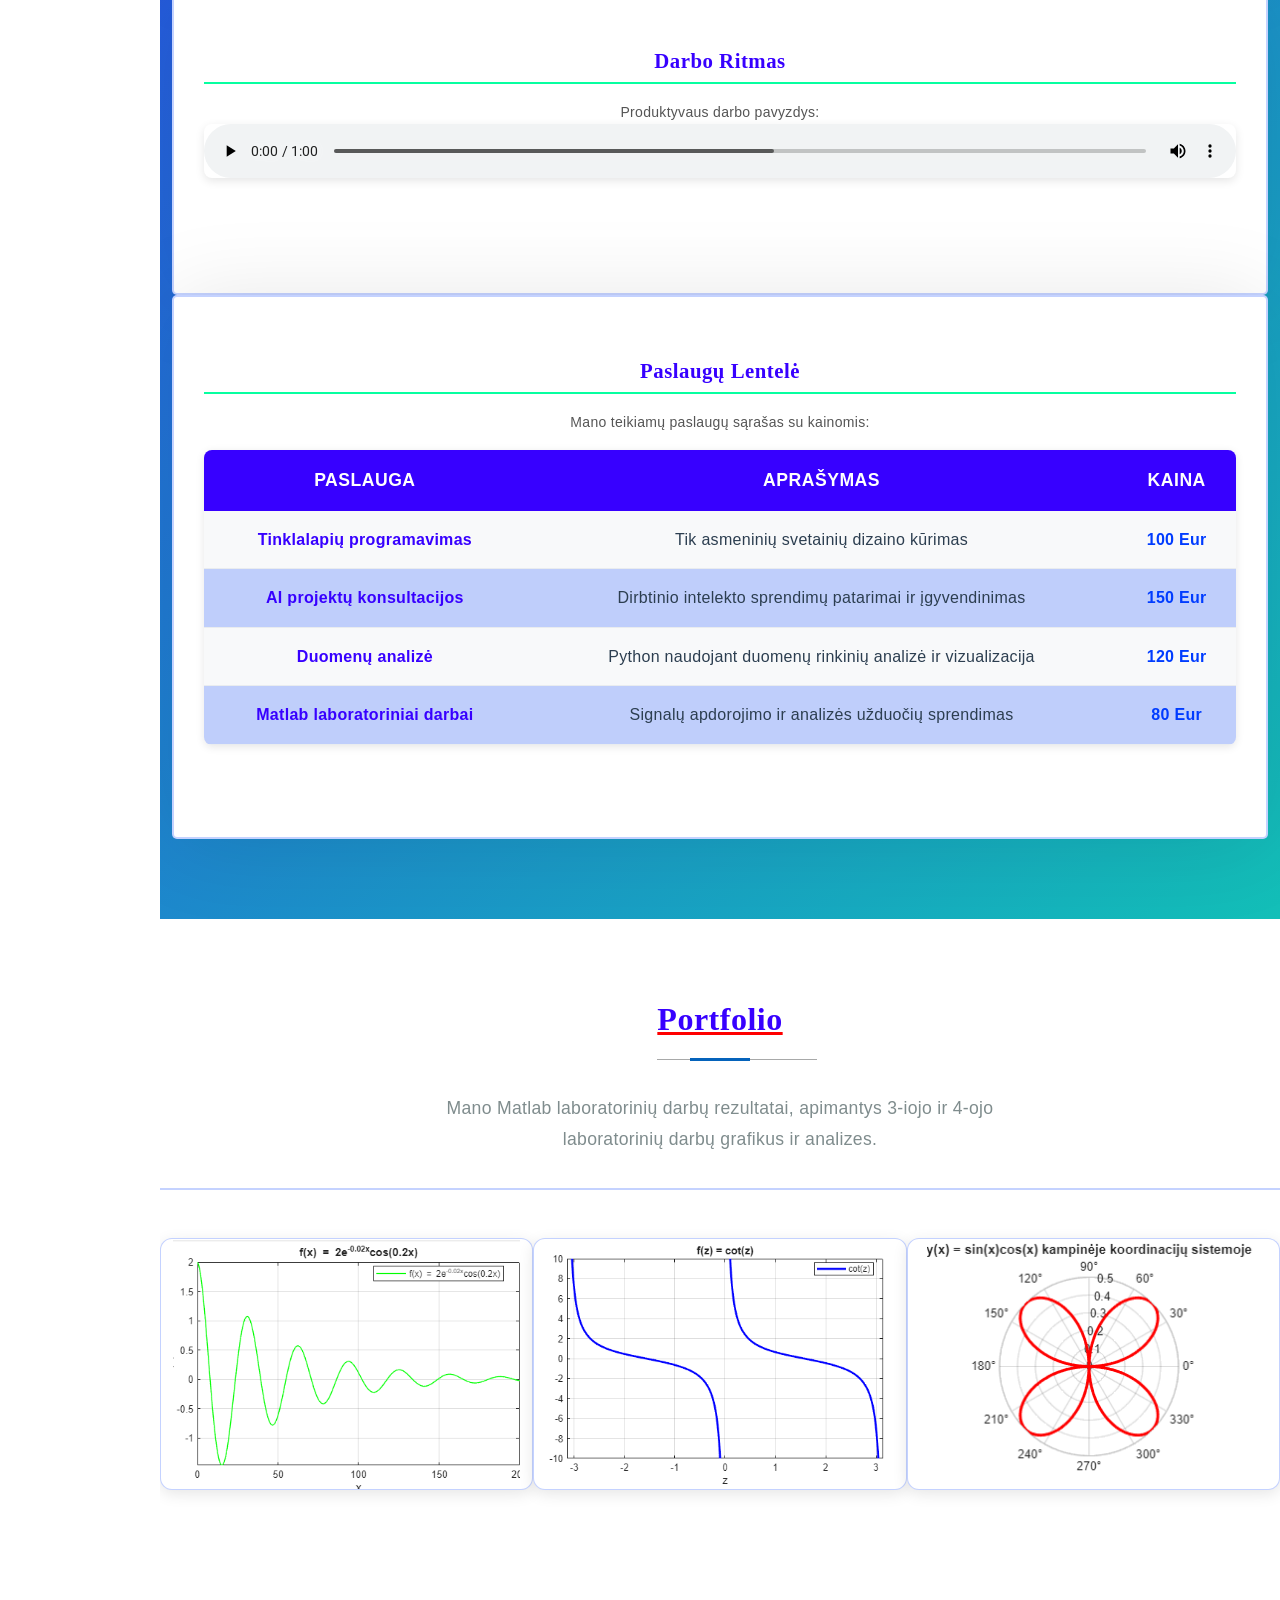
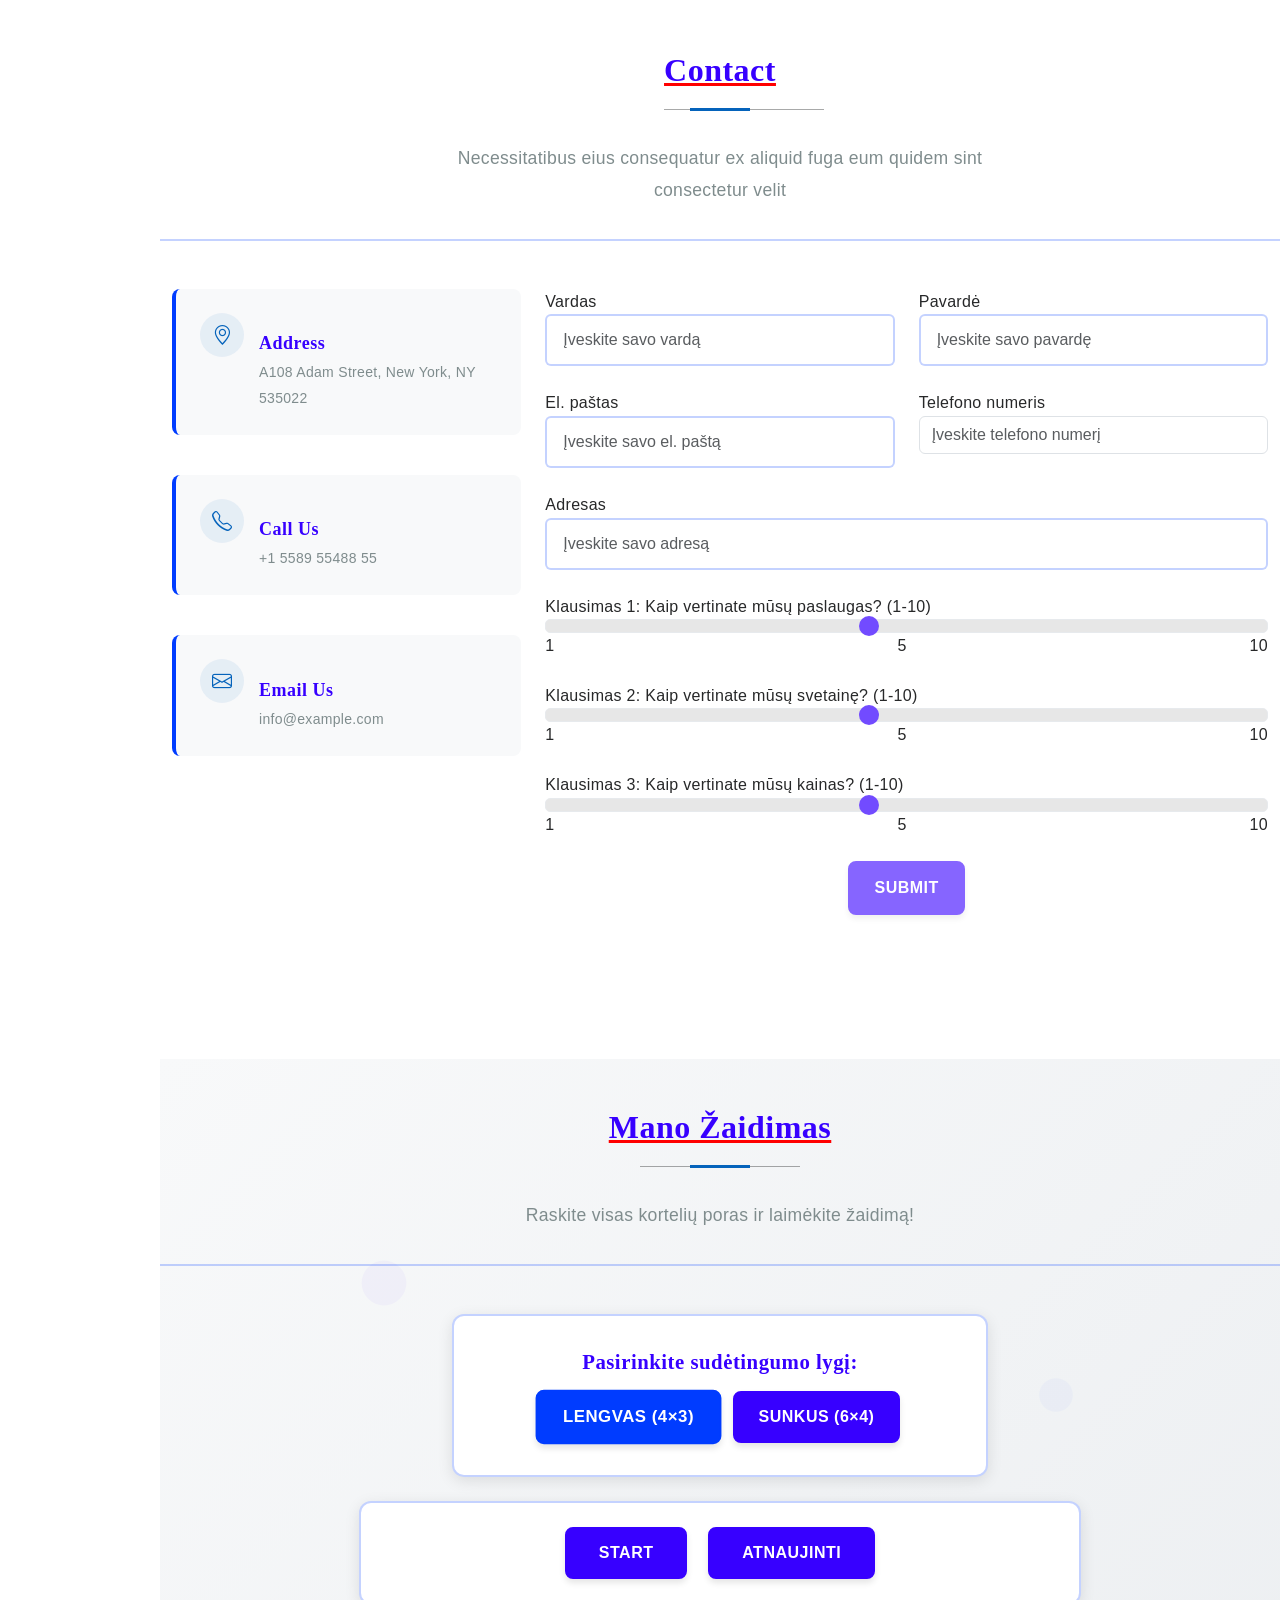
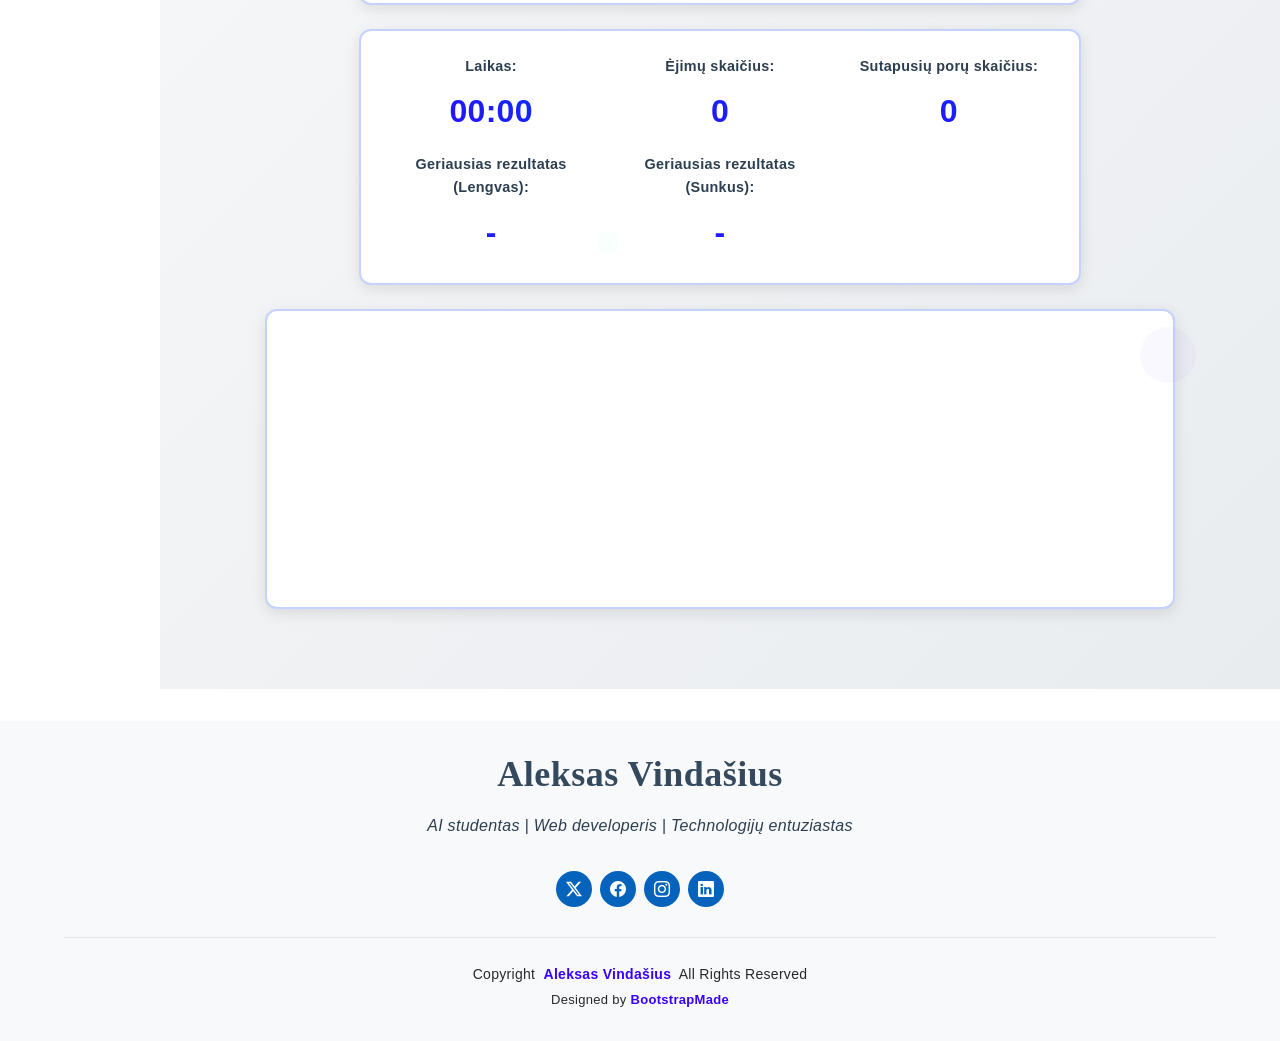
==== commit a1a007d5: "11-12 lab" ====
--- a/index.html
+++ b/index.html
@@ -355,27 +355,62 @@
           </div>
 
           <div class="col-lg-8">
-            <form action="forms/contact.php" method="post" class="php-email-form" data-aos="fade-up" data-aos-delay="200">
+            <form class="custom-contact-form" data-aos="fade-up" data-aos-delay="200">
               <div class="row gy-4">
 
                 <div class="col-md-6">
-                  <label for="name" class="visually-hidden">Your Name</label>
-                  <input type="text" id="name" name="name" class="form-control" placeholder="Your Name" required>
+                  <label for="vardas">Vardas</label>
+                  <input type="text" id="vardas" name="vardas" class="form-control" placeholder="Įveskite savo vardą" required>
                 </div>
 
                 <div class="col-md-6">
-                  <label for="email" class="visually-hidden">Your Email</label>
-                  <input type="email" id="email" class="form-control" name="email" placeholder="Your Email" required>
+                  <label for="pavarde">Pavardė</label>
+                  <input type="text" id="pavarde" name="pavarde" class="form-control" placeholder="Įveskite savo pavardę" required>
+                </div>
+
+                <div class="col-md-6">
+                  <label for="email">El. paštas</label>
+                  <input type="email" id="email" name="email" class="form-control" placeholder="Įveskite savo el. paštą" required>
+                </div>
+
+                <div class="col-md-6">
+                  <label for="telefonas">Telefono numeris</label>
+                  <input type="tel" id="telefonas" name="telefonas" class="form-control" placeholder="Įveskite telefono numerį" required>
                 </div>
 
                 <div class="col-md-12">
-                  <label for="subject" class="visually-hidden">Subject</label>
-                  <input type="text" id="subject" class="form-control" name="subject" placeholder="Subject" required>
+                  <label for="adresas">Adresas</label>
+                  <input type="text" id="adresas" name="adresas" class="form-control" placeholder="Įveskite savo adresą" required>
                 </div>
 
                 <div class="col-md-12">
-                  <label for="message" class="visually-hidden">Message</label>
-                  <textarea id="message" class="form-control" name="message" rows="6" placeholder="Message" required></textarea>
+                  <label for="klausimas1">Klausimas 1: Kaip vertinate mūsų paslaugas? (1-10)</label>
+                  <input type="range" id="klausimas1" name="klausimas1" class="form-control" min="1" max="10" value="5" required>
+                  <div class="d-flex justify-content-between">
+                    <span>1</span>
+                    <span id="klausimas1-value">5</span>
+                    <span>10</span>
+                  </div>
+                </div>
+
+                <div class="col-md-12">
+                  <label for="klausimas2">Klausimas 2: Kaip vertinate mūsų svetainę? (1-10)</label>
+                  <input type="range" id="klausimas2" name="klausimas2" class="form-control" min="1" max="10" value="5" required>
+                  <div class="d-flex justify-content-between">
+                    <span>1</span>
+                    <span id="klausimas2-value">5</span>
+                    <span>10</span>
+                  </div>
+                </div>
+
+                <div class="col-md-12">
+                  <label for="klausimas3">Klausimas 3: Kaip vertinate mūsų kainas? (1-10)</label>
+                  <input type="range" id="klausimas3" name="klausimas3" class="form-control" min="1" max="10" value="5" required>
+                  <div class="d-flex justify-content-between">
+                    <span>1</span>
+                    <span id="klausimas3-value">5</span>
+                    <span>10</span>
+                  </div>
                 </div>
 
                 <div class="col-md-12 text-center">
@@ -383,7 +418,7 @@
                   <div class="error-message"></div>
                   <div class="sent-message">Your message has been sent. Thank you!</div>
 
-                  <button type="submit">Send Message</button>
+                  <button type="submit">Submit</button>
                 </div>
 
               </div>
@@ -395,6 +430,87 @@
       </div>
 
     </section><!-- /Contact Section -->
+
+    <!-- Memory Game Section -->
+    <section id="memory-game" class="memory-game section">
+
+      <!-- Section Title -->
+      <div class="container section-title" data-aos="fade-up">
+        <h2>Mano Žaidimas</h2>
+        <p>Raskite visas kortelių poras ir laimėkite žaidimą!</p>
+      </div><!-- End Section Title -->
+
+      <div class="container" data-aos="fade-up" data-aos-delay="100">
+
+        <!-- Difficulty Selection -->
+        <div class="row justify-content-center mb-4">
+          <div class="col-lg-6">
+            <div class="difficulty-selection">
+              <h4 class="text-center mb-3">Pasirinkite sudėtingumo lygį:</h4>
+              <div class="d-flex justify-content-center gap-3">
+                <button id="easy-btn" class="btn btn-primary difficulty-btn active">Lengvas (4×3)</button>
+                <button id="hard-btn" class="btn btn-primary difficulty-btn">Sunkus (6×4)</button>
+              </div>
+            </div>
+          </div>
+        </div>
+
+        <!-- Game Controls -->
+        <div class="row justify-content-center mb-4">
+          <div class="col-lg-8">
+            <div class="game-controls text-center">
+              <button id="start-btn" class="btn btn-success me-3">Start</button>
+              <button id="reset-btn" class="btn btn-warning">Atnaujinti</button>
+            </div>
+          </div>
+        </div>
+
+        <!-- Statistics -->
+        <div class="row justify-content-center mb-4">
+          <div class="col-lg-8">
+            <div class="game-stats">
+              <div class="stat-item">
+                <span class="stat-label">Laikas:</span>
+                <span id="timer-display" class="stat-value">00:00</span>
+              </div>
+              <div class="stat-item">
+                <span class="stat-label">Ėjimų skaičius:</span>
+                <span id="moves-count" class="stat-value">0</span>
+              </div>
+              <div class="stat-item">
+                <span class="stat-label">Sutapusių porų skaičius:</span>
+                <span id="pairs-count" class="stat-value">0</span>
+              </div>
+              <div class="stat-item">
+                <span class="stat-label">Geriausias rezultatas (Lengvas):</span>
+                <span id="best-score-easy" class="stat-value">-</span>
+              </div>
+              <div class="stat-item">
+                <span class="stat-label">Geriausias rezultatas (Sunkus):</span>
+                <span id="best-score-hard" class="stat-value">-</span>
+              </div>
+            </div>
+          </div>
+        </div>
+
+        <!-- Game Board -->
+        <div class="row justify-content-center">
+          <div class="col-lg-10">
+            <div id="game-board" class="game-board">
+              <!-- Cards will be generated here -->
+            </div>
+          </div>
+        </div>
+
+        <!-- Win Message -->
+        <div id="win-message" class="win-message text-center" style="display: none;">
+          <h3 class="text-success">Laimėjote!</h3>
+          <p>Jūs sėkmingai radote visas kortelių poras!</p>
+        </div>
+
+      </div>
+
+    </section><!-- /Memory Game Section -->
 
   </main>
 
@@ -444,6 +560,9 @@
   <!-- Main JS File -->
   <script src="assets/js/main.js"></script>
 
+  <!-- Custom JS File -->
+  <script src="assets/js/custom.js"></script>
+
 </body>
 
 </html>
--- a/assets/css/custom.css
+++ b/assets/css/custom.css
@@ -926,6 +926,321 @@
 }
 
 /* ============================================
+   24. MEMORY GAME STYLES
+   ============================================ */
+
+/* Memory Game Section */
+.memory-game {
+  background: linear-gradient(135deg, #f8f9fa 0%, #e9ecef 100%);
+  position: relative;
+  overflow: hidden;
+}
+
+.memory-game::before {
+  content: '';
+  position: absolute;
+  top: 0;
+  left: 0;
+  right: 0;
+  bottom: 0;
+  background: url('data:image/svg+xml,<svg xmlns="http://www.w3.org/2000/svg" viewBox="0 0 100 100"><circle cx="20" cy="20" r="2" fill="rgba(55,0,255,0.1)"/><circle cx="80" cy="30" r="1.5" fill="rgba(0,60,255,0.1)"/><circle cx="40" cy="70" r="1" fill="rgba(7,255,160,0.1)"/><circle cx="90" cy="80" r="2.5" fill="rgba(55,0,255,0.1)"/></svg>');
+  opacity: 0.3;
+  pointer-events: none;
+}
+
+/* Difficulty Selection */
+.difficulty-selection {
+  background-color: white;
+  padding: 2rem;
+  border-radius: 12px;
+  box-shadow: 0 4px 15px rgba(0, 0, 0, 0.1);
+  border: 2px solid var(--color-light);
+}
+
+.difficulty-btn {
+  padding: 0.75rem 1.5rem;
+  font-weight: 600;
+  border-radius: 8px;
+  transition: all 0.3s ease;
+  min-width: 140px;
+}
+
+.difficulty-btn.active {
+  background-color: var(--color-secondary);
+  border-color: var(--color-secondary);
+  transform: scale(1.05);
+}
+
+.difficulty-btn:hover:not(.active) {
+  background-color: var(--color-primary);
+  border-color: var(--color-primary);
+  transform: translateY(-2px);
+}
+
+/* Game Controls */
+.game-controls {
+  background-color: white;
+  padding: 1.5rem;
+  border-radius: 12px;
+  box-shadow: 0 4px 15px rgba(0, 0, 0, 0.1);
+  border: 2px solid var(--color-light);
+}
+
+.game-controls .btn {
+  padding: 0.75rem 2rem;
+  font-weight: 600;
+  border-radius: 8px;
+  transition: all 0.3s ease;
+}
+
+.game-controls .btn:hover {
+  transform: translateY(-2px);
+  box-shadow: 0 6px 12px rgba(0, 0, 0, 0.15);
+}
+
+/* Game Statistics */
+.game-stats {
+  background-color: white;
+  padding: 1.5rem;
+  border-radius: 12px;
+  box-shadow: 0 4px 15px rgba(0, 0, 0, 0.1);
+  border: 2px solid var(--color-light);
+  display: grid;
+  grid-template-columns: repeat(auto-fit, minmax(200px, 1fr));
+  gap: 1rem;
+  align-items: center;
+}
+
+.stat-item {
+  text-align: center;
+  flex: 1;
+  min-width: 150px;
+}
+
+.stat-label {
+  display: block;
+  font-size: 0.9rem;
+  color: var(--color-text);
+  margin-bottom: 0.5rem;
+  font-weight: 600;
+}
+
+.stat-value {
+  display: block;
+  font-size: 2rem;
+  font-weight: 700;
+  color: var(--color-primary);
+  background: linear-gradient(45deg, var(--color-primary), var(--color-secondary));
+  -webkit-background-clip: text;
+  -webkit-text-fill-color: transparent;
+  background-clip: text;
+}
+
+/* Game Board */
+.game-board {
+  display: grid;
+  gap: 0.75rem;
+  justify-content: center;
+  align-items: center;
+  background-color: white;
+  padding: 2rem;
+  border-radius: 12px;
+  box-shadow: 0 4px 15px rgba(0, 0, 0, 0.1);
+  border: 2px solid var(--color-light);
+  min-height: 300px;
+}
+
+/* Easy mode: 4x3 grid */
+.game-board.easy {
+  grid-template-columns: repeat(4, 1fr);
+  grid-template-rows: repeat(3, 1fr);
+}
+
+/* Hard mode: 6x4 grid */
+.game-board.hard {
+  grid-template-columns: repeat(6, 1fr);
+  grid-template-rows: repeat(4, 1fr);
+}
+
+/* Game Cards */
+.game-card {
+  aspect-ratio: 1;
+  background: linear-gradient(135deg, var(--color-primary) 0%, var(--color-secondary) 100%);
+  border-radius: 8px;
+  cursor: pointer;
+  display: flex;
+  align-items: center;
+  justify-content: center;
+  font-size: 2rem;
+  color: white;
+  transition: all 0.3s ease;
+  box-shadow: 0 4px 8px rgba(0, 0, 0, 0.2);
+  border: 2px solid transparent;
+  position: relative;
+  overflow: hidden;
+}
+
+.game-card::before {
+  content: '';
+  position: absolute;
+  top: 0;
+  left: 0;
+  right: 0;
+  bottom: 0;
+  background: linear-gradient(45deg, rgba(255,255,255,0.1) 0%, rgba(255,255,255,0) 50%, rgba(255,255,255,0.1) 100%);
+  opacity: 0;
+  transition: opacity 0.3s ease;
+}
+
+.game-card:hover::before {
+  opacity: 1;
+}
+
+.game-card:hover {
+  transform: translateY(-3px);
+  box-shadow: 0 8px 16px rgba(0, 0, 0, 0.3);
+}
+
+.game-card.flipped {
+  background: linear-gradient(135deg, #fff 0%, #f8f9fa 100%);
+  color: var(--color-primary);
+  box-shadow: 0 2px 8px rgba(0, 0, 0, 0.1);
+  border: 2px solid var(--color-light);
+}
+
+.game-card.matched {
+  background: linear-gradient(135deg, var(--color-accent) 0%, #06d6a0 100%);
+  cursor: default;
+  animation: matchPulse 0.6s ease-in-out;
+}
+
+.game-card.matched::after {
+  content: '✓';
+  position: absolute;
+  top: 5px;
+  right: 5px;
+  color: white;
+  font-size: 1rem;
+  font-weight: bold;
+  background-color: rgba(0,0,0,0.3);
+  border-radius: 50%;
+  width: 20px;
+  height: 20px;
+  display: flex;
+  align-items: center;
+  justify-content: center;
+}
+
+@keyframes matchPulse {
+  0% { transform: scale(1); }
+  50% { transform: scale(1.1); }
+  100% { transform: scale(1); }
+}
+
+/* Win Message */
+.win-message {
+  background: linear-gradient(135deg, #28a745 0%, #20c997 100%);
+  color: white;
+  padding: 2rem;
+  border-radius: 12px;
+  box-shadow: 0 8px 25px rgba(40, 167, 69, 0.3);
+  margin-top: 2rem;
+  animation: winCelebration 1s ease-in-out;
+}
+
+.win-message h3 {
+  font-size: 2.5rem;
+  margin-bottom: 1rem;
+  text-shadow: 2px 2px 4px rgba(0,0,0,0.3);
+}
+
+.win-message p {
+  font-size: 1.2rem;
+  margin: 0;
+  opacity: 0.9;
+}
+
+@keyframes winCelebration {
+  0% {
+    transform: scale(0.8);
+    opacity: 0;
+  }
+  50% {
+    transform: scale(1.05);
+  }
+  100% {
+    transform: scale(1);
+    opacity: 1;
+  }
+}
+
+/* Responsive Design for Game */
+@media (max-width: 768px) {
+  .game-board.easy {
+    grid-template-columns: repeat(4, 1fr);
+    grid-template-rows: repeat(3, 1fr);
+    gap: 0.5rem;
+    padding: 1rem;
+  }
+
+  .game-board.hard {
+    grid-template-columns: repeat(4, 1fr);
+    grid-template-rows: repeat(6, 1fr);
+    gap: 0.4rem;
+    padding: 1rem;
+  }
+
+  .game-card {
+    font-size: 1.5rem;
+  }
+
+  .difficulty-btn {
+    padding: 0.6rem 1.2rem;
+    min-width: 120px;
+    font-size: 0.9rem;
+  }
+
+  .game-controls .btn {
+    padding: 0.6rem 1.5rem;
+    font-size: 0.9rem;
+  }
+
+  .stat-value {
+    font-size: 1.5rem;
+  }
+}
+
+@media (max-width: 480px) {
+  .game-board.easy {
+    grid-template-columns: repeat(3, 1fr);
+    grid-template-rows: repeat(4, 1fr);
+  }
+
+  .game-board.hard {
+    grid-template-columns: repeat(3, 1fr);
+    grid-template-rows: repeat(8, 1fr);
+  }
+
+  .game-card {
+    font-size: 1.2rem;
+  }
+
+  .difficulty-selection,
+  .game-controls,
+  .game-stats {
+    padding: 1rem;
+  }
+
+  .win-message {
+    padding: 1.5rem;
+  }
+
+  .win-message h3 {
+    font-size: 2rem;
+  }
+}
+
+/* ============================================
    END OF CUSTOM CSS
    ============================================ */
 
@@ -1332,3 +1647,56 @@
   }
 }
 
+/* ============================================
+   23. CONTACT FORM VALIDATION STYLING
+   ============================================ */
+
+/* Error field styling */
+.error-field {
+    border-color: #dc3545 !important;
+    box-shadow: 0 0 0 0.2rem rgba(220, 53, 69, 0.25) !important;
+}
+
+.error-message {
+    color: #dc3545;
+    font-size: 0.875rem;
+    margin-top: 0.25rem;
+    font-weight: 500;
+}
+
+/* Range slider styling */
+input[type="range"] {
+    -webkit-appearance: none;
+    appearance: none;
+    width: 100%;
+    height: 8px;
+    border-radius: 5px;
+    background: #ddd;
+    outline: none;
+    opacity: 0.7;
+    transition: opacity 0.2s;
+}
+
+input[type="range"]:hover {
+    opacity: 1;
+}
+
+input[type="range"]::-webkit-slider-thumb {
+    -webkit-appearance: none;
+    appearance: none;
+    width: 20px;
+    height: 20px;
+    border-radius: 50%;
+    background: #3700ff;
+    cursor: pointer;
+}
+
+input[type="range"]::-moz-range-thumb {
+    width: 20px;
+    height: 20px;
+    border-radius: 50%;
+    background: #3700ff;
+    cursor: pointer;
+    border: none;
+}
+
